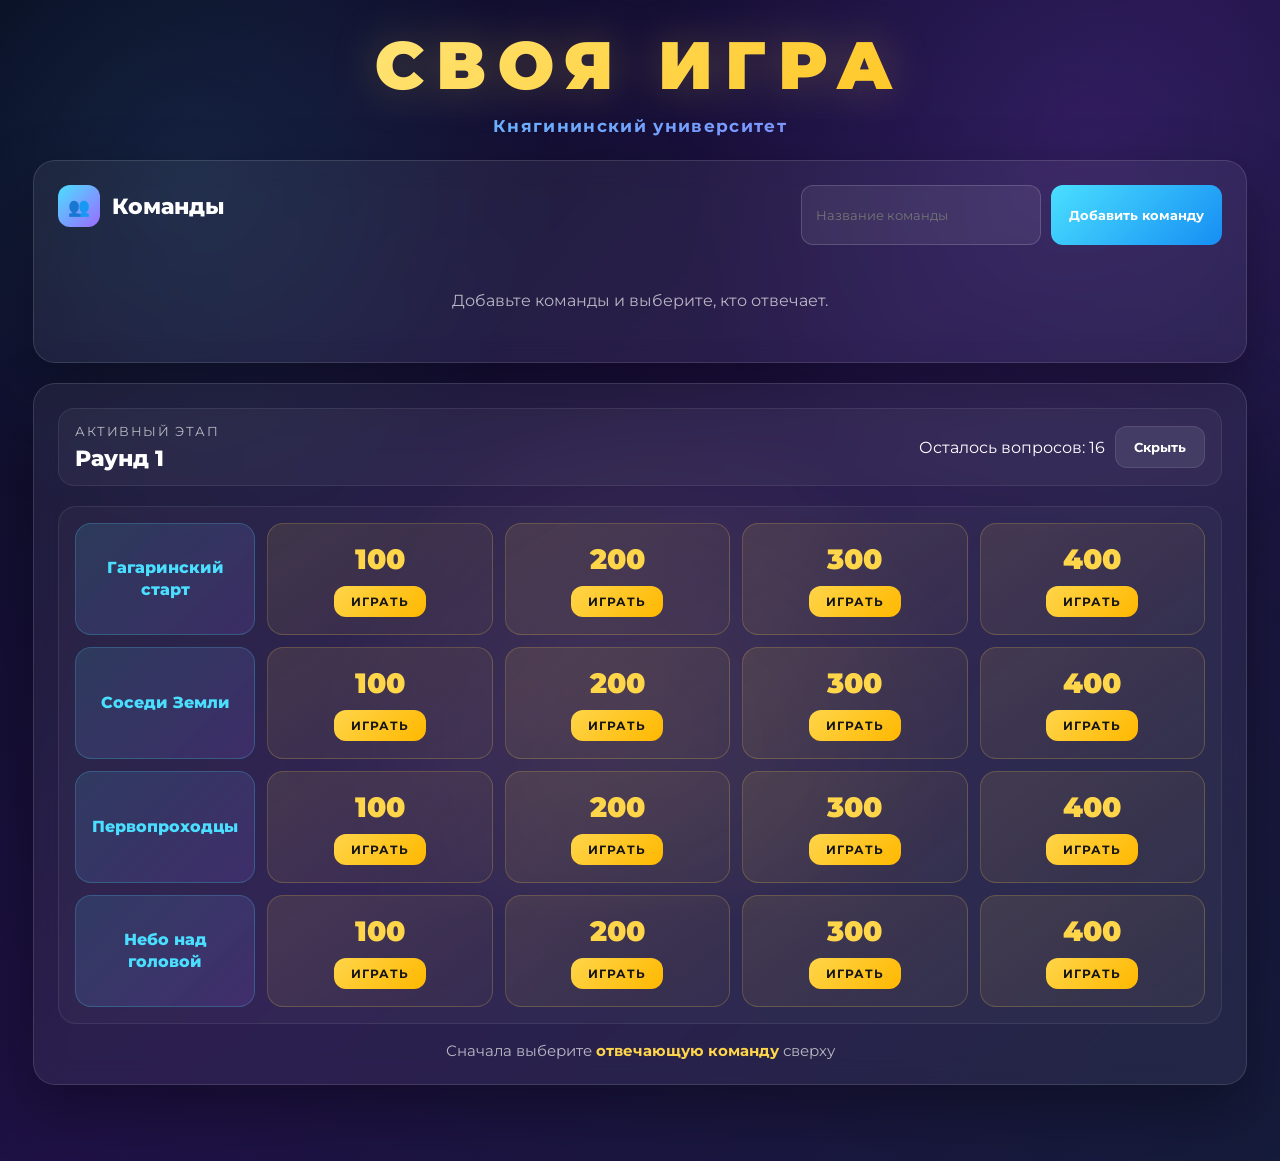
==== dev.html @ a986940e "dev-ofp v1" ====
<!DOCTYPE html>
<html lang="ru">
<head>
  <meta charset="UTF-8" />
  <meta name="viewport" content="width=device-width, initial-scale=1.0" />
  <title>Своя Игра</title>
  <link rel="preconnect" href="https://fonts.googleapis.com">
  <link rel="preconnect" href="https://fonts.gstatic.com" crossorigin>
  <link href="https://fonts.googleapis.com/css2?family=Montserrat:wght@400;600;700;800;900&display=swap" rel="stylesheet">
</head>
<body>
  <style>
    * {
      box-sizing: border-box;
      margin: 0;
      padding: 0;
    }

    :root {
      --bg-1: #090d22;
      --bg-2: #151b3a;
      --bg-3: #1f1145;
      --card: rgba(255, 255, 255, 0.06);
      --border: rgba(255, 255, 255, 0.12);
      --text: #ffffff;
      --muted: rgba(255, 255, 255, 0.68);
      --gold: #ffd54a;
      --gold-2: #ffb800;
      --cyan: #4adfff;
      --purple: #9c6bff;
      --pink: #ff5fc7;
      --green: #27d67a;
      --red: #ff5d73;
      --shadow: 0 24px 60px rgba(0, 0, 0, 0.35);
      --radius: 22px;
    }

    body {
      font-family: "Montserrat", sans-serif;
      background: linear-gradient(135deg, var(--bg-1), var(--bg-3), var(--bg-2));
      color: var(--text);
      min-height: 100vh;
      overflow-x: hidden;
    }

    .page-bg {
      position: fixed;
      inset: 0;
      pointer-events: none;
      background:
        radial-gradient(circle at 15% 20%, rgba(74, 223, 255, 0.1), transparent 28%),
        radial-gradient(circle at 85% 15%, rgba(156, 107, 255, 0.14), transparent 32%),
        radial-gradient(circle at 50% 80%, rgba(255, 213, 74, 0.08), transparent 34%);
    }

    .app {
      position: relative;
      z-index: 1;
      max-width: 1250px;
      margin: 0 auto;
      padding: 24px 18px 56px;
    }

    .hero {
      text-align: center;
      margin-bottom: 24px;
    }

    .hero__title {
      font-size: clamp(2.2rem, 7vw, 4.2rem);
      font-weight: 900;
      letter-spacing: 0.18em;
      text-transform: uppercase;
      background: linear-gradient(135deg, #fff3a5, var(--gold), var(--gold-2));
      -webkit-background-clip: text;
      -webkit-text-fill-color: transparent;
      filter: drop-shadow(0 0 22px rgba(255, 213, 74, 0.25));
    }

    .hero__uni {
      margin-top: 10px;
      font-size: 1.05rem;
      font-weight: 700;
      letter-spacing: 0.08em;
      background: linear-gradient(135deg, var(--cyan), var(--purple));
      -webkit-background-clip: text;
      -webkit-text-fill-color: transparent;
    }

    .panel {
      background: var(--card);
      border: 1px solid var(--border);
      border-radius: var(--radius);
      backdrop-filter: blur(14px);
      box-shadow: var(--shadow);
    }

    .teams-panel,
    .board-panel,
    .final-panel {
      padding: 24px;
      margin-bottom: 20px;
    }

    .section-title {
      display: flex;
      align-items: center;
      gap: 12px;
      font-size: 1.4rem;
      font-weight: 800;
      margin-bottom: 18px;
    }

    .section-title__icon {
      width: 42px;
      height: 42px;
      border-radius: 12px;
      display: inline-flex;
      align-items: center;
      justify-content: center;
      background: linear-gradient(135deg, var(--cyan), var(--purple));
      color: #fff;
      font-size: 1.1rem;
    }

    .team-topbar {
      display: flex;
      justify-content: space-between;
      gap: 14px;
      flex-wrap: wrap;
      margin-bottom: 18px;
    }

    .team-add {
      display: flex;
      gap: 10px;
      flex-wrap: wrap;
    }

    .team-add input {
      width: 240px;
      max-width: 100%;
      border: 1px solid rgba(255,255,255,0.16);
      background: rgba(255,255,255,0.07);
      color: #fff;
      border-radius: 12px;
      padding: 12px 14px;
      outline: none;
      font-family: inherit;
    }

    .team-add input:focus {
      border-color: var(--cyan);
      box-shadow: 0 0 0 4px rgba(74, 223, 255, 0.08);
    }

    .btn {
      border: none;
      cursor: pointer;
      border-radius: 12px;
      font-family: inherit;
      font-weight: 700;
      transition: 0.22s ease;
    }

    .btn:hover {
      opacity: 0.92;
    }

    .btn:disabled {
      opacity: 0.45;
      cursor: not-allowed;
    }

    .btn--main {
      background: linear-gradient(135deg, var(--cyan), #168ef3);
      color: #fff;
      padding: 12px 18px;
    }

    .btn--soft {
      background: rgba(255,255,255,0.08);
      color: #fff;
      padding: 12px 18px;
      border: 1px solid rgba(255,255,255,0.1);
    }

    .btn--gold {
      background: linear-gradient(135deg, var(--gold), var(--gold-2));
      color: #151515;
      padding: 12px 18px;
    }

    .btn--green {
      background: linear-gradient(135deg, #35e48d, #17b866);
      color: #fff;
      padding: 13px 18px;
    }

    .btn--red {
      background: linear-gradient(135deg, #ff7085, #eb435c);
      color: #fff;
      padding: 13px 18px;
    }

    .btn--purple {
      background: linear-gradient(135deg, var(--purple), var(--pink));
      color: #fff;
      padding: 13px 18px;
    }

    .teams-grid {
      display: grid;
      grid-template-columns: repeat(auto-fill, minmax(235px, 1fr));
      gap: 16px;
    }

    .team-card {
      background: linear-gradient(145deg, rgba(255,255,255,0.06), rgba(255,255,255,0.03));
      border: 1px solid rgba(255,255,255,0.1);
      border-radius: 18px;
      padding: 18px;
    }

    .team-card.active {
      border-color: rgba(255, 213, 74, 0.55);
      box-shadow: 0 0 0 2px rgba(255, 213, 74, 0.18), 0 16px 35px rgba(0,0,0,0.28);
    }

    .team-card__name {
      color: var(--cyan);
      font-size: 1.05rem;
      font-weight: 800;
      margin-bottom: 8px;
      word-break: break-word;
    }

    .team-card__score {
      font-size: 2.3rem;
      color: var(--gold);
      font-weight: 900;
      margin-bottom: 16px;
    }

    .team-card__actions {
      display: flex;
      gap: 10px;
      margin-bottom: 12px;
    }

    .team-card__actions .btn {
      flex: 1;
      min-height: 42px;
    }

    .team-card__bottom {
      display: flex;
      justify-content: space-between;
      gap: 10px;
      align-items: center;
    }

    .team-select-btn {
      flex: 1;
    }

    .team-remove-btn {
      background: transparent;
      border: none;
      color: rgba(255,255,255,0.34);
      cursor: pointer;
      font-family: inherit;
      font-size: 0.84rem;
    }

    .team-remove-btn:hover {
      color: var(--red);
    }

    .empty-state {
      color: var(--muted);
      text-align: center;
      padding: 28px 12px;
    }

    .round-status {
      display: flex;
      justify-content: space-between;
      align-items: center;
      gap: 14px;
      flex-wrap: wrap;
      margin-bottom: 20px;
      padding: 14px 16px;
      border-radius: 16px;
      background: rgba(255,255,255,0.04);
      border: 1px solid rgba(255,255,255,0.08);
    }

    .round-status__left {
      display: flex;
      flex-direction: column;
      gap: 6px;
    }

    .round-status__label {
      color: var(--muted);
      font-size: 0.82rem;
      letter-spacing: 0.12em;
      text-transform: uppercase;
    }

    .round-status__title {
      font-size: 1.35rem;
      font-weight: 800;
    }

    .round-status__right {
      display: flex;
      align-items: center;
      gap: 10px;
      flex-wrap: wrap;
    }

    .round-accordion {
      overflow: hidden;
      border-radius: 18px;
      border: 1px solid rgba(255,255,255,0.08);
      background: rgba(255,255,255,0.03);
    }

    .round-accordion__body {
      padding: 16px;
    }

    .game-board {
      display: flex;
      flex-direction: column;
      gap: 12px;
    }

    .theme-row {
      display: flex;
      gap: 12px;
      align-items: stretch;
    }

    .theme-title {
      width: 180px;
      min-width: 180px;
      min-height: 112px;
      background: linear-gradient(135deg, rgba(74,223,255,0.12), rgba(156,107,255,0.14));
      border: 1px solid rgba(74,223,255,0.22);
      border-radius: 16px;
      padding: 14px 12px;
      display: flex;
      align-items: center;
      justify-content: center;
      font-weight: 800;
      color: var(--cyan);
      text-align: center;
      line-height: 1.35;
    }

    .theme-cells {
      display: flex;
      flex: 1;
      gap: 12px;
    }

    .question-cell {
      flex: 1;
      min-height: 112px;
      background: linear-gradient(145deg, rgba(255,213,74,0.1), rgba(255,213,74,0.03));
      border: 1px solid rgba(255,213,74,0.2);
      border-radius: 16px;
      padding: 12px 10px;
      display: flex;
      flex-direction: column;
      justify-content: center;
      align-items: center;
      gap: 10px;
      text-align: center;
    }

    .question-cell--used {
      opacity: 0.32;
      pointer-events: none;
      background: rgba(255,255,255,0.03);
      border-color: rgba(255,255,255,0.05);
    }

    .question-cell__price {
      font-size: 1.75rem;
      color: var(--gold);
      font-weight: 900;
    }

    .question-cell__play {
      min-width: 92px;
      padding: 8px 12px;
      font-size: 0.78rem;
      letter-spacing: 0.08em;
      text-transform: uppercase;
    }

    .board-hint {
      margin-top: 18px;
      color: var(--muted);
      text-align: center;
      font-size: 0.92rem;
    }

    .board-hint strong {
      color: var(--gold);
    }

    .question-overlay {
      position: fixed;
      inset: 0;
      z-index: 20;
      background: rgba(5, 8, 22, 0.76);
      backdrop-filter: blur(10px);
      display: flex;
      align-items: center;
      justify-content: center;
      padding: 24px;
    }

    .question-modal {
      width: 100%;
      max-width: 860px;
      background: linear-gradient(145deg, rgba(19,25,55,0.96), rgba(10,14,34,0.98));
      border: 1px solid rgba(255,255,255,0.12);
      border-radius: 28px;
      box-shadow: 0 28px 70px rgba(0,0,0,0.45);
      padding: 34px 30px 28px;
    }

    .question-modal__top {
      text-align: center;
      margin-bottom: 24px;
    }

    .question-modal__theme {
      color: var(--cyan);
      text-transform: uppercase;
      letter-spacing: 0.18em;
      font-size: 0.85rem;
      margin-bottom: 8px;
    }

    .question-modal__price {
      color: var(--gold);
      font-size: 3rem;
      font-weight: 900;
      margin-bottom: 16px;
    }

    .question-modal__team {
      display: inline-flex;
      gap: 8px;
      align-items: center;
      padding: 8px 14px;
      background: rgba(255,255,255,0.06);
      border-radius: 999px;
      border: 1px solid rgba(255,255,255,0.09);
      font-size: 0.92rem;
      color: var(--muted);
    }

    .question-modal__team strong {
      color: #fff;
    }

    .question-modal__text {
      text-align: center;
      font-size: 1.45rem;
      line-height: 1.65;
      font-weight: 700;
      margin-bottom: 26px;
    }

    .answer-box {
      display: none;
      margin-bottom: 24px;
      text-align: center;
      background: rgba(39,214,122,0.08);
      border: 1px solid rgba(39,214,122,0.25);
      color: #baf6d3;
      border-radius: 16px;
      padding: 18px 16px;
      font-size: 1.15rem;
      font-weight: 700;
    }

    .answer-box.visible {
      display: block;
    }

    .question-actions {
      display: grid;
      grid-template-columns: repeat(2, 1fr);
      gap: 12px;
    }

    .question-actions .btn {
      min-height: 52px;
      font-size: 0.98rem;
    }

    .final-panel {
      text-align: center;
    }

    .final-title {
      font-size: 2rem;
      font-weight: 900;
      margin-bottom: 10px;
      color: var(--gold);
    }

    .final-subtitle {
      color: var(--muted);
      margin-bottom: 24px;
    }

    .leaderboard {
      max-width: 760px;
      margin: 0 auto;
      display: flex;
      flex-direction: column;
      gap: 14px;
    }

    .leaderboard-item {
      display: grid;
      grid-template-columns: 80px 1fr 140px;
      gap: 14px;
      align-items: center;
      padding: 18px;
      border-radius: 18px;
      background: linear-gradient(145deg, rgba(255,255,255,0.06), rgba(255,255,255,0.03));
      border: 1px solid rgba(255,255,255,0.08);
    }

    .leaderboard-item--1 {
      border-color: rgba(255,213,74,0.42);
      box-shadow: 0 0 0 1px rgba(255,213,74,0.18);
    }

    .leaderboard-place {
      font-size: 1.8rem;
      font-weight: 900;
      color: var(--gold);
    }

    .leaderboard-name {
      text-align: left;
      font-size: 1.08rem;
      font-weight: 800;
      color: var(--cyan);
      word-break: break-word;
    }

    .leaderboard-score {
      font-size: 1.6rem;
      font-weight: 900;
      color: #fff;
    }

    .hidden {
      display: none !important;
    }

    @media (max-width: 900px) {
      .theme-row {
        flex-direction: column;
      }

      .theme-title {
        width: 100%;
        min-width: 100%;
      }

      .theme-cells {
        flex-wrap: wrap;
      }

      .question-cell {
        min-width: calc(50% - 6px);
        flex: unset;
      }

      .question-actions {
        grid-template-columns: 1fr;
      }
    }

    @media (max-width: 640px) {
      .app {
        padding: 14px 12px 40px;
      }

      .teams-panel,
      .board-panel,
      .final-panel {
        padding: 18px;
      }

      .team-add {
        width: 100%;
      }

      .team-add input,
      .team-add .btn {
        width: 100%;
      }

      .question-modal {
        padding: 26px 18px 20px;
      }

      .question-modal__text {
        font-size: 1.15rem;
      }

      .question-modal__price {
        font-size: 2.35rem;
      }

      .leaderboard-item {
        grid-template-columns: 56px 1fr 90px;
        gap: 10px;
        padding: 14px;
      }

      .leaderboard-score {
        font-size: 1.2rem;
      }
    }
    
  </style>

  <div class="page-bg"></div>

  <main class="app">
    <header class="hero">
      <h1 class="hero__title">Своя Игра</h1>
      <p class="hero__uni">Княгининский университет</p>
    </header>

    <section id="teams-section" class="panel teams-panel"></section>
    <section id="board-section" class="panel board-panel"></section>
    <section id="question-overlay" class="question-overlay hidden"></section>
    <section id="final-section" class="panel final-panel hidden"></section>
  </main>

  <script>
    const GAME_CONFIG = {
    title: "Своя Игра",
    event: "День космонавтики",
    university: "Университет",
    rounds: [
      {
        name: "Раунд 1",
        themes: [
          {
            name: "Гагаринский старт",
            questions: [
              { price: 100, question: "Назовите точную дату (день, месяц, год) первого полета человека в космос.", answer: "12 апреля 1961 года" },
              { price: 200, question: "Как назывался космический корабль, на котором полетел Юрий Гагарин?", answer: "Восток-1" },
              { price: 300, question: "Сколько минут длился полет Юрия Гагарина?", answer: "108 минут" },
              { price: 400, question: "Как звучал позывной Юрия Гагарина во время его исторического полета?", answer: "Кедр" }
            ]
          },
          {
            name: "Соседи Земли",
            questions: [
              { price: 100, question: "Какая планета Солнечной системы самая большая?", answer: "Юпитер" },
              { price: 200, question: "Какая планета Солнечной системы самая горячая?", answer: "Венера" },
              { price: 300, question: "На какой планете находится гора Олимп — самый высокий вулкан в Солнечной системе?", answer: "Марс" },
              { price: 400, question: "Какую планету астрономы в 2006 году лишили статуса «полноценной» планеты, переведя в разряд карликовых?", answer: "Плутон" }
            ]
          },
          {
            name: "Первопроходцы",
            questions: [
              { price: 100, question: "Как назывался первый искусственный спутник Земли, запущенный в 1957 году?", answer: "Спутник-1" },
              { price: 200, question: "Кто первым из землян вышел в открытый космос?", answer: "Алексей Леонов" },
              { price: 300, question: "Как звали первую женщину-космонавта?", answer: "Валентина Терешкова" },
              { price: 400, question: "Кто был дублером Юрия Гагарина перед первым полетом?", answer: "Герман Титов" }
            ]
          },
          {
            name: "Небо над головой",
            questions: [
              { price: 100, question: "Как называется галактика, в которой мы живем?", answer: "Млечный Путь" },
              { price: 200, question: "Какое небесное тело вызывает приливы и отливы на Земле?", answer: "Луна" },
              { price: 300, question: "Как называется явление, при котором Луна полностью или частично закрывает Солнце от наблюдателя на Земле?", answer: "Солнечное затмение" },
              { price: 400, question: "Что измеряют в световых годах?", answer: "Расстояние" }
            ]
          }
        ]
      },
      {
        name: "Раунд 2",
        themes: [
          {
            name: "Биология и Люди",
            questions: [
              { price: 100, question: "Как звали собак, которые первыми совершили орбитальный полет и успешно вернулись на Землю?", answer: "Белка и Стрелка" },
              { price: 200, question: "Какое животное стало первым живым существом, выведенным на орбиту Земли (к сожалению, не вернувшимся)?", answer: "Собака Лайка" },
              { price: 300, question: "Кто произнес знаменитую фразу: «Это один маленький шаг для человека, но гигантский скачок для всего человечества»?", answer: "Нил Армстронг" },
              { price: 400, question: "Кто стал первой женщиной, вышедшей в открытый космос (СССР, 1984 год)?", answer: "Светлана Савицкая" }
            ]
          },
          {
            name: "Тайны планет",
            questions: [
              { price: 100, question: "Из чего в основном состоят кольца Сатурна?", answer: "Из льда и пыли" },
              { price: 200, question: "У какой планеты Солнечной системы на данный момент открыто больше всего спутников?", answer: "Сатурн" },
              { price: 300, question: "Какая планета вращается, «лежа на боку»?", answer: "Уран" },
              { price: 400, question: "Какая планета Солнечной системы вращается вокруг своей оси по часовой стрелке (в отличие от большинства других)?", answer: "Венера" }
            ]
          },
          {
            name: "Физика и Орбиты",
            questions: [
              { price: 100, question: "Сколько градусов в полной круговой орбите?", answer: "360 градусов" },
              { price: 200, question: "Какую геометрическую фигуру описывает орбита большинства планет?", answer: "Эллипс" },
              { price: 300, question: "Чему примерно равна первая космическая скорость для Земли?", answer: "7,9 км/с" },
              { price: 400, question: "Почему ракеты выгоднее запускать как можно ближе к экватору и в восточном направлении?", answer: "Чтобы использовать скорость вращения Земли для придания ракете дополнительного ускорения" }
            ]
          },
          {
            name: "Звезды и Дальний космос",
            questions: [
              { price: 100, question: "Какого цвета самые горячие звезды во Вселенной?", answer: "Синие / Голубые" },
              { price: 200, question: "Какая ближайшая к Земле звезда (после Солнца)?", answer: "Проксима Центавра" },
              { price: 300, question: "Как называется ближайшая к нам гигантская спиральная галактика, которая движется навстречу Млечному Пути?", answer: "Галактика Андромеды" },
              { price: 400, question: "Что является границей черной дыры, за пределы которой не может вырваться даже свет?", answer: "Горизонт событий" }
            ]
          }
        ]
      },
      {
        name: "Раунд 3",
        themes: [
          {
            name: "Творцы и Законы",
            questions: [
              { price: 100, question: "Кто был Главным конструктором советской ракетно-космической программы в годы первых космических триумфов?", answer: "Сергей Павлович Королёв" },
              { price: 200, question: "Кто является основоположником теоретической космонавтики и автором формулы, определяющей скорость ракеты?", answer: "Константин Эдуардович Циолковский" },
              { price: 300, question: "Кто открыл три закона движения планет вокруг Солнца?", answer: "Иоганн Кеплер" },
              { price: 400, question: "Согласно общей теории относительности Эйнштейна, что происходит со временем вблизи сверхмассивных объектов?", answer: "Время замедляется" }
            ]
          },
          {
            name: "Аппараты и Станции",
            questions: [
              { price: 100, question: "Как называлась первая в мире орбитальная космическая станция, запущенная СССР в 1971 году?", answer: "Салют-1" },
              { price: 200, question: "Назовите советскую станцию, которая стала первой в мире многомодульной орбитальной станцией (работала с 1986 по 2001 год).", answer: "Станция «Мир»" },
              { price: 300, question: "Какая советская автоматическая станция первой в мире сфотографировала обратную сторону Луны?", answer: "Луна-3" },
              { price: 400, question: "Какой космический аппарат стал первым искусственным объектом, покинувшим пределы Солнечной системы?", answer: "Вояджер-1" }
            ]
          },
          {
            name: "Технологии и Термины",
            questions: [
              { price: 100, question: "Как называется точка орбиты спутника Земли, наиболее близкая к центру нашей планеты?", answer: "Перигей" },
              { price: 200, question: "Как называется точка орбиты спутника Земли, наиболее удаленная от центра нашей планеты?", answer: "Апогей" },
              { price: 300, question: "Какой газ чаще всего используется в качестве окислителя в современных ракетах-носителях (жидкостных ракетных двигателях)?", answer: "Жидкий кислород" },
              { price: 400, question: "Как называется знаменитый космический телескоп, запущенный в 1990 году, который сделал тысячи снимков глубокого космоса?", answer: "Телескоп «Хаббл»" }
            ]
          },
          {
            name: "Разное и История",
            questions: [
              { price: 100, question: "Какой шоколадный батончик носит то же имя, что и планета, названная в честь древнеримского бога войны?", answer: "Mars (Марс)" },
              { price: 200, question: "Как назывался советский орбитальный корабль-ракетоплан многоразового использования, совершивший свой единственный полет в 1988 году?", answer: "Буран" },
              { price: 300, question: "Какой американский шаттл потерпел катастрофу при старте 28 января 1986 года?", answer: "Челленджер" },
              { price: 400, question: "Кто до сих пор носит статус самого молодого человека, побывавшего в космосе (на момент полета)?", answer: "Герман Титов" }
            ]
          }
        ]
      }
    ]
  };

  </script>
  <script>
    const state = {
    teams: [],
    selectedTeamId: null,
    currentRoundIndex: 0,
    roundOpen: true,
    activeQuestion: null,
    usedQuestions: new Set(),
    gameFinished: false,
    answerShown: false
  };

  const teamsSection = document.getElementById("teams-section");
  const boardSection = document.getElementById("board-section");
  const questionOverlay = document.getElementById("question-overlay");
  const finalSection = document.getElementById("final-section");

  function escapeHtml(value) {
    return String(value)
      .replaceAll("&", "&amp;")
      .replaceAll("<", "&lt;")
      .replaceAll(">", "&gt;")
      .replaceAll('"', "&quot;");
  }

  function getQuestionKey(roundIndex, themeIndex, questionIndex) {
    return `${roundIndex}-${themeIndex}-${questionIndex}`;
  }

  function isQuestionUsed(roundIndex, themeIndex, questionIndex) {
    return state.usedQuestions.has(getQuestionKey(roundIndex, themeIndex, questionIndex));
  }

  function isRoundCompleted(roundIndex) {
    const round = GAME_CONFIG.rounds[roundIndex];
    for (let themeIndex = 0; themeIndex < round.themes.length; themeIndex += 1) {
      for (let questionIndex = 0; questionIndex < round.themes[themeIndex].questions.length; questionIndex += 1) {
        if (!isQuestionUsed(roundIndex, themeIndex, questionIndex)) {
          return false;
        }
      }
    }
    return true;
  }

  function getCurrentRound() {
    return GAME_CONFIG.rounds[state.currentRoundIndex];
  }

  function getRemainingQuestionsInRound(roundIndex) {
    const round = GAME_CONFIG.rounds[roundIndex];
    let total = 0;
    round.themes.forEach((theme, themeIndex) => {
      theme.questions.forEach((_, questionIndex) => {
        if (!isQuestionUsed(roundIndex, themeIndex, questionIndex)) {
          total += 1;
        }
      });
    });
    return total;
  }

  function sortTeamsByScore() {
    return [...state.teams].sort((a, b) => b.score - a.score);
  }

  function addTeam() {
    const input = document.getElementById("team-name-input");
    if (!input) return;

    const name = input.value.trim();
    if (!name) return;

    state.teams.push({
      id: Date.now() + Math.random(),
      name,
      score: 0
    });

    if (state.selectedTeamId === null) {
      state.selectedTeamId = state.teams[0].id;
    }

    input.value = "";
    render();
  }

  function removeTeam(teamId) {
    const team = state.teams.find((item) => item.id === teamId);
    if (!team) return;

    const confirmed = window.confirm(`Удалить команду «${team.name}»?`);
    if (!confirmed) return;

    state.teams = state.teams.filter((item) => item.id !== teamId);

    if (state.selectedTeamId === teamId) {
      state.selectedTeamId = state.teams.length ? state.teams[0].id : null;
    }

    render();
  }

  function changeTeamScore(teamId, amount) {
    const team = state.teams.find((item) => item.id === teamId);
    if (!team) return;
    team.score += amount;
    renderTeams();
  }

  function selectTeam(teamId) {
    state.selectedTeamId = teamId;
    renderTeams();
    renderBoard();
  }

  function openQuestion(roundIndex, themeIndex, questionIndex) {
    if (state.gameFinished) return;
    if (state.selectedTeamId === null) {
      alert("Сначала выберите команду, которая отвечает.");
      return;
    }

    const key = getQuestionKey(roundIndex, themeIndex, questionIndex);
    if (state.usedQuestions.has(key)) return;

    const round = GAME_CONFIG.rounds[roundIndex];
    const theme = round.themes[themeIndex];
    const question = theme.questions[questionIndex];
    const team = state.teams.find((item) => item.id === state.selectedTeamId);

    state.activeQuestion = {
      roundIndex,
      themeIndex,
      questionIndex,
      question,
      themeName: theme.name,
      teamId: team ? team.id : null
    };

    state.answerShown = false;
    questionOverlay.classList.remove("hidden");
    renderQuestionModal();
  }

  function closeQuestion() {
    state.activeQuestion = null;
    state.answerShown = false;
    questionOverlay.classList.add("hidden");
    questionOverlay.innerHTML = "";
  }

  function showAnswer() {
    state.answerShown = true;
    renderQuestionModal();
  }

  function renderQuestionModal() {
    if (!state.activeQuestion) return;

    const activeTeam = state.teams.find((item) => item.id === state.activeQuestion.teamId);
    const { question, themeName } = state.activeQuestion;

    questionOverlay.innerHTML = `
      <div class="question-modal">
        <div class="question-modal__top">
          <div class="question-modal__theme">${escapeHtml(themeName)}</div>
          <div class="question-modal__price">${question.price}</div>
          <div class="question-modal__team">
            <span>Отвечает:</span>
            <strong>${activeTeam ? escapeHtml(activeTeam.name) : "Команда не выбрана"}</strong>
          </div>
        </div>

        <div class="question-modal__text">${escapeHtml(question.question)}</div>

        <div class="answer-box ${state.answerShown ? "visible" : ""}">
          ${escapeHtml(question.answer)}
        </div>

        <div class="question-actions">
          ${
            state.answerShown
              ? `
                <button class="btn btn--green" onclick="handleCorrectAnswer()">Верно</button>
                <button class="btn btn--red" onclick="handleWrongAnswer()">Неверно</button>
              `
              : `
                <button class="btn btn--purple" onclick="showAnswer()">Показать ответ</button>
                <button class="btn btn--soft" onclick="closeQuestion()">Вернуться назад</button>
              `
          }
        </div>
      </div>
    `;
  }

  function markQuestionAsUsed() {
    const { roundIndex, themeIndex, questionIndex } = state.activeQuestion;
    state.usedQuestions.add(getQuestionKey(roundIndex, themeIndex, questionIndex));
  }

  function handleCorrectAnswer() {
    if (!state.activeQuestion) return;

    const team = state.teams.find((item) => item.id === state.activeQuestion.teamId);
    if (team) {
      team.score += state.activeQuestion.question.price;
    }

    markQuestionAsUsed();
    proceedAfterAnswer();
  }

  function handleWrongAnswer() {
    if (!state.activeQuestion) return;

    const team = state.teams.find((item) => item.id === state.activeQuestion.teamId);
    if (team) {
      team.score -= state.activeQuestion.question.price;
    }

    markQuestionAsUsed();
    proceedAfterAnswer();
  }

  function proceedAfterAnswer() {
    const answeredRoundIndex = state.activeQuestion.roundIndex;
    closeQuestion();

    if (isRoundCompleted(answeredRoundIndex)) {
      if (answeredRoundIndex < GAME_CONFIG.rounds.length - 1) {
        state.currentRoundIndex = answeredRoundIndex + 1;
        state.roundOpen = true;
      } else {
        finishGame();
        return;
      }
    }

    render();
  }

  function finishGame() {
    state.gameFinished = true;
    state.roundOpen = false;
    teamsSection.classList.add("hidden");
    boardSection.classList.add("hidden");
    renderFinalLeaderboard();
    finalSection.classList.remove("hidden");
  }

  function renderTeams() {
    if (state.gameFinished) return;

    teamsSection.innerHTML = `
      <div class="team-topbar">
        <div>
          <h2 class="section-title">
            <span class="section-title__icon">👥</span>
            Команды
          </h2>
        </div>

        <div class="team-add">
          <input
            id="team-name-input"
            type="text"
            placeholder="Название команды"
            onkeydown="if(event.key === 'Enter') addTeam()"
          />
          <button class="btn btn--main" onclick="addTeam()">Добавить команду</button>
        </div>
      </div>

      ${
        state.teams.length === 0
          ? `<div class="empty-state">Добавьте команды и выберите, кто отвечает.</div>`
          : `
            <div class="teams-grid">
              ${state.teams.map((team) => `
                <div class="team-card ${state.selectedTeamId === team.id ? "active" : ""}">
                  <div class="team-card__name">${escapeHtml(team.name)}</div>
                  <div class="team-card__score">${team.score}</div>

                  <div class="team-card__actions">
                    <button class="btn btn--red" onclick="changeTeamScore(${team.id}, -100)">−100</button>
                    <button class="btn btn--green" onclick="changeTeamScore(${team.id}, 100)">+100</button>
                  </div>

                  <div class="team-card__bottom">
                    <button class="btn btn--gold team-select-btn" onclick="selectTeam(${team.id})">
                      ${state.selectedTeamId === team.id ? "Отвечает сейчас" : "Выбрать отвечающей"}
                    </button>
                    <button class="team-remove-btn" onclick="removeTeam(${team.id})">удалить</button>
                  </div>
                </div>
              `).join("")}
            </div>
          `
      }
    `;
  }

  function renderBoard() {
    if (state.gameFinished) return;

    const round = getCurrentRound();
    const remaining = getRemainingQuestionsInRound(state.currentRoundIndex);
    const selectedTeam = state.teams.find((item) => item.id === state.selectedTeamId);

    boardSection.innerHTML = `
      <div class="round-status">
        <div class="round-status__left">
          <div class="round-status__label">Активный этап</div>
          <div class="round-status__title">${escapeHtml(round.name)}</div>
        </div>
        <div class="round-status__right">
          <div class="round-status__questions">Осталось вопросов: ${remaining}</div>
          <button class="btn btn--soft" onclick="toggleCurrentRound()">
            ${state.roundOpen ? "Скрыть" : "Раскрыть"}
          </button>
        </div>
      </div>

      ${
        state.roundOpen
          ? `
            <div class="round-accordion">
              <div class="round-accordion__body">
                <div class="game-board">
                  ${round.themes.map((theme, themeIndex) => `
                    <div class="theme-row">
                      <div class="theme-title">${escapeHtml(theme.name)}</div>
                      <div class="theme-cells">
                        ${theme.questions.map((question, questionIndex) => {
                          const used = isQuestionUsed(state.currentRoundIndex, themeIndex, questionIndex);
                          return `
                            <div class="question-cell ${used ? "question-cell--used" : ""}">
                              <div class="question-cell__price">${question.price}</div>
                              <button
                                class="btn btn--gold question-cell__play"
                                ${used ? "disabled" : ""}
                                onclick="openQuestion(${state.currentRoundIndex}, ${themeIndex}, ${questionIndex})"
                              >
                                Играть
                              </button>
                            </div>
                          `;
                        }).join("")}
                      </div>
                    </div>
                  `).join("")}
                </div>
              </div>
            </div>
          `
          : ""
      }

      <div class="board-hint">
        ${
          selectedTeam
            ? `Сейчас отвечает: <strong>${escapeHtml(selectedTeam.name)}</strong>`
            : `Сначала выберите <strong>отвечающую команду</strong> сверху`
        }
      </div>
    `;
  }

  function toggleCurrentRound() {
    state.roundOpen = !state.roundOpen;
    renderBoard();
  }

  function renderFinalLeaderboard() {
    const sortedTeams = sortTeamsByScore();

    finalSection.innerHTML = `
      <div class="final-title">Игра завершена</div>
      <div class="final-subtitle">Итоговая таблица результатов</div>

      ${
        sortedTeams.length === 0
          ? `<div class="empty-state">Команды не были добавлены.</div>`
          : `
            <div class="leaderboard">
              ${sortedTeams.map((team, index) => `
                <div class="leaderboard-item ${index === 0 ? "leaderboard-item--1" : ""}">
                  <div class="leaderboard-place">${index + 1}</div>
                  <div class="leaderboard-name">${escapeHtml(team.name)}</div>
                  <div class="leaderboard-score">${team.score}</div>
                </div>
              `).join("")}
            </div>
          `
      }
    `;
  }

  function render() {
    renderTeams();
    renderBoard();
  }

  document.addEventListener("keydown", (event) => {
    if (event.key === "Escape" && !questionOverlay.classList.contains("hidden")) {
      closeQuestion();
    }
  });

  render();
  </script>
</body>
</html>
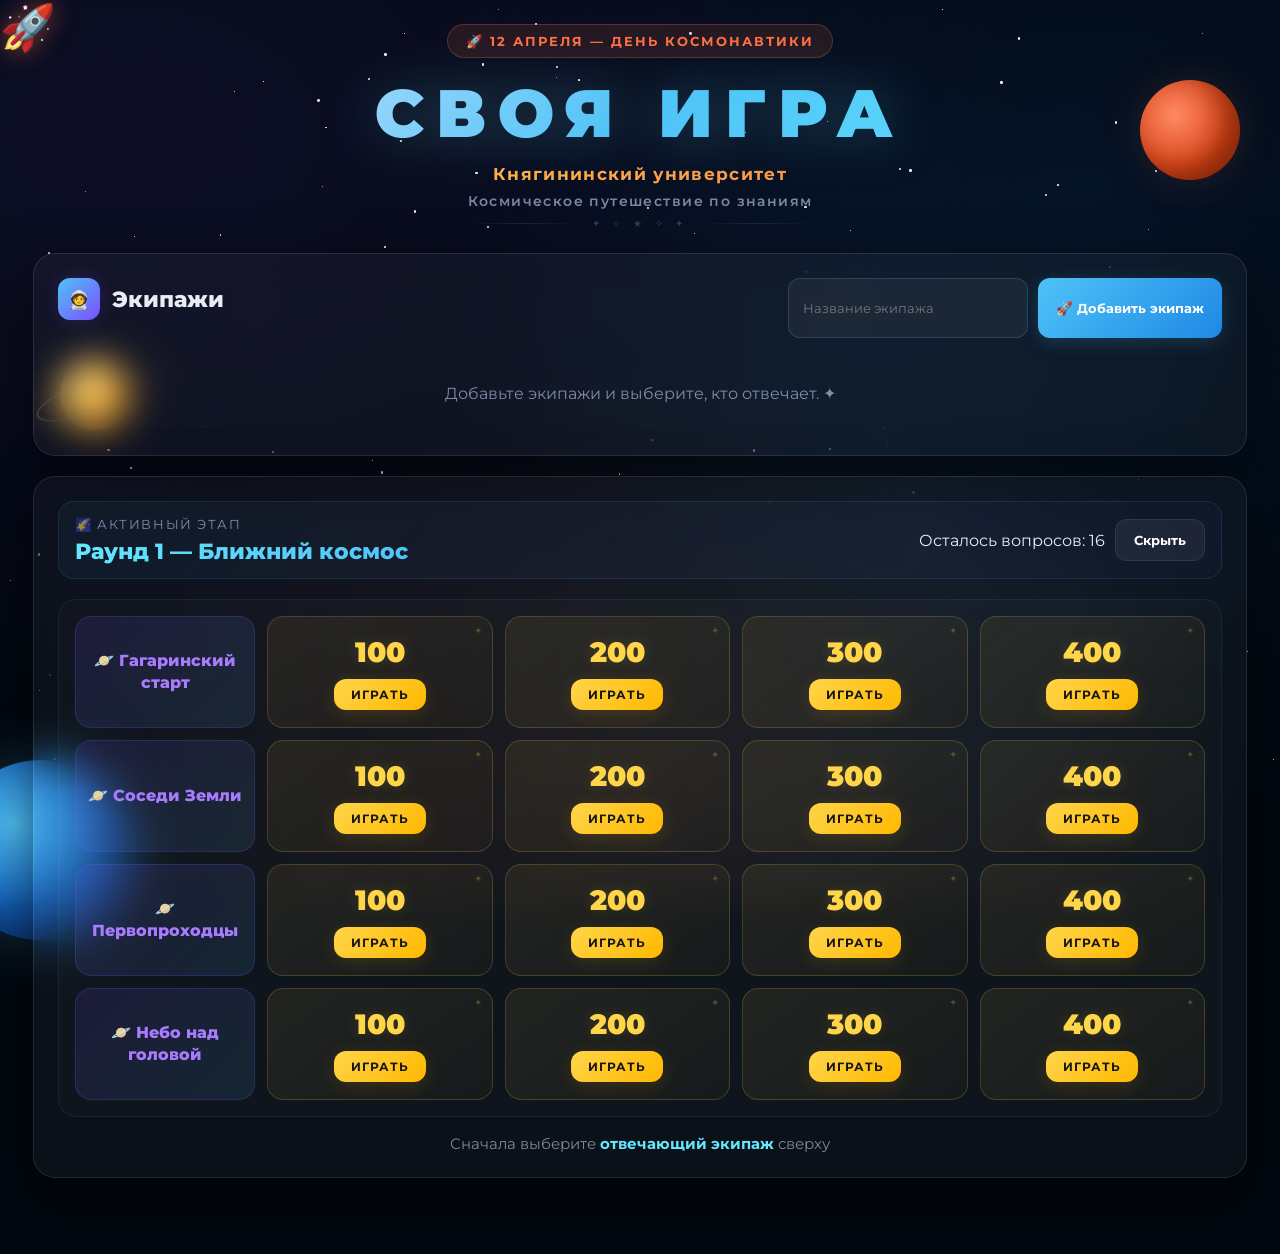
==== commit c3ae629e: "dev-ofp v2" ====
--- a/dev.html
+++ b/dev.html
@@ -3,7 +3,7 @@
 <head>
   <meta charset="UTF-8" />
   <meta name="viewport" content="width=device-width, initial-scale=1.0" />
-  <title>Своя Игра</title>
+  <title>Своя Игра — День Космонавтики 🚀</title>
   <link rel="preconnect" href="https://fonts.googleapis.com">
   <link rel="preconnect" href="https://fonts.gstatic.com" crossorigin>
   <link href="https://fonts.googleapis.com/css2?family=Montserrat:wght@400;600;700;800;900&display=swap" rel="stylesheet">
@@ -17,42 +17,206 @@
     }
 
     :root {
-      --bg-1: #090d22;
-      --bg-2: #151b3a;
-      --bg-3: #1f1145;
-      --card: rgba(255, 255, 255, 0.06);
-      --border: rgba(255, 255, 255, 0.12);
-      --text: #ffffff;
-      --muted: rgba(255, 255, 255, 0.68);
+      --bg-1: #020810;
+      --bg-2: #0a1628;
+      --bg-3: #06102a;
+      --card: rgba(255, 255, 255, 0.04);
+      --border: rgba(255, 255, 255, 0.10);
+      --text: #e8edf5;
+      --muted: rgba(200, 215, 255, 0.60);
       --gold: #ffd54a;
       --gold-2: #ffb800;
-      --cyan: #4adfff;
-      --purple: #9c6bff;
+      --cyan: #64e8ff;
+      --purple: #a97cff;
       --pink: #ff5fc7;
       --green: #27d67a;
       --red: #ff5d73;
-      --shadow: 0 24px 60px rgba(0, 0, 0, 0.35);
+      --star-blue: #4fc3f7;
+      --nebula: #7c4dff;
+      --rocket-orange: #ff7043;
+      --shadow: 0 24px 60px rgba(0, 0, 0, 0.50);
       --radius: 22px;
     }
 
     body {
       font-family: "Montserrat", sans-serif;
-      background: linear-gradient(135deg, var(--bg-1), var(--bg-3), var(--bg-2));
+      background: var(--bg-1);
       color: var(--text);
       min-height: 100vh;
       overflow-x: hidden;
     }
 
+    /* ========== STAR FIELD ========== */
+    .starfield {
+      position: fixed;
+      inset: 0;
+      pointer-events: none;
+      z-index: 0;
+      overflow: hidden;
+    }
+
+    .star {
+      position: absolute;
+      border-radius: 50%;
+      background: #fff;
+      animation: twinkle var(--dur) ease-in-out infinite alternate;
+    }
+
+    @keyframes twinkle {
+      0% { opacity: var(--min-op); transform: scale(1); }
+      100% { opacity: 1; transform: scale(1.3); }
+    }
+
+    /* ========== SHOOTING STARS ========== */
+    .shooting-star {
+      position: fixed;
+      width: 3px;
+      height: 3px;
+      background: #fff;
+      border-radius: 50%;
+      pointer-events: none;
+      z-index: 0;
+      opacity: 0;
+      animation: shoot 3s ease-in-out infinite;
+    }
+
+    .shooting-star::after {
+      content: '';
+      position: absolute;
+      top: 0;
+      right: 0;
+      width: 80px;
+      height: 1.5px;
+      background: linear-gradient(to right, rgba(255,255,255,0.8), transparent);
+      transform-origin: right center;
+      transform: translateX(100%);
+    }
+
+    .shooting-star:nth-child(1) {
+      top: 12%;
+      left: 70%;
+      animation-delay: 1s;
+    }
+
+    .shooting-star:nth-child(2) {
+      top: 35%;
+      left: 85%;
+      animation-delay: 5s;
+      animation-duration: 4s;
+    }
+
+    .shooting-star:nth-child(3) {
+      top: 60%;
+      left: 55%;
+      animation-delay: 9s;
+      animation-duration: 3.5s;
+    }
+
+    @keyframes shoot {
+      0% { opacity: 0; transform: translate(0, 0) rotate(-35deg); }
+      5% { opacity: 1; }
+      15% { opacity: 1; transform: translate(-200px, 120px) rotate(-35deg); }
+      20% { opacity: 0; transform: translate(-280px, 160px) rotate(-35deg); }
+      100% { opacity: 0; }
+    }
+
+    /* ========== NEBULA BG ========== */
     .page-bg {
       position: fixed;
       inset: 0;
       pointer-events: none;
+      z-index: 0;
       background:
-        radial-gradient(circle at 15% 20%, rgba(74, 223, 255, 0.1), transparent 28%),
-        radial-gradient(circle at 85% 15%, rgba(156, 107, 255, 0.14), transparent 32%),
-        radial-gradient(circle at 50% 80%, rgba(255, 213, 74, 0.08), transparent 34%);
-    }
-
+        radial-gradient(ellipse 900px 600px at 10% 15%, rgba(100, 60, 200, 0.12), transparent),
+        radial-gradient(ellipse 700px 500px at 85% 20%, rgba(30, 100, 220, 0.10), transparent),
+        radial-gradient(ellipse 600px 400px at 50% 85%, rgba(255, 112, 67, 0.06), transparent),
+        radial-gradient(ellipse 500px 500px at 70% 60%, rgba(76, 175, 255, 0.06), transparent);
+    }
+
+    /* ========== FLOATING PLANET ========== */
+    .planet {
+      position: fixed;
+      border-radius: 50%;
+      pointer-events: none;
+      z-index: 0;
+    }
+
+    .planet--earth {
+      width: 180px;
+      height: 180px;
+      bottom: -40px;
+      left: -50px;
+      background: radial-gradient(circle at 35% 35%, #4fc3f7, #1565c0 50%, #0d47a1 80%);
+      box-shadow: 0 0 60px rgba(79, 195, 247, 0.25), inset -30px -20px 40px rgba(0,0,0,0.35);
+      animation: float-planet 18s ease-in-out infinite;
+    }
+
+    .planet--mars {
+      width: 100px;
+      height: 100px;
+      top: 80px;
+      right: 40px;
+      background: radial-gradient(circle at 35% 35%, #ff8a65, #d84315 60%, #bf360c 85%);
+      box-shadow: 0 0 40px rgba(255, 112, 67, 0.15), inset -15px -10px 25px rgba(0,0,0,0.3);
+      animation: float-planet 22s ease-in-out infinite reverse;
+    }
+
+    .planet--saturn {
+      width: 70px;
+      height: 70px;
+      top: 40%;
+      left: 60px;
+      background: radial-gradient(circle at 35% 35%, #ffe082, #f9a825 60%, #f57f17 85%);
+      box-shadow: 0 0 30px rgba(255, 213, 74, 0.12), inset -12px -8px 18px rgba(0,0,0,0.25);
+      animation: float-planet 25s ease-in-out infinite;
+    }
+
+    /* Saturn ring */
+    .planet--saturn::after {
+      content: '';
+      position: absolute;
+      top: 50%;
+      left: 50%;
+      width: 120px;
+      height: 30px;
+      border: 2px solid rgba(255, 224, 130, 0.35);
+      border-radius: 50%;
+      transform: translate(-50%, -50%) rotate(-20deg);
+    }
+
+    @keyframes float-planet {
+      0%, 100% { transform: translateY(0); }
+      50% { transform: translateY(-18px); }
+    }
+
+    /* ========== FLOATING ROCKET EMOJI ========== */
+    .rocket-float {
+      position: fixed;
+      font-size: 2.8rem;
+      z-index: 0;
+      pointer-events: none;
+      animation: rocket-fly 30s linear infinite;
+      filter: drop-shadow(0 0 12px rgba(255, 112, 67, 0.5));
+    }
+
+    @keyframes rocket-fly {
+      0% {
+        bottom: -60px;
+        left: 10%;
+        opacity: 0;
+        transform: rotate(-45deg) scale(0.8);
+      }
+      5% { opacity: 1; }
+      90% { opacity: 1; }
+      100% {
+        bottom: 110%;
+        left: 80%;
+        opacity: 0;
+        transform: rotate(-45deg) scale(1.1);
+      }
+    }
+
+    /* ========== APP ========== */
     .app {
       position: relative;
       z-index: 1;
@@ -61,9 +225,32 @@
       padding: 24px 18px 56px;
     }
 
+    /* ========== HERO ========== */
     .hero {
       text-align: center;
       margin-bottom: 24px;
+    }
+
+    .hero__badge {
+      display: inline-flex;
+      align-items: center;
+      gap: 8px;
+      padding: 8px 18px;
+      background: rgba(255, 112, 67, 0.12);
+      border: 1px solid rgba(255, 112, 67, 0.25);
+      border-radius: 999px;
+      font-size: 0.82rem;
+      font-weight: 700;
+      letter-spacing: 0.15em;
+      text-transform: uppercase;
+      color: var(--rocket-orange);
+      margin-bottom: 14px;
+      animation: pulse-badge 3s ease-in-out infinite;
+    }
+
+    @keyframes pulse-badge {
+      0%, 100% { box-shadow: 0 0 0 0 rgba(255, 112, 67, 0.15); }
+      50% { box-shadow: 0 0 0 10px rgba(255, 112, 67, 0); }
     }
 
     .hero__title {
@@ -71,10 +258,10 @@
       font-weight: 900;
       letter-spacing: 0.18em;
       text-transform: uppercase;
-      background: linear-gradient(135deg, #fff3a5, var(--gold), var(--gold-2));
+      background: linear-gradient(135deg, #e8eaff, var(--star-blue), var(--cyan));
       -webkit-background-clip: text;
       -webkit-text-fill-color: transparent;
-      filter: drop-shadow(0 0 22px rgba(255, 213, 74, 0.25));
+      filter: drop-shadow(0 0 28px rgba(100, 232, 255, 0.30));
     }
 
     .hero__uni {
@@ -82,16 +269,25 @@
       font-size: 1.05rem;
       font-weight: 700;
       letter-spacing: 0.08em;
-      background: linear-gradient(135deg, var(--cyan), var(--purple));
+      background: linear-gradient(135deg, var(--gold), var(--rocket-orange));
       -webkit-background-clip: text;
       -webkit-text-fill-color: transparent;
     }
 
+    .hero__date {
+      margin-top: 8px;
+      font-size: 0.88rem;
+      color: var(--muted);
+      font-weight: 600;
+      letter-spacing: 0.1em;
+    }
+
+    /* ========== PANELS ========== */
     .panel {
       background: var(--card);
       border: 1px solid var(--border);
       border-radius: var(--radius);
-      backdrop-filter: blur(14px);
+      backdrop-filter: blur(18px);
       box-shadow: var(--shadow);
     }
 
@@ -118,9 +314,10 @@
       display: inline-flex;
       align-items: center;
       justify-content: center;
-      background: linear-gradient(135deg, var(--cyan), var(--purple));
+      background: linear-gradient(135deg, var(--star-blue), var(--nebula));
       color: #fff;
       font-size: 1.1rem;
+      box-shadow: 0 0 18px rgba(124, 77, 255, 0.20);
     }
 
     .team-topbar {
@@ -140,18 +337,19 @@
     .team-add input {
       width: 240px;
       max-width: 100%;
-      border: 1px solid rgba(255,255,255,0.16);
-      background: rgba(255,255,255,0.07);
+      border: 1px solid rgba(100, 232, 255, 0.16);
+      background: rgba(255,255,255,0.05);
       color: #fff;
       border-radius: 12px;
       padding: 12px 14px;
       outline: none;
       font-family: inherit;
+      transition: 0.25s;
     }
 
     .team-add input:focus {
-      border-color: var(--cyan);
-      box-shadow: 0 0 0 4px rgba(74, 223, 255, 0.08);
+      border-color: var(--star-blue);
+      box-shadow: 0 0 0 4px rgba(79, 195, 247, 0.12);
     }
 
     .btn {
@@ -165,30 +363,34 @@
 
     .btn:hover {
       opacity: 0.92;
+      transform: translateY(-1px);
     }
 
     .btn:disabled {
       opacity: 0.45;
       cursor: not-allowed;
+      transform: none;
     }
 
     .btn--main {
-      background: linear-gradient(135deg, var(--cyan), #168ef3);
+      background: linear-gradient(135deg, var(--star-blue), #1e88e5);
       color: #fff;
       padding: 12px 18px;
+      box-shadow: 0 4px 18px rgba(79, 195, 247, 0.18);
     }
 
     .btn--soft {
-      background: rgba(255,255,255,0.08);
+      background: rgba(255,255,255,0.06);
       color: #fff;
       padding: 12px 18px;
-      border: 1px solid rgba(255,255,255,0.1);
+      border: 1px solid rgba(255,255,255,0.08);
     }
 
     .btn--gold {
       background: linear-gradient(135deg, var(--gold), var(--gold-2));
       color: #151515;
       padding: 12px 18px;
+      box-shadow: 0 4px 18px rgba(255, 184, 0, 0.15);
     }
 
     .btn--green {
@@ -204,9 +406,10 @@
     }
 
     .btn--purple {
-      background: linear-gradient(135deg, var(--purple), var(--pink));
+      background: linear-gradient(135deg, var(--nebula), var(--pink));
       color: #fff;
       padding: 13px 18px;
+      box-shadow: 0 4px 18px rgba(124, 77, 255, 0.15);
     }
 
     .teams-grid {
@@ -216,15 +419,21 @@
     }
 
     .team-card {
-      background: linear-gradient(145deg, rgba(255,255,255,0.06), rgba(255,255,255,0.03));
-      border: 1px solid rgba(255,255,255,0.1);
+      background: linear-gradient(145deg, rgba(100, 232, 255, 0.04), rgba(124, 77, 255, 0.03));
+      border: 1px solid rgba(100, 232, 255, 0.10);
       border-radius: 18px;
       padding: 18px;
+      transition: 0.3s;
+    }
+
+    .team-card:hover {
+      border-color: rgba(100, 232, 255, 0.20);
     }
 
     .team-card.active {
-      border-color: rgba(255, 213, 74, 0.55);
-      box-shadow: 0 0 0 2px rgba(255, 213, 74, 0.18), 0 16px 35px rgba(0,0,0,0.28);
+      border-color: rgba(100, 232, 255, 0.50);
+      box-shadow: 0 0 0 2px rgba(100, 232, 255, 0.12), 0 16px 35px rgba(0,0,0,0.28),
+                  0 0 40px rgba(100, 232, 255, 0.06);
     }
 
     .team-card__name {
@@ -240,6 +449,7 @@
       color: var(--gold);
       font-weight: 900;
       margin-bottom: 16px;
+      text-shadow: 0 0 18px rgba(255, 213, 74, 0.20);
     }
 
     .team-card__actions {
@@ -267,10 +477,11 @@
     .team-remove-btn {
       background: transparent;
       border: none;
-      color: rgba(255,255,255,0.34);
+      color: rgba(255,255,255,0.30);
       cursor: pointer;
       font-family: inherit;
       font-size: 0.84rem;
+      transition: 0.2s;
     }
 
     .team-remove-btn:hover {
@@ -283,6 +494,7 @@
       padding: 28px 12px;
     }
 
+    /* ========== ROUND STATUS ========== */
     .round-status {
       display: flex;
       justify-content: space-between;
@@ -292,8 +504,8 @@
       margin-bottom: 20px;
       padding: 14px 16px;
       border-radius: 16px;
-      background: rgba(255,255,255,0.04);
-      border: 1px solid rgba(255,255,255,0.08);
+      background: linear-gradient(135deg, rgba(79, 195, 247, 0.05), rgba(124, 77, 255, 0.04));
+      border: 1px solid rgba(79, 195, 247, 0.12);
     }
 
     .round-status__left {
@@ -312,6 +524,9 @@
     .round-status__title {
       font-size: 1.35rem;
       font-weight: 800;
+      background: linear-gradient(135deg, var(--cyan), var(--star-blue));
+      -webkit-background-clip: text;
+      -webkit-text-fill-color: transparent;
     }
 
     .round-status__right {
@@ -324,8 +539,8 @@
     .round-accordion {
       overflow: hidden;
       border-radius: 18px;
-      border: 1px solid rgba(255,255,255,0.08);
-      background: rgba(255,255,255,0.03);
+      border: 1px solid rgba(79, 195, 247, 0.08);
+      background: rgba(255,255,255,0.02);
     }
 
     .round-accordion__body {
@@ -348,15 +563,15 @@
       width: 180px;
       min-width: 180px;
       min-height: 112px;
-      background: linear-gradient(135deg, rgba(74,223,255,0.12), rgba(156,107,255,0.14));
-      border: 1px solid rgba(74,223,255,0.22);
+      background: linear-gradient(135deg, rgba(124, 77, 255, 0.12), rgba(79, 195, 247, 0.10));
+      border: 1px solid rgba(124, 77, 255, 0.22);
       border-radius: 16px;
       padding: 14px 12px;
       display: flex;
       align-items: center;
       justify-content: center;
       font-weight: 800;
-      color: var(--cyan);
+      color: var(--purple);
       text-align: center;
       line-height: 1.35;
     }
@@ -370,8 +585,8 @@
     .question-cell {
       flex: 1;
       min-height: 112px;
-      background: linear-gradient(145deg, rgba(255,213,74,0.1), rgba(255,213,74,0.03));
-      border: 1px solid rgba(255,213,74,0.2);
+      background: linear-gradient(145deg, rgba(255,213,74,0.08), rgba(255,184,0,0.03));
+      border: 1px solid rgba(255,213,74,0.18);
       border-radius: 16px;
       padding: 12px 10px;
       display: flex;
@@ -380,19 +595,48 @@
       align-items: center;
       gap: 10px;
       text-align: center;
+      transition: 0.25s;
+      position: relative;
+      overflow: hidden;
+    }
+
+    .question-cell:hover:not(.question-cell--used) {
+      border-color: rgba(255,213,74,0.35);
+      box-shadow: 0 0 20px rgba(255, 213, 74, 0.08);
+    }
+
+    /* Subtle star sparkle on cells */
+    .question-cell::before {
+      content: '✦';
+      position: absolute;
+      top: 8px;
+      right: 10px;
+      font-size: 0.6rem;
+      color: rgba(255, 213, 74, 0.25);
+      animation: cell-sparkle 4s ease-in-out infinite;
+    }
+
+    @keyframes cell-sparkle {
+      0%, 100% { opacity: 0.2; transform: scale(1); }
+      50% { opacity: 0.6; transform: scale(1.4); }
     }
 
     .question-cell--used {
-      opacity: 0.32;
+      opacity: 0.28;
       pointer-events: none;
-      background: rgba(255,255,255,0.03);
-      border-color: rgba(255,255,255,0.05);
+      background: rgba(255,255,255,0.02);
+      border-color: rgba(255,255,255,0.04);
+    }
+
+    .question-cell--used::before {
+      display: none;
     }
 
     .question-cell__price {
       font-size: 1.75rem;
       color: var(--gold);
       font-weight: 900;
+      text-shadow: 0 0 14px rgba(255, 213, 74, 0.15);
     }
 
     .question-cell__play {
@@ -411,15 +655,16 @@
     }
 
     .board-hint strong {
-      color: var(--gold);
-    }
-
+      color: var(--cyan);
+    }
+
+    /* ========== QUESTION MODAL ========== */
     .question-overlay {
       position: fixed;
       inset: 0;
       z-index: 20;
-      background: rgba(5, 8, 22, 0.76);
-      backdrop-filter: blur(10px);
+      background: rgba(2, 8, 16, 0.82);
+      backdrop-filter: blur(14px);
       display: flex;
       align-items: center;
       justify-content: center;
@@ -429,11 +674,27 @@
     .question-modal {
       width: 100%;
       max-width: 860px;
-      background: linear-gradient(145deg, rgba(19,25,55,0.96), rgba(10,14,34,0.98));
-      border: 1px solid rgba(255,255,255,0.12);
+      background: linear-gradient(145deg, rgba(10, 22, 50, 0.97), rgba(5, 10, 30, 0.98));
+      border: 1px solid rgba(100, 232, 255, 0.12);
       border-radius: 28px;
-      box-shadow: 0 28px 70px rgba(0,0,0,0.45);
+      box-shadow: 0 28px 70px rgba(0,0,0,0.55), 0 0 60px rgba(100, 232, 255, 0.04);
       padding: 34px 30px 28px;
+      position: relative;
+      overflow: hidden;
+    }
+
+    /* Stars inside modal */
+    .question-modal::before {
+      content: '✦  ✧  ★  ✦  ✧';
+      position: absolute;
+      top: 12px;
+      left: 0;
+      right: 0;
+      text-align: center;
+      font-size: 0.6rem;
+      letter-spacing: 1.2em;
+      color: rgba(100, 232, 255, 0.15);
+      pointer-events: none;
     }
 
     .question-modal__top {
@@ -442,7 +703,7 @@
     }
 
     .question-modal__theme {
-      color: var(--cyan);
+      color: var(--purple);
       text-transform: uppercase;
       letter-spacing: 0.18em;
       font-size: 0.85rem;
@@ -454,6 +715,7 @@
       font-size: 3rem;
       font-weight: 900;
       margin-bottom: 16px;
+      text-shadow: 0 0 24px rgba(255, 213, 74, 0.20);
     }
 
     .question-modal__team {
@@ -461,15 +723,15 @@
       gap: 8px;
       align-items: center;
       padding: 8px 14px;
-      background: rgba(255,255,255,0.06);
+      background: rgba(100, 232, 255, 0.06);
       border-radius: 999px;
-      border: 1px solid rgba(255,255,255,0.09);
+      border: 1px solid rgba(100, 232, 255, 0.12);
       font-size: 0.92rem;
       color: var(--muted);
     }
 
     .question-modal__team strong {
-      color: #fff;
+      color: var(--cyan);
     }
 
     .question-modal__text {
@@ -485,7 +747,7 @@
       margin-bottom: 24px;
       text-align: center;
       background: rgba(39,214,122,0.08);
-      border: 1px solid rgba(39,214,122,0.25);
+      border: 1px solid rgba(39,214,122,0.22);
       color: #baf6d3;
       border-radius: 16px;
       padding: 18px 16px;
@@ -508,6 +770,7 @@
       font-size: 0.98rem;
     }
 
+    /* ========== FINAL ========== */
     .final-panel {
       text-align: center;
     }
@@ -516,7 +779,9 @@
       font-size: 2rem;
       font-weight: 900;
       margin-bottom: 10px;
-      color: var(--gold);
+      background: linear-gradient(135deg, var(--gold), var(--rocket-orange));
+      -webkit-background-clip: text;
+      -webkit-text-fill-color: transparent;
     }
 
     .final-subtitle {
@@ -539,13 +804,14 @@
       align-items: center;
       padding: 18px;
       border-radius: 18px;
-      background: linear-gradient(145deg, rgba(255,255,255,0.06), rgba(255,255,255,0.03));
-      border: 1px solid rgba(255,255,255,0.08);
+      background: linear-gradient(145deg, rgba(255,255,255,0.04), rgba(255,255,255,0.02));
+      border: 1px solid rgba(255,255,255,0.06);
     }
 
     .leaderboard-item--1 {
       border-color: rgba(255,213,74,0.42);
-      box-shadow: 0 0 0 1px rgba(255,213,74,0.18);
+      box-shadow: 0 0 0 1px rgba(255,213,74,0.18), 0 0 30px rgba(255, 213, 74, 0.08);
+      background: linear-gradient(145deg, rgba(255, 213, 74, 0.06), rgba(255, 184, 0, 0.03));
     }
 
     .leaderboard-place {
@@ -572,6 +838,28 @@
       display: none !important;
     }
 
+    /* ========== CONSTELLATION DIVIDER ========== */
+    .constellation-divider {
+      display: flex;
+      align-items: center;
+      justify-content: center;
+      gap: 8px;
+      margin: 8px 0;
+      color: rgba(100, 232, 255, 0.25);
+      font-size: 0.6rem;
+      letter-spacing: 0.5em;
+      user-select: none;
+    }
+
+    .constellation-divider::before,
+    .constellation-divider::after {
+      content: '';
+      flex: 1;
+      max-width: 120px;
+      height: 1px;
+      background: linear-gradient(to right, transparent, rgba(100, 232, 255, 0.12), transparent);
+    }
+
     @media (max-width: 900px) {
       .theme-row {
         flex-direction: column;
@@ -593,6 +881,10 @@
 
       .question-actions {
         grid-template-columns: 1fr;
+      }
+
+      .planet--mars {
+        display: none;
       }
     }
 
@@ -637,16 +929,44 @@
       .leaderboard-score {
         font-size: 1.2rem;
       }
-    }
-    
+
+      .planet--earth {
+        width: 120px;
+        height: 120px;
+      }
+
+      .planet--saturn {
+        display: none;
+      }
+    }
   </style>
 
+  <!-- STAR FIELD -->
+  <div class="starfield" id="starfield"></div>
+
+  <!-- SHOOTING STARS -->
+  <div class="shooting-star"></div>
+  <div class="shooting-star"></div>
+  <div class="shooting-star"></div>
+
+  <!-- NEBULA BG -->
   <div class="page-bg"></div>
+
+  <!-- FLOATING PLANETS -->
+  <div class="planet planet--earth"></div>
+  <div class="planet planet--mars"></div>
+  <div class="planet planet--saturn"></div>
+
+  <!-- FLOATING ROCKET -->
+  <div class="rocket-float" id="rocketFloat">🚀</div>
 
   <main class="app">
     <header class="hero">
+      <div class="hero__badge">🚀 12 апреля — День космонавтики</div>
       <h1 class="hero__title">Своя Игра</h1>
       <p class="hero__uni">Княгининский университет</p>
+      <p class="hero__date">Космическое путешествие по знаниям</p>
+      <div class="constellation-divider">✦ ✧ ★ ✧ ✦</div>
     </header>
 
     <section id="teams-section" class="panel teams-panel"></section>
@@ -656,550 +976,571 @@
   </main>
 
   <script>
+    // ===== GENERATE STAR FIELD =====
+    (function generateStars() {
+      const starfield = document.getElementById('starfield');
+      const count = 160;
+      for (let i = 0; i < count; i++) {
+        const star = document.createElement('div');
+        star.classList.add('star');
+        const size = Math.random() * 2.5 + 0.5;
+        star.style.width = size + 'px';
+        star.style.height = size + 'px';
+        star.style.left = Math.random() * 100 + '%';
+        star.style.top = Math.random() * 100 + '%';
+        star.style.setProperty('--dur', (Math.random() * 4 + 2) + 's');
+        star.style.setProperty('--min-op', (Math.random() * 0.3 + 0.1).toFixed(2));
+        star.style.animationDelay = (Math.random() * 5) + 's';
+        starfield.appendChild(star);
+      }
+    })();
+
     const GAME_CONFIG = {
-    title: "Своя Игра",
-    event: "День космонавтики",
-    university: "Университет",
-    rounds: [
-      {
-        name: "Раунд 1",
-        themes: [
-          {
-            name: "Гагаринский старт",
-            questions: [
-              { price: 100, question: "Назовите точную дату (день, месяц, год) первого полета человека в космос.", answer: "12 апреля 1961 года" },
-              { price: 200, question: "Как назывался космический корабль, на котором полетел Юрий Гагарин?", answer: "Восток-1" },
-              { price: 300, question: "Сколько минут длился полет Юрия Гагарина?", answer: "108 минут" },
-              { price: 400, question: "Как звучал позывной Юрия Гагарина во время его исторического полета?", answer: "Кедр" }
-            ]
-          },
-          {
-            name: "Соседи Земли",
-            questions: [
-              { price: 100, question: "Какая планета Солнечной системы самая большая?", answer: "Юпитер" },
-              { price: 200, question: "Какая планета Солнечной системы самая горячая?", answer: "Венера" },
-              { price: 300, question: "На какой планете находится гора Олимп — самый высокий вулкан в Солнечной системе?", answer: "Марс" },
-              { price: 400, question: "Какую планету астрономы в 2006 году лишили статуса «полноценной» планеты, переведя в разряд карликовых?", answer: "Плутон" }
-            ]
-          },
-          {
-            name: "Первопроходцы",
-            questions: [
-              { price: 100, question: "Как назывался первый искусственный спутник Земли, запущенный в 1957 году?", answer: "Спутник-1" },
-              { price: 200, question: "Кто первым из землян вышел в открытый космос?", answer: "Алексей Леонов" },
-              { price: 300, question: "Как звали первую женщину-космонавта?", answer: "Валентина Терешкова" },
-              { price: 400, question: "Кто был дублером Юрия Гагарина перед первым полетом?", answer: "Герман Титов" }
-            ]
-          },
-          {
-            name: "Небо над головой",
-            questions: [
-              { price: 100, question: "Как называется галактика, в которой мы живем?", answer: "Млечный Путь" },
-              { price: 200, question: "Какое небесное тело вызывает приливы и отливы на Земле?", answer: "Луна" },
-              { price: 300, question: "Как называется явление, при котором Луна полностью или частично закрывает Солнце от наблюдателя на Земле?", answer: "Солнечное затмение" },
-              { price: 400, question: "Что измеряют в световых годах?", answer: "Расстояние" }
-            ]
-          }
-        ]
-      },
-      {
-        name: "Раунд 2",
-        themes: [
-          {
-            name: "Биология и Люди",
-            questions: [
-              { price: 100, question: "Как звали собак, которые первыми совершили орбитальный полет и успешно вернулись на Землю?", answer: "Белка и Стрелка" },
-              { price: 200, question: "Какое животное стало первым живым существом, выведенным на орбиту Земли (к сожалению, не вернувшимся)?", answer: "Собака Лайка" },
-              { price: 300, question: "Кто произнес знаменитую фразу: «Это один маленький шаг для человека, но гигантский скачок для всего человечества»?", answer: "Нил Армстронг" },
-              { price: 400, question: "Кто стал первой женщиной, вышедшей в открытый космос (СССР, 1984 год)?", answer: "Светлана Савицкая" }
-            ]
-          },
-          {
-            name: "Тайны планет",
-            questions: [
-              { price: 100, question: "Из чего в основном состоят кольца Сатурна?", answer: "Из льда и пыли" },
-              { price: 200, question: "У какой планеты Солнечной системы на данный момент открыто больше всего спутников?", answer: "Сатурн" },
-              { price: 300, question: "Какая планета вращается, «лежа на боку»?", answer: "Уран" },
-              { price: 400, question: "Какая планета Солнечной системы вращается вокруг своей оси по часовой стрелке (в отличие от большинства других)?", answer: "Венера" }
-            ]
-          },
-          {
-            name: "Физика и Орбиты",
-            questions: [
-              { price: 100, question: "Сколько градусов в полной круговой орбите?", answer: "360 градусов" },
-              { price: 200, question: "Какую геометрическую фигуру описывает орбита большинства планет?", answer: "Эллипс" },
-              { price: 300, question: "Чему примерно равна первая космическая скорость для Земли?", answer: "7,9 км/с" },
-              { price: 400, question: "Почему ракеты выгоднее запускать как можно ближе к экватору и в восточном направлении?", answer: "Чтобы использовать скорость вращения Земли для придания ракете дополнительного ускорения" }
-            ]
-          },
-          {
-            name: "Звезды и Дальний космос",
-            questions: [
-              { price: 100, question: "Какого цвета самые горячие звезды во Вселенной?", answer: "Синие / Голубые" },
-              { price: 200, question: "Какая ближайшая к Земле звезда (после Солнца)?", answer: "Проксима Центавра" },
-              { price: 300, question: "Как называется ближайшая к нам гигантская спиральная галактика, которая движется навстречу Млечному Пути?", answer: "Галактика Андромеды" },
-              { price: 400, question: "Что является границей черной дыры, за пределы которой не может вырваться даже свет?", answer: "Горизонт событий" }
-            ]
-          }
-        ]
-      },
-      {
-        name: "Раунд 3",
-        themes: [
-          {
-            name: "Творцы и Законы",
-            questions: [
-              { price: 100, question: "Кто был Главным конструктором советской ракетно-космической программы в годы первых космических триумфов?", answer: "Сергей Павлович Королёв" },
-              { price: 200, question: "Кто является основоположником теоретической космонавтики и автором формулы, определяющей скорость ракеты?", answer: "Константин Эдуардович Циолковский" },
-              { price: 300, question: "Кто открыл три закона движения планет вокруг Солнца?", answer: "Иоганн Кеплер" },
-              { price: 400, question: "Согласно общей теории относительности Эйнштейна, что происходит со временем вблизи сверхмассивных объектов?", answer: "Время замедляется" }
-            ]
-          },
-          {
-            name: "Аппараты и Станции",
-            questions: [
-              { price: 100, question: "Как называлась первая в мире орбитальная космическая станция, запущенная СССР в 1971 году?", answer: "Салют-1" },
-              { price: 200, question: "Назовите советскую станцию, которая стала первой в мире многомодульной орбитальной станцией (работала с 1986 по 2001 год).", answer: "Станция «Мир»" },
-              { price: 300, question: "Какая советская автоматическая станция первой в мире сфотографировала обратную сторону Луны?", answer: "Луна-3" },
-              { price: 400, question: "Какой космический аппарат стал первым искусственным объектом, покинувшим пределы Солнечной системы?", answer: "Вояджер-1" }
-            ]
-          },
-          {
-            name: "Технологии и Термины",
-            questions: [
-              { price: 100, question: "Как называется точка орбиты спутника Земли, наиболее близкая к центру нашей планеты?", answer: "Перигей" },
-              { price: 200, question: "Как называется точка орбиты спутника Земли, наиболее удаленная от центра нашей планеты?", answer: "Апогей" },
-              { price: 300, question: "Какой газ чаще всего используется в качестве окислителя в современных ракетах-носителях (жидкостных ракетных двигателях)?", answer: "Жидкий кислород" },
-              { price: 400, question: "Как называется знаменитый космический телескоп, запущенный в 1990 году, который сделал тысячи снимков глубокого космоса?", answer: "Телескоп «Хаббл»" }
-            ]
-          },
-          {
-            name: "Разное и История",
-            questions: [
-              { price: 100, question: "Какой шоколадный батончик носит то же имя, что и планета, названная в честь древнеримского бога войны?", answer: "Mars (Марс)" },
-              { price: 200, question: "Как назывался советский орбитальный корабль-ракетоплан многоразового использования, совершивший свой единственный полет в 1988 году?", answer: "Буран" },
-              { price: 300, question: "Какой американский шаттл потерпел катастрофу при старте 28 января 1986 года?", answer: "Челленджер" },
-              { price: 400, question: "Кто до сих пор носит статус самого молодого человека, побывавшего в космосе (на момент полета)?", answer: "Герман Титов" }
-            ]
-          }
-        ]
-      }
-    ]
-  };
-
+      title: "Своя Игра",
+      event: "День космонавтики",
+      university: "Университет",
+      rounds: [
+        {
+          name: "Раунд 1 — Ближний космос",
+          themes: [
+            {
+              name: "Гагаринский старт",
+              questions: [
+                { price: 100, question: "Назовите точную дату (день, месяц, год) первого полета человека в космос.", answer: "12 апреля 1961 года" },
+                { price: 200, question: "Как назывался космический корабль, на котором полетел Юрий Гагарин?", answer: "Восток-1" },
+                { price: 300, question: "Сколько минут длился полет Юрия Гагарина?", answer: "108 минут" },
+                { price: 400, question: "Как звучал позывной Юрия Гагарина во время его исторического полета?", answer: "Кедр" }
+              ]
+            },
+            {
+              name: "Соседи Земли",
+              questions: [
+                { price: 100, question: "Какая планета Солнечной системы самая большая?", answer: "Юпитер" },
+                { price: 200, question: "Какая планета Солнечной системы самая горячая?", answer: "Венера" },
+                { price: 300, question: "На какой планете находится гора Олимп — самый высокий вулкан в Солнечной системе?", answer: "Марс" },
+                { price: 400, question: "Какую планету астрономы в 2006 году лишили статуса «полноценной» планеты, переведя в разряд карликовых?", answer: "Плутон" }
+              ]
+            },
+            {
+              name: "Первопроходцы",
+              questions: [
+                { price: 100, question: "Как назывался первый искусственный спутник Земли, запущенный в 1957 году?", answer: "Спутник-1" },
+                { price: 200, question: "Кто первым из землян вышел в открытый космос?", answer: "Алексей Леонов" },
+                { price: 300, question: "Как звали первую женщину-космонавта?", answer: "Валентина Терешкова" },
+                { price: 400, question: "Кто был дублером Юрия Гагарина перед первым полетом?", answer: "Герман Титов" }
+              ]
+            },
+            {
+              name: "Небо над головой",
+              questions: [
+                { price: 100, question: "Как называется галактика, в которой мы живем?", answer: "Млечный Путь" },
+                { price: 200, question: "Какое небесное тело вызывает приливы и отливы на Земле?", answer: "Луна" },
+                { price: 300, question: "Как называется явление, при котором Луна полностью или частично закрывает Солнце от наблюдателя на Земле?", answer: "Солнечное затмение" },
+                { price: 400, question: "Что измеряют в световых годах?", answer: "Расстояние" }
+              ]
+            }
+          ]
+        },
+        {
+          name: "Раунд 2 — Открытый космос",
+          themes: [
+            {
+              name: "Биология и Люди",
+              questions: [
+                { price: 100, question: "Как звали собак, которые первыми совершили орбитальный полет и успешно вернулись на Землю?", answer: "Белка и Стрелка" },
+                { price: 200, question: "Какое животное стало первым живым существом, выведенным на орбиту Земли (к сожалению, не вернувшимся)?", answer: "Собака Лайка" },
+                { price: 300, question: "Кто произнес знаменитую фразу: «Это один маленький шаг для человека, но гигантский скачок для всего человечества»?", answer: "Нил Армстронг" },
+                { price: 400, question: "Кто стал первой женщиной, вышедшей в открытый космос (СССР, 1984 год)?", answer: "Светлана Савицкая" }
+              ]
+            },
+            {
+              name: "Тайны планет",
+              questions: [
+                { price: 100, question: "Из чего в основном состоят кольца Сатурна?", answer: "Из льда и пыли" },
+                { price: 200, question: "У какой планеты Солнечной системы на данный момент открыто больше всего спутников?", answer: "Сатурн" },
+                { price: 300, question: "Какая планета вращается, «лежа на боку»?", answer: "Уран" },
+                { price: 400, question: "Какая планета Солнечной системы вращается вокруг своей оси по часовой стрелке (в отличие от большинства других)?", answer: "Венера" }
+              ]
+            },
+            {
+              name: "Физика и Орбиты",
+              questions: [
+                { price: 100, question: "Сколько градусов в полной круговой орбите?", answer: "360 градусов" },
+                { price: 200, question: "Какую геометрическую фигуру описывает орбита большинства планет?", answer: "Эллипс" },
+                { price: 300, question: "Чему примерно равна первая космическая скорость для Земли?", answer: "7,9 км/с" },
+                { price: 400, question: "Почему ракеты выгоднее запускать как можно ближе к экватору и в восточном направлении?", answer: "Чтобы использовать скорость вращения Земли для придания ракете дополнительного ускорения" }
+              ]
+            },
+            {
+              name: "Звезды и Дальний космос",
+              questions: [
+                { price: 100, question: "Какого цвета самые горячие звезды во Вселенной?", answer: "Синие / Голубые" },
+                { price: 200, question: "Какая ближайшая к Земле звезда (после Солнца)?", answer: "Проксима Центавра" },
+                { price: 300, question: "Как называется ближайшая к нам гигантская спиральная галактика, которая движется навстречу Млечному Пути?", answer: "Галактика Андромеды" },
+                { price: 400, question: "Что является границей черной дыры, за пределы которой не может вырваться даже свет?", answer: "Горизонт событий" }
+              ]
+            }
+          ]
+        },
+        {
+          name: "Раунд 3 — Дальний космос",
+          themes: [
+            {
+              name: "Творцы и Законы",
+              questions: [
+                { price: 100, question: "Кто был Главным конструктором советской ракетно-космической программы в годы первых космических триумфов?", answer: "Сергей Павлович Королёв" },
+                { price: 200, question: "Кто является основоположником теоретической космонавтики и автором формулы, определяющей скорость ракеты?", answer: "Константин Эдуардович Циолковский" },
+                { price: 300, question: "Кто открыл три закона движения планет вокруг Солнца?", answer: "Иоганн Кеплер" },
+                { price: 400, question: "Согласно общей теории относительности Эйнштейна, что происходит со временем вблизи сверхмассивных объектов?", answer: "Время замедляется" }
+              ]
+            },
+            {
+              name: "Аппараты и Станции",
+              questions: [
+                { price: 100, question: "Как называлась первая в мире орбитальная космическая станция, запущенная СССР в 1971 году?", answer: "Салют-1" },
+                { price: 200, question: "Назовите советскую станцию, которая стала первой в мире многомодульной орбитальной станцией (работала с 1986 по 2001 год).", answer: "Станция «Мир»" },
+                { price: 300, question: "Какая советская автоматическая станция первой в мире сфотографировала обратную сторону Луны?", answer: "Луна-3" },
+                { price: 400, question: "Какой космический аппарат стал первым искусственным объектом, покинувшим пределы Солнечной системы?", answer: "Вояджер-1" }
+              ]
+            },
+            {
+              name: "Технологии и Термины",
+              questions: [
+                { price: 100, question: "Как называется точка орбиты спутника Земли, наиболее близкая к центру нашей планеты?", answer: "Перигей" },
+                { price: 200, question: "Как называется точка орбиты спутника Земли, наиболее удаленная от центра нашей планеты?", answer: "Апогей" },
+                { price: 300, question: "Какой газ чаще всего используется в качестве окислителя в современных ракетах-носителях (жидкостных ракетных двигателях)?", answer: "Жидкий кислород" },
+                { price: 400, question: "Как называется знаменитый космический телескоп, запущенный в 1990 году, который сделал тысячи снимков глубокого космоса?", answer: "Телескоп «Хаббл»" }
+              ]
+            },
+            {
+              name: "Разное и История",
+              questions: [
+                { price: 100, question: "Какой шоколадный батончик носит то же имя, что и планета, названная в честь древнеримского бога войны?", answer: "Mars (Марс)" },
+                { price: 200, question: "Как назывался советский орбитальный корабль-ракетоплан многоразового использования, совершивший свой единственный полет в 1988 году?", answer: "Буран" },
+                { price: 300, question: "Какой американский шаттл потерпел катастрофу при старте 28 января 1986 года?", answer: "Челленджер" },
+                { price: 400, question: "Кто до сих пор носит статус самого молодого человека, побывавшего в космосе (на момент полета)?", answer: "Герман Титов" }
+              ]
+            }
+          ]
+        }
+      ]
+    };
   </script>
+
   <script>
     const state = {
-    teams: [],
-    selectedTeamId: null,
-    currentRoundIndex: 0,
-    roundOpen: true,
-    activeQuestion: null,
-    usedQuestions: new Set(),
-    gameFinished: false,
-    answerShown: false
-  };
-
-  const teamsSection = document.getElementById("teams-section");
-  const boardSection = document.getElementById("board-section");
-  const questionOverlay = document.getElementById("question-overlay");
-  const finalSection = document.getElementById("final-section");
-
-  function escapeHtml(value) {
-    return String(value)
-      .replaceAll("&", "&amp;")
-      .replaceAll("<", "&lt;")
-      .replaceAll(">", "&gt;")
-      .replaceAll('"', "&quot;");
-  }
-
-  function getQuestionKey(roundIndex, themeIndex, questionIndex) {
-    return `${roundIndex}-${themeIndex}-${questionIndex}`;
-  }
-
-  function isQuestionUsed(roundIndex, themeIndex, questionIndex) {
-    return state.usedQuestions.has(getQuestionKey(roundIndex, themeIndex, questionIndex));
-  }
-
-  function isRoundCompleted(roundIndex) {
-    const round = GAME_CONFIG.rounds[roundIndex];
-    for (let themeIndex = 0; themeIndex < round.themes.length; themeIndex += 1) {
-      for (let questionIndex = 0; questionIndex < round.themes[themeIndex].questions.length; questionIndex += 1) {
-        if (!isQuestionUsed(roundIndex, themeIndex, questionIndex)) {
-          return false;
+      teams: [],
+      selectedTeamId: null,
+      currentRoundIndex: 0,
+      roundOpen: true,
+      activeQuestion: null,
+      usedQuestions: new Set(),
+      gameFinished: false,
+      answerShown: false
+    };
+
+    const teamsSection = document.getElementById("teams-section");
+    const boardSection = document.getElementById("board-section");
+    const questionOverlay = document.getElementById("question-overlay");
+    const finalSection = document.getElementById("final-section");
+
+    function escapeHtml(value) {
+      return String(value)
+        .replaceAll("&", "&amp;")
+        .replaceAll("<", "&lt;")
+        .replaceAll(">", "&gt;")
+        .replaceAll('"', "&quot;");
+    }
+
+    function getQuestionKey(roundIndex, themeIndex, questionIndex) {
+      return `${roundIndex}-${themeIndex}-${questionIndex}`;
+    }
+
+    function isQuestionUsed(roundIndex, themeIndex, questionIndex) {
+      return state.usedQuestions.has(getQuestionKey(roundIndex, themeIndex, questionIndex));
+    }
+
+    function isRoundCompleted(roundIndex) {
+      const round = GAME_CONFIG.rounds[roundIndex];
+      for (let themeIndex = 0; themeIndex < round.themes.length; themeIndex += 1) {
+        for (let questionIndex = 0; questionIndex < round.themes[themeIndex].questions.length; questionIndex += 1) {
+          if (!isQuestionUsed(roundIndex, themeIndex, questionIndex)) {
+            return false;
+          }
         }
       }
-    }
-    return true;
-  }
-
-  function getCurrentRound() {
-    return GAME_CONFIG.rounds[state.currentRoundIndex];
-  }
-
-  function getRemainingQuestionsInRound(roundIndex) {
-    const round = GAME_CONFIG.rounds[roundIndex];
-    let total = 0;
-    round.themes.forEach((theme, themeIndex) => {
-      theme.questions.forEach((_, questionIndex) => {
-        if (!isQuestionUsed(roundIndex, themeIndex, questionIndex)) {
-          total += 1;
-        }
+      return true;
+    }
+
+    function getCurrentRound() {
+      return GAME_CONFIG.rounds[state.currentRoundIndex];
+    }
+
+    function getRemainingQuestionsInRound(roundIndex) {
+      const round = GAME_CONFIG.rounds[roundIndex];
+      let total = 0;
+      round.themes.forEach((theme, themeIndex) => {
+        theme.questions.forEach((_, questionIndex) => {
+          if (!isQuestionUsed(roundIndex, themeIndex, questionIndex)) {
+            total += 1;
+          }
+        });
       });
-    });
-    return total;
-  }
-
-  function sortTeamsByScore() {
-    return [...state.teams].sort((a, b) => b.score - a.score);
-  }
-
-  function addTeam() {
-    const input = document.getElementById("team-name-input");
-    if (!input) return;
-
-    const name = input.value.trim();
-    if (!name) return;
-
-    state.teams.push({
-      id: Date.now() + Math.random(),
-      name,
-      score: 0
-    });
-
-    if (state.selectedTeamId === null) {
-      state.selectedTeamId = state.teams[0].id;
-    }
-
-    input.value = "";
-    render();
-  }
-
-  function removeTeam(teamId) {
-    const team = state.teams.find((item) => item.id === teamId);
-    if (!team) return;
-
-    const confirmed = window.confirm(`Удалить команду «${team.name}»?`);
-    if (!confirmed) return;
-
-    state.teams = state.teams.filter((item) => item.id !== teamId);
-
-    if (state.selectedTeamId === teamId) {
-      state.selectedTeamId = state.teams.length ? state.teams[0].id : null;
-    }
-
-    render();
-  }
-
-  function changeTeamScore(teamId, amount) {
-    const team = state.teams.find((item) => item.id === teamId);
-    if (!team) return;
-    team.score += amount;
-    renderTeams();
-  }
-
-  function selectTeam(teamId) {
-    state.selectedTeamId = teamId;
-    renderTeams();
-    renderBoard();
-  }
-
-  function openQuestion(roundIndex, themeIndex, questionIndex) {
-    if (state.gameFinished) return;
-    if (state.selectedTeamId === null) {
-      alert("Сначала выберите команду, которая отвечает.");
-      return;
-    }
-
-    const key = getQuestionKey(roundIndex, themeIndex, questionIndex);
-    if (state.usedQuestions.has(key)) return;
-
-    const round = GAME_CONFIG.rounds[roundIndex];
-    const theme = round.themes[themeIndex];
-    const question = theme.questions[questionIndex];
-    const team = state.teams.find((item) => item.id === state.selectedTeamId);
-
-    state.activeQuestion = {
-      roundIndex,
-      themeIndex,
-      questionIndex,
-      question,
-      themeName: theme.name,
-      teamId: team ? team.id : null
-    };
-
-    state.answerShown = false;
-    questionOverlay.classList.remove("hidden");
-    renderQuestionModal();
-  }
-
-  function closeQuestion() {
-    state.activeQuestion = null;
-    state.answerShown = false;
-    questionOverlay.classList.add("hidden");
-    questionOverlay.innerHTML = "";
-  }
-
-  function showAnswer() {
-    state.answerShown = true;
-    renderQuestionModal();
-  }
-
-  function renderQuestionModal() {
-    if (!state.activeQuestion) return;
-
-    const activeTeam = state.teams.find((item) => item.id === state.activeQuestion.teamId);
-    const { question, themeName } = state.activeQuestion;
-
-    questionOverlay.innerHTML = `
-      <div class="question-modal">
-        <div class="question-modal__top">
-          <div class="question-modal__theme">${escapeHtml(themeName)}</div>
-          <div class="question-modal__price">${question.price}</div>
-          <div class="question-modal__team">
-            <span>Отвечает:</span>
-            <strong>${activeTeam ? escapeHtml(activeTeam.name) : "Команда не выбрана"}</strong>
+      return total;
+    }
+
+    function sortTeamsByScore() {
+      return [...state.teams].sort((a, b) => b.score - a.score);
+    }
+
+    function addTeam() {
+      const input = document.getElementById("team-name-input");
+      if (!input) return;
+
+      const name = input.value.trim();
+      if (!name) return;
+
+      state.teams.push({
+        id: Date.now() + Math.random(),
+        name,
+        score: 0
+      });
+
+      if (state.selectedTeamId === null) {
+        state.selectedTeamId = state.teams[0].id;
+      }
+
+      input.value = "";
+      render();
+    }
+
+    function removeTeam(teamId) {
+      const team = state.teams.find((item) => item.id === teamId);
+      if (!team) return;
+
+      const confirmed = window.confirm(`Удалить команду «${team.name}»?`);
+      if (!confirmed) return;
+
+      state.teams = state.teams.filter((item) => item.id !== teamId);
+
+      if (state.selectedTeamId === teamId) {
+        state.selectedTeamId = state.teams.length ? state.teams[0].id : null;
+      }
+
+      render();
+    }
+
+    function changeTeamScore(teamId, amount) {
+      const team = state.teams.find((item) => item.id === teamId);
+      if (!team) return;
+      team.score += amount;
+      renderTeams();
+    }
+
+    function selectTeam(teamId) {
+      state.selectedTeamId = teamId;
+      renderTeams();
+      renderBoard();
+    }
+
+    function openQuestion(roundIndex, themeIndex, questionIndex) {
+      if (state.gameFinished) return;
+      if (state.selectedTeamId === null) {
+        alert("Сначала выберите команду, которая отвечает.");
+        return;
+      }
+
+      const key = getQuestionKey(roundIndex, themeIndex, questionIndex);
+      if (state.usedQuestions.has(key)) return;
+
+      const round = GAME_CONFIG.rounds[roundIndex];
+      const theme = round.themes[themeIndex];
+      const question = theme.questions[questionIndex];
+      const team = state.teams.find((item) => item.id === state.selectedTeamId);
+
+      state.activeQuestion = {
+        roundIndex,
+        themeIndex,
+        questionIndex,
+        question,
+        themeName: theme.name,
+        teamId: team ? team.id : null
+      };
+
+      state.answerShown = false;
+      questionOverlay.classList.remove("hidden");
+      renderQuestionModal();
+    }
+
+    function closeQuestion() {
+      state.activeQuestion = null;
+      state.answerShown = false;
+      questionOverlay.classList.add("hidden");
+      questionOverlay.innerHTML = "";
+    }
+
+    function showAnswer() {
+      state.answerShown = true;
+      renderQuestionModal();
+    }
+
+    function renderQuestionModal() {
+      if (!state.activeQuestion) return;
+
+      const activeTeam = state.teams.find((item) => item.id === state.activeQuestion.teamId);
+      const { question, themeName } = state.activeQuestion;
+
+      questionOverlay.innerHTML = `
+        <div class="question-modal">
+          <div class="question-modal__top">
+            <div class="question-modal__theme">🌌 ${escapeHtml(themeName)}</div>
+            <div class="question-modal__price">${question.price}</div>
+            <div class="question-modal__team">
+              <span>🧑‍🚀 Отвечает:</span>
+              <strong>${activeTeam ? escapeHtml(activeTeam.name) : "Команда не выбрана"}</strong>
+            </div>
+          </div>
+
+          <div class="question-modal__text">${escapeHtml(question.question)}</div>
+
+          <div class="answer-box ${state.answerShown ? "visible" : ""}">
+            ✅ ${escapeHtml(question.answer)}
+          </div>
+
+          <div class="question-actions">
+            ${
+              state.answerShown
+                ? `
+                  <button class="btn btn--green" onclick="handleCorrectAnswer()">✓ Верно</button>
+                  <button class="btn btn--red" onclick="handleWrongAnswer()">✗ Неверно</button>
+                `
+                : `
+                  <button class="btn btn--purple" onclick="showAnswer()">🔭 Показать ответ</button>
+                  <button class="btn btn--soft" onclick="closeQuestion()">← Вернуться назад</button>
+                `
+            }
           </div>
         </div>
-
-        <div class="question-modal__text">${escapeHtml(question.question)}</div>
-
-        <div class="answer-box ${state.answerShown ? "visible" : ""}">
-          ${escapeHtml(question.answer)}
+      `;
+    }
+
+    function markQuestionAsUsed() {
+      const { roundIndex, themeIndex, questionIndex } = state.activeQuestion;
+      state.usedQuestions.add(getQuestionKey(roundIndex, themeIndex, questionIndex));
+    }
+
+    function handleCorrectAnswer() {
+      if (!state.activeQuestion) return;
+
+      const team = state.teams.find((item) => item.id === state.activeQuestion.teamId);
+      if (team) {
+        team.score += state.activeQuestion.question.price;
+      }
+
+      markQuestionAsUsed();
+      proceedAfterAnswer();
+    }
+
+    function handleWrongAnswer() {
+      if (!state.activeQuestion) return;
+
+      const team = state.teams.find((item) => item.id === state.activeQuestion.teamId);
+      if (team) {
+        team.score -= state.activeQuestion.question.price;
+      }
+
+      markQuestionAsUsed();
+      proceedAfterAnswer();
+    }
+
+    function proceedAfterAnswer() {
+      const answeredRoundIndex = state.activeQuestion.roundIndex;
+      closeQuestion();
+
+      if (isRoundCompleted(answeredRoundIndex)) {
+        if (answeredRoundIndex < GAME_CONFIG.rounds.length - 1) {
+          state.currentRoundIndex = answeredRoundIndex + 1;
+          state.roundOpen = true;
+        } else {
+          finishGame();
+          return;
+        }
+      }
+
+      render();
+    }
+
+    function finishGame() {
+      state.gameFinished = true;
+      state.roundOpen = false;
+      teamsSection.classList.add("hidden");
+      boardSection.classList.add("hidden");
+      renderFinalLeaderboard();
+      finalSection.classList.remove("hidden");
+    }
+
+    function renderTeams() {
+      if (state.gameFinished) return;
+
+      teamsSection.innerHTML = `
+        <div class="team-topbar">
+          <div>
+            <h2 class="section-title">
+              <span class="section-title__icon">🧑‍🚀</span>
+              Экипажи
+            </h2>
+          </div>
+
+          <div class="team-add">
+            <input
+              id="team-name-input"
+              type="text"
+              placeholder="Название экипажа"
+              onkeydown="if(event.key === 'Enter') addTeam()"
+            />
+            <button class="btn btn--main" onclick="addTeam()">🚀 Добавить экипаж</button>
+          </div>
         </div>
 
-        <div class="question-actions">
+        ${
+          state.teams.length === 0
+            ? `<div class="empty-state">Добавьте экипажи и выберите, кто отвечает. ✦</div>`
+            : `
+              <div class="teams-grid">
+                ${state.teams.map((team) => `
+                  <div class="team-card ${state.selectedTeamId === team.id ? "active" : ""}">
+                    <div class="team-card__name">🛸 ${escapeHtml(team.name)}</div>
+                    <div class="team-card__score">${team.score}</div>
+
+                    <div class="team-card__actions">
+                      <button class="btn btn--red" onclick="changeTeamScore(${team.id}, -100)">−100</button>
+                      <button class="btn btn--green" onclick="changeTeamScore(${team.id}, 100)">+100</button>
+                    </div>
+
+                    <div class="team-card__bottom">
+                      <button class="btn btn--gold team-select-btn" onclick="selectTeam(${team.id})">
+                        ${state.selectedTeamId === team.id ? "⭐ Отвечает сейчас" : "Выбрать"}
+                      </button>
+                      <button class="team-remove-btn" onclick="removeTeam(${team.id})">удалить</button>
+                    </div>
+                  </div>
+                `).join("")}
+              </div>
+            `
+        }
+      `;
+    }
+
+    function renderBoard() {
+      if (state.gameFinished) return;
+
+      const round = getCurrentRound();
+      const remaining = getRemainingQuestionsInRound(state.currentRoundIndex);
+      const selectedTeam = state.teams.find((item) => item.id === state.selectedTeamId);
+
+      boardSection.innerHTML = `
+        <div class="round-status">
+          <div class="round-status__left">
+            <div class="round-status__label">🌠 Активный этап</div>
+            <div class="round-status__title">${escapeHtml(round.name)}</div>
+          </div>
+          <div class="round-status__right">
+            <div class="round-status__questions">Осталось вопросов: ${remaining}</div>
+            <button class="btn btn--soft" onclick="toggleCurrentRound()">
+              ${state.roundOpen ? "Скрыть" : "Раскрыть"}
+            </button>
+          </div>
+        </div>
+
+        ${
+          state.roundOpen
+            ? `
+              <div class="round-accordion">
+                <div class="round-accordion__body">
+                  <div class="game-board">
+                    ${round.themes.map((theme, themeIndex) => `
+                      <div class="theme-row">
+                        <div class="theme-title">🪐 ${escapeHtml(theme.name)}</div>
+                        <div class="theme-cells">
+                          ${theme.questions.map((question, questionIndex) => {
+                            const used = isQuestionUsed(state.currentRoundIndex, themeIndex, questionIndex);
+                            return `
+                              <div class="question-cell ${used ? "question-cell--used" : ""}">
+                                <div class="question-cell__price">${question.price}</div>
+                                <button
+                                  class="btn btn--gold question-cell__play"
+                                  ${used ? "disabled" : ""}
+                                  onclick="openQuestion(${state.currentRoundIndex}, ${themeIndex}, ${questionIndex})"
+                                >
+                                  Играть
+                                </button>
+                              </div>
+                            `;
+                          }).join("")}
+                        </div>
+                      </div>
+                    `).join("")}
+                  </div>
+                </div>
+              </div>
+            `
+            : ""
+        }
+
+        <div class="board-hint">
           ${
-            state.answerShown
-              ? `
-                <button class="btn btn--green" onclick="handleCorrectAnswer()">Верно</button>
-                <button class="btn btn--red" onclick="handleWrongAnswer()">Неверно</button>
-              `
-              : `
-                <button class="btn btn--purple" onclick="showAnswer()">Показать ответ</button>
-                <button class="btn btn--soft" onclick="closeQuestion()">Вернуться назад</button>
-              `
+            selectedTeam
+              ? `🧑‍🚀 Сейчас отвечает: <strong>${escapeHtml(selectedTeam.name)}</strong>`
+              : `Сначала выберите <strong>отвечающий экипаж</strong> сверху`
           }
         </div>
-      </div>
-    `;
-  }
-
-  function markQuestionAsUsed() {
-    const { roundIndex, themeIndex, questionIndex } = state.activeQuestion;
-    state.usedQuestions.add(getQuestionKey(roundIndex, themeIndex, questionIndex));
-  }
-
-  function handleCorrectAnswer() {
-    if (!state.activeQuestion) return;
-
-    const team = state.teams.find((item) => item.id === state.activeQuestion.teamId);
-    if (team) {
-      team.score += state.activeQuestion.question.price;
-    }
-
-    markQuestionAsUsed();
-    proceedAfterAnswer();
-  }
-
-  function handleWrongAnswer() {
-    if (!state.activeQuestion) return;
-
-    const team = state.teams.find((item) => item.id === state.activeQuestion.teamId);
-    if (team) {
-      team.score -= state.activeQuestion.question.price;
-    }
-
-    markQuestionAsUsed();
-    proceedAfterAnswer();
-  }
-
-  function proceedAfterAnswer() {
-    const answeredRoundIndex = state.activeQuestion.roundIndex;
-    closeQuestion();
-
-    if (isRoundCompleted(answeredRoundIndex)) {
-      if (answeredRoundIndex < GAME_CONFIG.rounds.length - 1) {
-        state.currentRoundIndex = answeredRoundIndex + 1;
-        state.roundOpen = true;
-      } else {
-        finishGame();
-        return;
-      }
-    }
+      `;
+    }
+
+    function toggleCurrentRound() {
+      state.roundOpen = !state.roundOpen;
+      renderBoard();
+    }
+
+    function renderFinalLeaderboard() {
+      const sortedTeams = sortTeamsByScore();
+      const medals = ['🥇', '🥈', '🥉'];
+
+      finalSection.innerHTML = `
+        <div style="font-size: 3rem; margin-bottom: 10px;">🏆</div>
+        <div class="final-title">Миссия завершена!</div>
+        <div class="final-subtitle">Итоговая таблица результатов космической экспедиции</div>
+
+        ${
+          sortedTeams.length === 0
+            ? `<div class="empty-state">Экипажи не были добавлены.</div>`
+            : `
+              <div class="leaderboard">
+                ${sortedTeams.map((team, index) => `
+                  <div class="leaderboard-item ${index === 0 ? "leaderboard-item--1" : ""}">
+                    <div class="leaderboard-place">${medals[index] || (index + 1)}</div>
+                    <div class="leaderboard-name">${escapeHtml(team.name)}</div>
+                    <div class="leaderboard-score">${team.score}</div>
+                  </div>
+                `).join("")}
+              </div>
+            `
+        }
+      `;
+    }
+
+    function render() {
+      renderTeams();
+      renderBoard();
+    }
+
+    document.addEventListener("keydown", (event) => {
+      if (event.key === "Escape" && !questionOverlay.classList.contains("hidden")) {
+        closeQuestion();
+      }
+    });
 
     render();
-  }
-
-  function finishGame() {
-    state.gameFinished = true;
-    state.roundOpen = false;
-    teamsSection.classList.add("hidden");
-    boardSection.classList.add("hidden");
-    renderFinalLeaderboard();
-    finalSection.classList.remove("hidden");
-  }
-
-  function renderTeams() {
-    if (state.gameFinished) return;
-
-    teamsSection.innerHTML = `
-      <div class="team-topbar">
-        <div>
-          <h2 class="section-title">
-            <span class="section-title__icon">👥</span>
-            Команды
-          </h2>
-        </div>
-
-        <div class="team-add">
-          <input
-            id="team-name-input"
-            type="text"
-            placeholder="Название команды"
-            onkeydown="if(event.key === 'Enter') addTeam()"
-          />
-          <button class="btn btn--main" onclick="addTeam()">Добавить команду</button>
-        </div>
-      </div>
-
-      ${
-        state.teams.length === 0
-          ? `<div class="empty-state">Добавьте команды и выберите, кто отвечает.</div>`
-          : `
-            <div class="teams-grid">
-              ${state.teams.map((team) => `
-                <div class="team-card ${state.selectedTeamId === team.id ? "active" : ""}">
-                  <div class="team-card__name">${escapeHtml(team.name)}</div>
-                  <div class="team-card__score">${team.score}</div>
-
-                  <div class="team-card__actions">
-                    <button class="btn btn--red" onclick="changeTeamScore(${team.id}, -100)">−100</button>
-                    <button class="btn btn--green" onclick="changeTeamScore(${team.id}, 100)">+100</button>
-                  </div>
-
-                  <div class="team-card__bottom">
-                    <button class="btn btn--gold team-select-btn" onclick="selectTeam(${team.id})">
-                      ${state.selectedTeamId === team.id ? "Отвечает сейчас" : "Выбрать отвечающей"}
-                    </button>
-                    <button class="team-remove-btn" onclick="removeTeam(${team.id})">удалить</button>
-                  </div>
-                </div>
-              `).join("")}
-            </div>
-          `
-      }
-    `;
-  }
-
-  function renderBoard() {
-    if (state.gameFinished) return;
-
-    const round = getCurrentRound();
-    const remaining = getRemainingQuestionsInRound(state.currentRoundIndex);
-    const selectedTeam = state.teams.find((item) => item.id === state.selectedTeamId);
-
-    boardSection.innerHTML = `
-      <div class="round-status">
-        <div class="round-status__left">
-          <div class="round-status__label">Активный этап</div>
-          <div class="round-status__title">${escapeHtml(round.name)}</div>
-        </div>
-        <div class="round-status__right">
-          <div class="round-status__questions">Осталось вопросов: ${remaining}</div>
-          <button class="btn btn--soft" onclick="toggleCurrentRound()">
-            ${state.roundOpen ? "Скрыть" : "Раскрыть"}
-          </button>
-        </div>
-      </div>
-
-      ${
-        state.roundOpen
-          ? `
-            <div class="round-accordion">
-              <div class="round-accordion__body">
-                <div class="game-board">
-                  ${round.themes.map((theme, themeIndex) => `
-                    <div class="theme-row">
-                      <div class="theme-title">${escapeHtml(theme.name)}</div>
-                      <div class="theme-cells">
-                        ${theme.questions.map((question, questionIndex) => {
-                          const used = isQuestionUsed(state.currentRoundIndex, themeIndex, questionIndex);
-                          return `
-                            <div class="question-cell ${used ? "question-cell--used" : ""}">
-                              <div class="question-cell__price">${question.price}</div>
-                              <button
-                                class="btn btn--gold question-cell__play"
-                                ${used ? "disabled" : ""}
-                                onclick="openQuestion(${state.currentRoundIndex}, ${themeIndex}, ${questionIndex})"
-                              >
-                                Играть
-                              </button>
-                            </div>
-                          `;
-                        }).join("")}
-                      </div>
-                    </div>
-                  `).join("")}
-                </div>
-              </div>
-            </div>
-          `
-          : ""
-      }
-
-      <div class="board-hint">
-        ${
-          selectedTeam
-            ? `Сейчас отвечает: <strong>${escapeHtml(selectedTeam.name)}</strong>`
-            : `Сначала выберите <strong>отвечающую команду</strong> сверху`
-        }
-      </div>
-    `;
-  }
-
-  function toggleCurrentRound() {
-    state.roundOpen = !state.roundOpen;
-    renderBoard();
-  }
-
-  function renderFinalLeaderboard() {
-    const sortedTeams = sortTeamsByScore();
-
-    finalSection.innerHTML = `
-      <div class="final-title">Игра завершена</div>
-      <div class="final-subtitle">Итоговая таблица результатов</div>
-
-      ${
-        sortedTeams.length === 0
-          ? `<div class="empty-state">Команды не были добавлены.</div>`
-          : `
-            <div class="leaderboard">
-              ${sortedTeams.map((team, index) => `
-                <div class="leaderboard-item ${index === 0 ? "leaderboard-item--1" : ""}">
-                  <div class="leaderboard-place">${index + 1}</div>
-                  <div class="leaderboard-name">${escapeHtml(team.name)}</div>
-                  <div class="leaderboard-score">${team.score}</div>
-                </div>
-              `).join("")}
-            </div>
-          `
-      }
-    `;
-  }
-
-  function render() {
-    renderTeams();
-    renderBoard();
-  }
-
-  document.addEventListener("keydown", (event) => {
-    if (event.key === "Escape" && !questionOverlay.classList.contains("hidden")) {
-      closeQuestion();
-    }
-  });
-
-  render();
   </script>
 </body>
 </html>
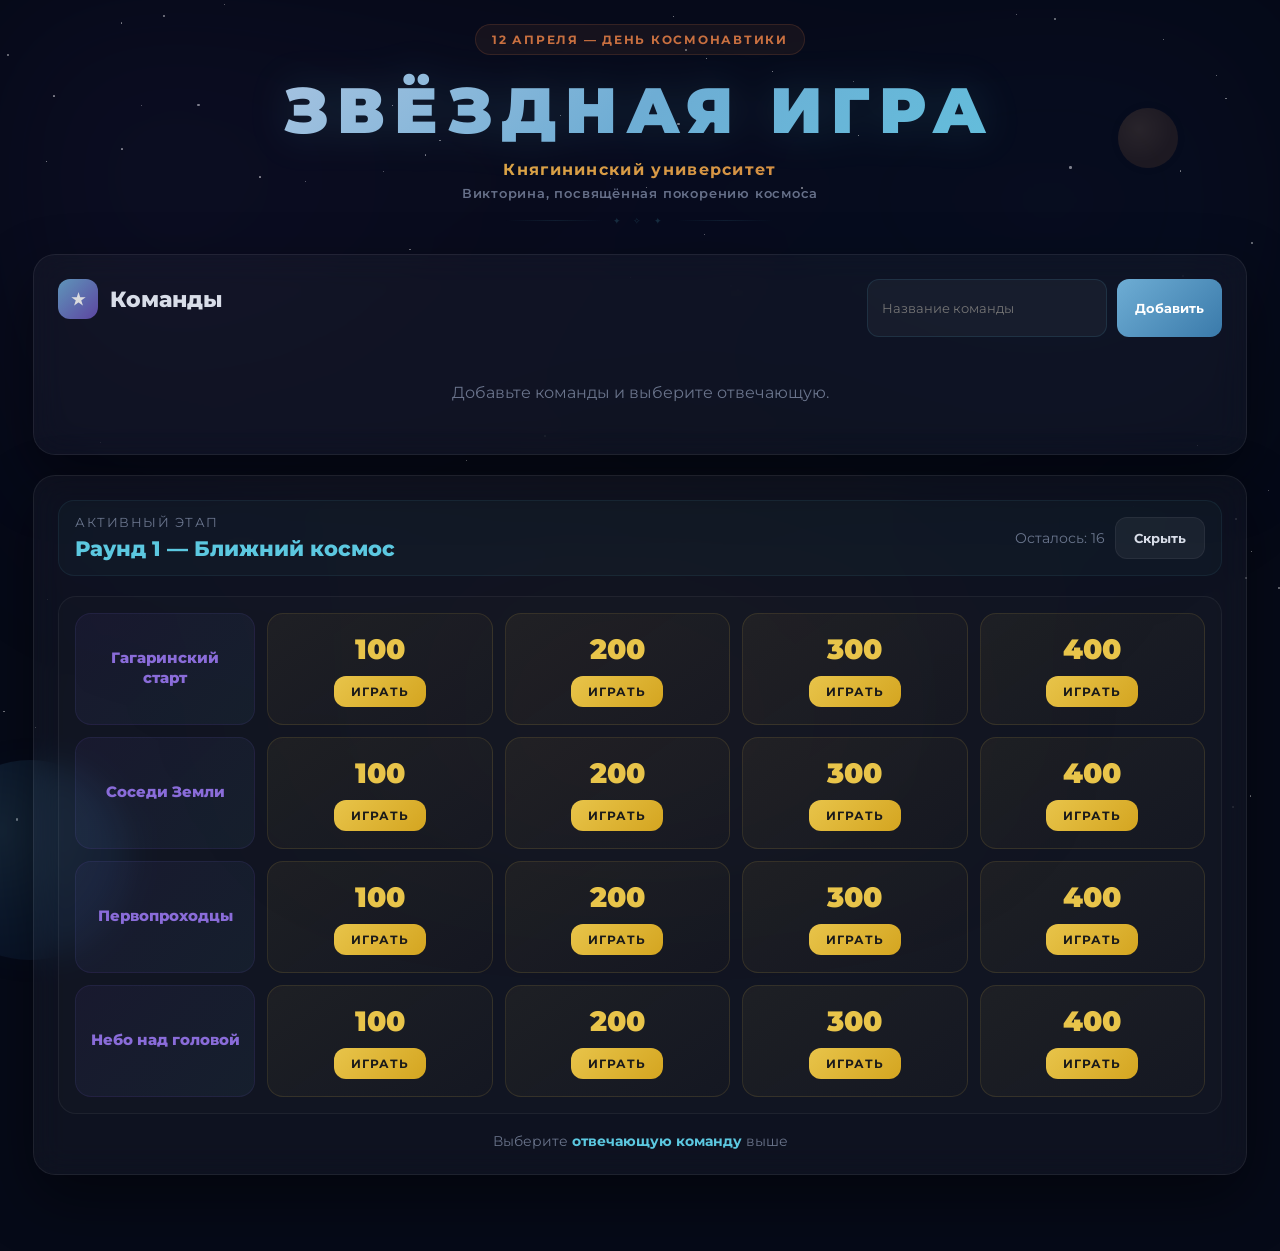
==== commit 71343b46: "dev-ofp v2.1" ====
--- a/dev.html
+++ b/dev.html
@@ -3,7 +3,7 @@
 <head>
   <meta charset="UTF-8" />
   <meta name="viewport" content="width=device-width, initial-scale=1.0" />
-  <title>Своя Игра — День Космонавтики 🚀</title>
+  <title>Звёздная Игра — День Космонавтики</title>
   <link rel="preconnect" href="https://fonts.googleapis.com">
   <link rel="preconnect" href="https://fonts.gstatic.com" crossorigin>
   <link href="https://fonts.googleapis.com/css2?family=Montserrat:wght@400;600;700;800;900&display=swap" rel="stylesheet">
@@ -17,24 +17,24 @@
     }
 
     :root {
-      --bg-1: #020810;
-      --bg-2: #0a1628;
-      --bg-3: #06102a;
-      --card: rgba(255, 255, 255, 0.04);
-      --border: rgba(255, 255, 255, 0.10);
-      --text: #e8edf5;
-      --muted: rgba(200, 215, 255, 0.60);
-      --gold: #ffd54a;
-      --gold-2: #ffb800;
-      --cyan: #64e8ff;
-      --purple: #a97cff;
-      --pink: #ff5fc7;
+      --bg-1: #060a18;
+      --bg-2: #0c1428;
+      --bg-3: #08102a;
+      --card: rgba(255, 255, 255, 0.035);
+      --border: rgba(255, 255, 255, 0.07);
+      --text: #d8dde8;
+      --muted: rgba(180, 195, 225, 0.55);
+      --gold: #e8c44a;
+      --gold-2: #d4a520;
+      --cyan: #5cc8e0;
+      --purple: #8a6cd9;
+      --pink: #d45aa8;
       --green: #27d67a;
-      --red: #ff5d73;
-      --star-blue: #4fc3f7;
-      --nebula: #7c4dff;
-      --rocket-orange: #ff7043;
-      --shadow: 0 24px 60px rgba(0, 0, 0, 0.50);
+      --red: #e85568;
+      --star-blue: #6eadd4;
+      --nebula: #6a50b8;
+      --rocket-orange: #c87040;
+      --shadow: 0 24px 60px rgba(0, 0, 0, 0.45);
       --radius: 22px;
     }
 
@@ -53,6 +53,7 @@
       pointer-events: none;
       z-index: 0;
       overflow: hidden;
+      opacity: 0.5;
     }
 
     .star {
@@ -64,20 +65,20 @@
 
     @keyframes twinkle {
       0% { opacity: var(--min-op); transform: scale(1); }
-      100% { opacity: 1; transform: scale(1.3); }
+      100% { opacity: 0.7; transform: scale(1.15); }
     }
 
     /* ========== SHOOTING STARS ========== */
     .shooting-star {
       position: fixed;
-      width: 3px;
-      height: 3px;
-      background: #fff;
+      width: 2px;
+      height: 2px;
+      background: rgba(255,255,255,0.6);
       border-radius: 50%;
       pointer-events: none;
       z-index: 0;
       opacity: 0;
-      animation: shoot 3s ease-in-out infinite;
+      animation: shoot 4s ease-in-out infinite;
     }
 
     .shooting-star::after {
@@ -85,135 +86,80 @@
       position: absolute;
       top: 0;
       right: 0;
-      width: 80px;
-      height: 1.5px;
-      background: linear-gradient(to right, rgba(255,255,255,0.8), transparent);
+      width: 60px;
+      height: 1px;
+      background: linear-gradient(to right, rgba(255,255,255,0.5), transparent);
       transform-origin: right center;
       transform: translateX(100%);
     }
 
     .shooting-star:nth-child(1) {
-      top: 12%;
-      left: 70%;
-      animation-delay: 1s;
+      top: 15%;
+      left: 65%;
+      animation-delay: 2s;
     }
 
     .shooting-star:nth-child(2) {
-      top: 35%;
-      left: 85%;
-      animation-delay: 5s;
-      animation-duration: 4s;
-    }
-
-    .shooting-star:nth-child(3) {
-      top: 60%;
-      left: 55%;
-      animation-delay: 9s;
-      animation-duration: 3.5s;
+      top: 40%;
+      left: 80%;
+      animation-delay: 8s;
+      animation-duration: 5s;
     }
 
     @keyframes shoot {
       0% { opacity: 0; transform: translate(0, 0) rotate(-35deg); }
-      5% { opacity: 1; }
-      15% { opacity: 1; transform: translate(-200px, 120px) rotate(-35deg); }
-      20% { opacity: 0; transform: translate(-280px, 160px) rotate(-35deg); }
+      5% { opacity: 0.8; }
+      12% { opacity: 0.8; transform: translate(-180px, 100px) rotate(-35deg); }
+      18% { opacity: 0; transform: translate(-240px, 140px) rotate(-35deg); }
       100% { opacity: 0; }
     }
 
-    /* ========== NEBULA BG ========== */
+    /* ========== NEBULA BG — very soft ========== */
     .page-bg {
       position: fixed;
       inset: 0;
       pointer-events: none;
       z-index: 0;
+      opacity: 0.35;
+      filter: blur(80px);
       background:
-        radial-gradient(ellipse 900px 600px at 10% 15%, rgba(100, 60, 200, 0.12), transparent),
-        radial-gradient(ellipse 700px 500px at 85% 20%, rgba(30, 100, 220, 0.10), transparent),
-        radial-gradient(ellipse 600px 400px at 50% 85%, rgba(255, 112, 67, 0.06), transparent),
-        radial-gradient(ellipse 500px 500px at 70% 60%, rgba(76, 175, 255, 0.06), transparent);
-    }
-
-    /* ========== FLOATING PLANET ========== */
+        radial-gradient(ellipse 700px 500px at 12% 18%, rgba(90, 60, 160, 0.25), transparent),
+        radial-gradient(ellipse 600px 400px at 82% 22%, rgba(40, 80, 180, 0.18), transparent),
+        radial-gradient(ellipse 500px 350px at 50% 80%, rgba(180, 120, 50, 0.12), transparent);
+    }
+
+    /* ========== FLOATING PLANET — subtle ========== */
     .planet {
       position: fixed;
       border-radius: 50%;
       pointer-events: none;
       z-index: 0;
+      opacity: 0.18;
     }
 
     .planet--earth {
-      width: 180px;
-      height: 180px;
-      bottom: -40px;
-      left: -50px;
-      background: radial-gradient(circle at 35% 35%, #4fc3f7, #1565c0 50%, #0d47a1 80%);
-      box-shadow: 0 0 60px rgba(79, 195, 247, 0.25), inset -30px -20px 40px rgba(0,0,0,0.35);
-      animation: float-planet 18s ease-in-out infinite;
-    }
-
-    .planet--mars {
-      width: 100px;
-      height: 100px;
-      top: 80px;
-      right: 40px;
-      background: radial-gradient(circle at 35% 35%, #ff8a65, #d84315 60%, #bf360c 85%);
-      box-shadow: 0 0 40px rgba(255, 112, 67, 0.15), inset -15px -10px 25px rgba(0,0,0,0.3);
-      animation: float-planet 22s ease-in-out infinite reverse;
-    }
-
-    .planet--saturn {
-      width: 70px;
-      height: 70px;
-      top: 40%;
-      left: 60px;
-      background: radial-gradient(circle at 35% 35%, #ffe082, #f9a825 60%, #f57f17 85%);
-      box-shadow: 0 0 30px rgba(255, 213, 74, 0.12), inset -12px -8px 18px rgba(0,0,0,0.25);
-      animation: float-planet 25s ease-in-out infinite;
-    }
-
-    /* Saturn ring */
-    .planet--saturn::after {
-      content: '';
-      position: absolute;
-      top: 50%;
-      left: 50%;
-      width: 120px;
-      height: 30px;
-      border: 2px solid rgba(255, 224, 130, 0.35);
-      border-radius: 50%;
-      transform: translate(-50%, -50%) rotate(-20deg);
+      width: 200px;
+      height: 200px;
+      bottom: -60px;
+      left: -70px;
+      background: radial-gradient(circle at 35% 35%, #5a9ec4, #2a5a8a 50%, #1a3a6a 80%);
+      box-shadow: 0 0 50px rgba(60, 140, 200, 0.15);
+      animation: float-planet 20s ease-in-out infinite;
+    }
+
+    .planet--small {
+      width: 60px;
+      height: 60px;
+      top: 12%;
+      right: 8%;
+      background: radial-gradient(circle at 35% 35%, #c8956a, #8a5a3a 60%);
+      box-shadow: 0 0 25px rgba(160, 100, 60, 0.10);
+      animation: float-planet 28s ease-in-out infinite reverse;
     }
 
     @keyframes float-planet {
       0%, 100% { transform: translateY(0); }
-      50% { transform: translateY(-18px); }
-    }
-
-    /* ========== FLOATING ROCKET EMOJI ========== */
-    .rocket-float {
-      position: fixed;
-      font-size: 2.8rem;
-      z-index: 0;
-      pointer-events: none;
-      animation: rocket-fly 30s linear infinite;
-      filter: drop-shadow(0 0 12px rgba(255, 112, 67, 0.5));
-    }
-
-    @keyframes rocket-fly {
-      0% {
-        bottom: -60px;
-        left: 10%;
-        opacity: 0;
-        transform: rotate(-45deg) scale(0.8);
-      }
-      5% { opacity: 1; }
-      90% { opacity: 1; }
-      100% {
-        bottom: 110%;
-        left: 80%;
-        opacity: 0;
-        transform: rotate(-45deg) scale(1.1);
-      }
+      50% { transform: translateY(-14px); }
     }
 
     /* ========== APP ========== */
@@ -228,45 +174,39 @@
     /* ========== HERO ========== */
     .hero {
       text-align: center;
-      margin-bottom: 24px;
+      margin-bottom: 28px;
     }
 
     .hero__badge {
       display: inline-flex;
       align-items: center;
       gap: 8px;
-      padding: 8px 18px;
-      background: rgba(255, 112, 67, 0.12);
-      border: 1px solid rgba(255, 112, 67, 0.25);
+      padding: 7px 16px;
+      background: rgba(200, 112, 64, 0.08);
+      border: 1px solid rgba(200, 112, 64, 0.18);
       border-radius: 999px;
-      font-size: 0.82rem;
+      font-size: 0.78rem;
       font-weight: 700;
-      letter-spacing: 0.15em;
+      letter-spacing: 0.14em;
       text-transform: uppercase;
       color: var(--rocket-orange);
-      margin-bottom: 14px;
-      animation: pulse-badge 3s ease-in-out infinite;
-    }
-
-    @keyframes pulse-badge {
-      0%, 100% { box-shadow: 0 0 0 0 rgba(255, 112, 67, 0.15); }
-      50% { box-shadow: 0 0 0 10px rgba(255, 112, 67, 0); }
+      margin-bottom: 16px;
     }
 
     .hero__title {
-      font-size: clamp(2.2rem, 7vw, 4.2rem);
+      font-size: clamp(2.2rem, 7vw, 4rem);
       font-weight: 900;
-      letter-spacing: 0.18em;
+      letter-spacing: 0.14em;
       text-transform: uppercase;
-      background: linear-gradient(135deg, #e8eaff, var(--star-blue), var(--cyan));
+      background: linear-gradient(135deg, #c8d0e8, var(--star-blue), var(--cyan));
       -webkit-background-clip: text;
       -webkit-text-fill-color: transparent;
-      filter: drop-shadow(0 0 28px rgba(100, 232, 255, 0.30));
+      filter: drop-shadow(0 0 20px rgba(92, 200, 224, 0.15));
     }
 
     .hero__uni {
       margin-top: 10px;
-      font-size: 1.05rem;
+      font-size: 1.02rem;
       font-weight: 700;
       letter-spacing: 0.08em;
       background: linear-gradient(135deg, var(--gold), var(--rocket-orange));
@@ -274,12 +214,33 @@
       -webkit-text-fill-color: transparent;
     }
 
-    .hero__date {
-      margin-top: 8px;
-      font-size: 0.88rem;
+    .hero__sub {
+      margin-top: 6px;
+      font-size: 0.82rem;
       color: var(--muted);
       font-weight: 600;
-      letter-spacing: 0.1em;
+      letter-spacing: 0.06em;
+    }
+
+    .hero__divider {
+      display: flex;
+      align-items: center;
+      justify-content: center;
+      gap: 8px;
+      margin-top: 14px;
+      color: rgba(92, 200, 224, 0.18);
+      font-size: 0.55rem;
+      letter-spacing: 0.6em;
+      user-select: none;
+    }
+
+    .hero__divider::before,
+    .hero__divider::after {
+      content: '';
+      flex: 1;
+      max-width: 100px;
+      height: 1px;
+      background: linear-gradient(to right, transparent, rgba(92, 200, 224, 0.10), transparent);
     }
 
     /* ========== PANELS ========== */
@@ -287,7 +248,7 @@
       background: var(--card);
       border: 1px solid var(--border);
       border-radius: var(--radius);
-      backdrop-filter: blur(18px);
+      backdrop-filter: blur(16px);
       box-shadow: var(--shadow);
     }
 
@@ -302,22 +263,22 @@
       display: flex;
       align-items: center;
       gap: 12px;
-      font-size: 1.4rem;
+      font-size: 1.35rem;
       font-weight: 800;
       margin-bottom: 18px;
     }
 
     .section-title__icon {
-      width: 42px;
-      height: 42px;
+      width: 40px;
+      height: 40px;
       border-radius: 12px;
       display: inline-flex;
       align-items: center;
       justify-content: center;
       background: linear-gradient(135deg, var(--star-blue), var(--nebula));
       color: #fff;
-      font-size: 1.1rem;
-      box-shadow: 0 0 18px rgba(124, 77, 255, 0.20);
+      font-size: 1rem;
+      opacity: 0.85;
     }
 
     .team-topbar {
@@ -337,8 +298,8 @@
     .team-add input {
       width: 240px;
       max-width: 100%;
-      border: 1px solid rgba(100, 232, 255, 0.16);
-      background: rgba(255,255,255,0.05);
+      border: 1px solid rgba(92, 200, 224, 0.12);
+      background: rgba(255,255,255,0.04);
       color: #fff;
       border-radius: 12px;
       padding: 12px 14px;
@@ -348,8 +309,8 @@
     }
 
     .team-add input:focus {
-      border-color: var(--star-blue);
-      box-shadow: 0 0 0 4px rgba(79, 195, 247, 0.12);
+      border-color: rgba(92, 200, 224, 0.30);
+      box-shadow: 0 0 0 3px rgba(92, 200, 224, 0.06);
     }
 
     .btn {
@@ -362,45 +323,43 @@
     }
 
     .btn:hover {
-      opacity: 0.92;
+      opacity: 0.90;
       transform: translateY(-1px);
     }
 
     .btn:disabled {
-      opacity: 0.45;
+      opacity: 0.40;
       cursor: not-allowed;
       transform: none;
     }
 
     .btn--main {
-      background: linear-gradient(135deg, var(--star-blue), #1e88e5);
+      background: linear-gradient(135deg, var(--star-blue), #3a7aaa);
       color: #fff;
       padding: 12px 18px;
-      box-shadow: 0 4px 18px rgba(79, 195, 247, 0.18);
     }
 
     .btn--soft {
-      background: rgba(255,255,255,0.06);
-      color: #fff;
+      background: rgba(255,255,255,0.05);
+      color: var(--text);
       padding: 12px 18px;
-      border: 1px solid rgba(255,255,255,0.08);
+      border: 1px solid rgba(255,255,255,0.06);
     }
 
     .btn--gold {
       background: linear-gradient(135deg, var(--gold), var(--gold-2));
-      color: #151515;
+      color: #1a1a1a;
       padding: 12px 18px;
-      box-shadow: 0 4px 18px rgba(255, 184, 0, 0.15);
     }
 
     .btn--green {
-      background: linear-gradient(135deg, #35e48d, #17b866);
+      background: linear-gradient(135deg, #30c878, #1a9a55);
       color: #fff;
       padding: 13px 18px;
     }
 
     .btn--red {
-      background: linear-gradient(135deg, #ff7085, #eb435c);
+      background: linear-gradient(135deg, #d86070, #b83a4a);
       color: #fff;
       padding: 13px 18px;
     }
@@ -409,7 +368,6 @@
       background: linear-gradient(135deg, var(--nebula), var(--pink));
       color: #fff;
       padding: 13px 18px;
-      box-shadow: 0 4px 18px rgba(124, 77, 255, 0.15);
     }
 
     .teams-grid {
@@ -419,37 +377,31 @@
     }
 
     .team-card {
-      background: linear-gradient(145deg, rgba(100, 232, 255, 0.04), rgba(124, 77, 255, 0.03));
-      border: 1px solid rgba(100, 232, 255, 0.10);
+      background: linear-gradient(145deg, rgba(92, 200, 224, 0.03), rgba(106, 80, 184, 0.02));
+      border: 1px solid rgba(92, 200, 224, 0.07);
       border-radius: 18px;
       padding: 18px;
       transition: 0.3s;
     }
 
-    .team-card:hover {
-      border-color: rgba(100, 232, 255, 0.20);
-    }
-
     .team-card.active {
-      border-color: rgba(100, 232, 255, 0.50);
-      box-shadow: 0 0 0 2px rgba(100, 232, 255, 0.12), 0 16px 35px rgba(0,0,0,0.28),
-                  0 0 40px rgba(100, 232, 255, 0.06);
+      border-color: rgba(92, 200, 224, 0.30);
+      box-shadow: 0 0 0 1px rgba(92, 200, 224, 0.08), 0 14px 30px rgba(0,0,0,0.22);
     }
 
     .team-card__name {
       color: var(--cyan);
-      font-size: 1.05rem;
+      font-size: 1.02rem;
       font-weight: 800;
       margin-bottom: 8px;
       word-break: break-word;
     }
 
     .team-card__score {
-      font-size: 2.3rem;
+      font-size: 2.2rem;
       color: var(--gold);
       font-weight: 900;
       margin-bottom: 16px;
-      text-shadow: 0 0 18px rgba(255, 213, 74, 0.20);
     }
 
     .team-card__actions {
@@ -477,7 +429,7 @@
     .team-remove-btn {
       background: transparent;
       border: none;
-      color: rgba(255,255,255,0.30);
+      color: rgba(255,255,255,0.25);
       cursor: pointer;
       font-family: inherit;
       font-size: 0.84rem;
@@ -504,8 +456,8 @@
       margin-bottom: 20px;
       padding: 14px 16px;
       border-radius: 16px;
-      background: linear-gradient(135deg, rgba(79, 195, 247, 0.05), rgba(124, 77, 255, 0.04));
-      border: 1px solid rgba(79, 195, 247, 0.12);
+      background: rgba(92, 200, 224, 0.03);
+      border: 1px solid rgba(92, 200, 224, 0.08);
     }
 
     .round-status__left {
@@ -516,17 +468,15 @@
 
     .round-status__label {
       color: var(--muted);
-      font-size: 0.82rem;
+      font-size: 0.80rem;
       letter-spacing: 0.12em;
       text-transform: uppercase;
     }
 
     .round-status__title {
-      font-size: 1.35rem;
+      font-size: 1.3rem;
       font-weight: 800;
-      background: linear-gradient(135deg, var(--cyan), var(--star-blue));
-      -webkit-background-clip: text;
-      -webkit-text-fill-color: transparent;
+      color: var(--cyan);
     }
 
     .round-status__right {
@@ -534,13 +484,15 @@
       align-items: center;
       gap: 10px;
       flex-wrap: wrap;
+      color: var(--muted);
+      font-size: 0.9rem;
     }
 
     .round-accordion {
       overflow: hidden;
       border-radius: 18px;
-      border: 1px solid rgba(79, 195, 247, 0.08);
-      background: rgba(255,255,255,0.02);
+      border: 1px solid rgba(255,255,255,0.05);
+      background: rgba(255,255,255,0.015);
     }
 
     .round-accordion__body {
@@ -563,8 +515,8 @@
       width: 180px;
       min-width: 180px;
       min-height: 112px;
-      background: linear-gradient(135deg, rgba(124, 77, 255, 0.12), rgba(79, 195, 247, 0.10));
-      border: 1px solid rgba(124, 77, 255, 0.22);
+      background: linear-gradient(135deg, rgba(106, 80, 184, 0.08), rgba(92, 200, 224, 0.06));
+      border: 1px solid rgba(106, 80, 184, 0.14);
       border-radius: 16px;
       padding: 14px 12px;
       display: flex;
@@ -574,6 +526,7 @@
       color: var(--purple);
       text-align: center;
       line-height: 1.35;
+      font-size: 0.92rem;
     }
 
     .theme-cells {
@@ -585,8 +538,8 @@
     .question-cell {
       flex: 1;
       min-height: 112px;
-      background: linear-gradient(145deg, rgba(255,213,74,0.08), rgba(255,184,0,0.03));
-      border: 1px solid rgba(255,213,74,0.18);
+      background: linear-gradient(145deg, rgba(232, 196, 74, 0.06), rgba(212, 165, 32, 0.02));
+      border: 1px solid rgba(232, 196, 74, 0.12);
       border-radius: 16px;
       padding: 12px 10px;
       display: flex;
@@ -596,47 +549,23 @@
       gap: 10px;
       text-align: center;
       transition: 0.25s;
-      position: relative;
-      overflow: hidden;
     }
 
     .question-cell:hover:not(.question-cell--used) {
-      border-color: rgba(255,213,74,0.35);
-      box-shadow: 0 0 20px rgba(255, 213, 74, 0.08);
-    }
-
-    /* Subtle star sparkle on cells */
-    .question-cell::before {
-      content: '✦';
-      position: absolute;
-      top: 8px;
-      right: 10px;
-      font-size: 0.6rem;
-      color: rgba(255, 213, 74, 0.25);
-      animation: cell-sparkle 4s ease-in-out infinite;
-    }
-
-    @keyframes cell-sparkle {
-      0%, 100% { opacity: 0.2; transform: scale(1); }
-      50% { opacity: 0.6; transform: scale(1.4); }
+      border-color: rgba(232, 196, 74, 0.25);
     }
 
     .question-cell--used {
-      opacity: 0.28;
+      opacity: 0.22;
       pointer-events: none;
-      background: rgba(255,255,255,0.02);
-      border-color: rgba(255,255,255,0.04);
-    }
-
-    .question-cell--used::before {
-      display: none;
+      background: rgba(255,255,255,0.015);
+      border-color: rgba(255,255,255,0.03);
     }
 
     .question-cell__price {
       font-size: 1.75rem;
       color: var(--gold);
       font-weight: 900;
-      text-shadow: 0 0 14px rgba(255, 213, 74, 0.15);
     }
 
     .question-cell__play {
@@ -651,7 +580,7 @@
       margin-top: 18px;
       color: var(--muted);
       text-align: center;
-      font-size: 0.92rem;
+      font-size: 0.90rem;
     }
 
     .board-hint strong {
@@ -663,8 +592,8 @@
       position: fixed;
       inset: 0;
       z-index: 20;
-      background: rgba(2, 8, 16, 0.82);
-      backdrop-filter: blur(14px);
+      background: rgba(4, 6, 16, 0.80);
+      backdrop-filter: blur(12px);
       display: flex;
       align-items: center;
       justify-content: center;
@@ -674,27 +603,11 @@
     .question-modal {
       width: 100%;
       max-width: 860px;
-      background: linear-gradient(145deg, rgba(10, 22, 50, 0.97), rgba(5, 10, 30, 0.98));
-      border: 1px solid rgba(100, 232, 255, 0.12);
+      background: linear-gradient(145deg, rgba(10, 18, 40, 0.97), rgba(6, 10, 26, 0.98));
+      border: 1px solid rgba(92, 200, 224, 0.10);
       border-radius: 28px;
-      box-shadow: 0 28px 70px rgba(0,0,0,0.55), 0 0 60px rgba(100, 232, 255, 0.04);
+      box-shadow: 0 28px 70px rgba(0,0,0,0.50);
       padding: 34px 30px 28px;
-      position: relative;
-      overflow: hidden;
-    }
-
-    /* Stars inside modal */
-    .question-modal::before {
-      content: '✦  ✧  ★  ✦  ✧';
-      position: absolute;
-      top: 12px;
-      left: 0;
-      right: 0;
-      text-align: center;
-      font-size: 0.6rem;
-      letter-spacing: 1.2em;
-      color: rgba(100, 232, 255, 0.15);
-      pointer-events: none;
     }
 
     .question-modal__top {
@@ -705,17 +618,17 @@
     .question-modal__theme {
       color: var(--purple);
       text-transform: uppercase;
-      letter-spacing: 0.18em;
-      font-size: 0.85rem;
+      letter-spacing: 0.16em;
+      font-size: 0.82rem;
       margin-bottom: 8px;
+      font-weight: 700;
     }
 
     .question-modal__price {
       color: var(--gold);
-      font-size: 3rem;
+      font-size: 2.8rem;
       font-weight: 900;
       margin-bottom: 16px;
-      text-shadow: 0 0 24px rgba(255, 213, 74, 0.20);
     }
 
     .question-modal__team {
@@ -723,10 +636,10 @@
       gap: 8px;
       align-items: center;
       padding: 8px 14px;
-      background: rgba(100, 232, 255, 0.06);
+      background: rgba(92, 200, 224, 0.05);
       border-radius: 999px;
-      border: 1px solid rgba(100, 232, 255, 0.12);
-      font-size: 0.92rem;
+      border: 1px solid rgba(92, 200, 224, 0.08);
+      font-size: 0.90rem;
       color: var(--muted);
     }
 
@@ -736,7 +649,7 @@
 
     .question-modal__text {
       text-align: center;
-      font-size: 1.45rem;
+      font-size: 1.4rem;
       line-height: 1.65;
       font-weight: 700;
       margin-bottom: 26px;
@@ -746,12 +659,12 @@
       display: none;
       margin-bottom: 24px;
       text-align: center;
-      background: rgba(39,214,122,0.08);
-      border: 1px solid rgba(39,214,122,0.22);
-      color: #baf6d3;
+      background: rgba(39, 180, 100, 0.06);
+      border: 1px solid rgba(39, 180, 100, 0.18);
+      color: #a0e0be;
       border-radius: 16px;
       padding: 18px 16px;
-      font-size: 1.15rem;
+      font-size: 1.12rem;
       font-weight: 700;
     }
 
@@ -767,7 +680,7 @@
 
     .question-actions .btn {
       min-height: 52px;
-      font-size: 0.98rem;
+      font-size: 0.96rem;
     }
 
     /* ========== FINAL ========== */
@@ -776,7 +689,7 @@
     }
 
     .final-title {
-      font-size: 2rem;
+      font-size: 1.9rem;
       font-weight: 900;
       margin-bottom: 10px;
       background: linear-gradient(135deg, var(--gold), var(--rocket-orange));
@@ -804,14 +717,14 @@
       align-items: center;
       padding: 18px;
       border-radius: 18px;
-      background: linear-gradient(145deg, rgba(255,255,255,0.04), rgba(255,255,255,0.02));
-      border: 1px solid rgba(255,255,255,0.06);
+      background: linear-gradient(145deg, rgba(255,255,255,0.03), rgba(255,255,255,0.015));
+      border: 1px solid rgba(255,255,255,0.05);
     }
 
     .leaderboard-item--1 {
-      border-color: rgba(255,213,74,0.42);
-      box-shadow: 0 0 0 1px rgba(255,213,74,0.18), 0 0 30px rgba(255, 213, 74, 0.08);
-      background: linear-gradient(145deg, rgba(255, 213, 74, 0.06), rgba(255, 184, 0, 0.03));
+      border-color: rgba(232, 196, 74, 0.30);
+      box-shadow: 0 0 0 1px rgba(232, 196, 74, 0.10);
+      background: linear-gradient(145deg, rgba(232, 196, 74, 0.04), rgba(212, 165, 32, 0.02));
     }
 
     .leaderboard-place {
@@ -822,7 +735,7 @@
 
     .leaderboard-name {
       text-align: left;
-      font-size: 1.08rem;
+      font-size: 1.05rem;
       font-weight: 800;
       color: var(--cyan);
       word-break: break-word;
@@ -838,28 +751,6 @@
       display: none !important;
     }
 
-    /* ========== CONSTELLATION DIVIDER ========== */
-    .constellation-divider {
-      display: flex;
-      align-items: center;
-      justify-content: center;
-      gap: 8px;
-      margin: 8px 0;
-      color: rgba(100, 232, 255, 0.25);
-      font-size: 0.6rem;
-      letter-spacing: 0.5em;
-      user-select: none;
-    }
-
-    .constellation-divider::before,
-    .constellation-divider::after {
-      content: '';
-      flex: 1;
-      max-width: 120px;
-      height: 1px;
-      background: linear-gradient(to right, transparent, rgba(100, 232, 255, 0.12), transparent);
-    }
-
     @media (max-width: 900px) {
       .theme-row {
         flex-direction: column;
@@ -883,7 +774,7 @@
         grid-template-columns: 1fr;
       }
 
-      .planet--mars {
+      .planet--small {
         display: none;
       }
     }
@@ -913,11 +804,11 @@
       }
 
       .question-modal__text {
-        font-size: 1.15rem;
+        font-size: 1.12rem;
       }
 
       .question-modal__price {
-        font-size: 2.35rem;
+        font-size: 2.2rem;
       }
 
       .leaderboard-item {
@@ -931,42 +822,26 @@
       }
 
       .planet--earth {
-        width: 120px;
-        height: 120px;
-      }
-
-      .planet--saturn {
-        display: none;
+        width: 130px;
+        height: 130px;
       }
     }
   </style>
 
-  <!-- STAR FIELD -->
   <div class="starfield" id="starfield"></div>
-
-  <!-- SHOOTING STARS -->
   <div class="shooting-star"></div>
   <div class="shooting-star"></div>
-  <div class="shooting-star"></div>
-
-  <!-- NEBULA BG -->
   <div class="page-bg"></div>
-
-  <!-- FLOATING PLANETS -->
   <div class="planet planet--earth"></div>
-  <div class="planet planet--mars"></div>
-  <div class="planet planet--saturn"></div>
-
-  <!-- FLOATING ROCKET -->
-  <div class="rocket-float" id="rocketFloat">🚀</div>
+  <div class="planet planet--small"></div>
 
   <main class="app">
     <header class="hero">
-      <div class="hero__badge">🚀 12 апреля — День космонавтики</div>
-      <h1 class="hero__title">Своя Игра</h1>
+      <div class="hero__badge">12 апреля — День космонавтики</div>
+      <h1 class="hero__title">Звёздная Игра</h1>
       <p class="hero__uni">Княгининский университет</p>
-      <p class="hero__date">Космическое путешествие по знаниям</p>
-      <div class="constellation-divider">✦ ✧ ★ ✧ ✦</div>
+      <p class="hero__sub">Викторина, посвящённая покорению космоса</p>
+      <div class="hero__divider">✦ ✧ ✦</div>
     </header>
 
     <section id="teams-section" class="panel teams-panel"></section>
@@ -976,29 +851,28 @@
   </main>
 
   <script>
-    // ===== GENERATE STAR FIELD =====
     (function generateStars() {
       const starfield = document.getElementById('starfield');
-      const count = 160;
+      const count = 120;
       for (let i = 0; i < count; i++) {
         const star = document.createElement('div');
         star.classList.add('star');
-        const size = Math.random() * 2.5 + 0.5;
+        const size = Math.random() * 2 + 0.4;
         star.style.width = size + 'px';
         star.style.height = size + 'px';
         star.style.left = Math.random() * 100 + '%';
         star.style.top = Math.random() * 100 + '%';
-        star.style.setProperty('--dur', (Math.random() * 4 + 2) + 's');
-        star.style.setProperty('--min-op', (Math.random() * 0.3 + 0.1).toFixed(2));
-        star.style.animationDelay = (Math.random() * 5) + 's';
+        star.style.setProperty('--dur', (Math.random() * 5 + 3) + 's');
+        star.style.setProperty('--min-op', (Math.random() * 0.2 + 0.05).toFixed(2));
+        star.style.animationDelay = (Math.random() * 6) + 's';
         starfield.appendChild(star);
       }
     })();
 
     const GAME_CONFIG = {
-      title: "Своя Игра",
+      title: "Звёздная Игра",
       event: "День космонавтики",
-      university: "Университет",
+      university: "Княгининский университет",
       rounds: [
         {
           name: "Раунд 1 — Ближний космос",
@@ -1152,21 +1026,19 @@
         .replaceAll('"', "&quot;");
     }
 
-    function getQuestionKey(roundIndex, themeIndex, questionIndex) {
-      return `${roundIndex}-${themeIndex}-${questionIndex}`;
-    }
-
-    function isQuestionUsed(roundIndex, themeIndex, questionIndex) {
-      return state.usedQuestions.has(getQuestionKey(roundIndex, themeIndex, questionIndex));
-    }
-
-    function isRoundCompleted(roundIndex) {
-      const round = GAME_CONFIG.rounds[roundIndex];
-      for (let themeIndex = 0; themeIndex < round.themes.length; themeIndex += 1) {
-        for (let questionIndex = 0; questionIndex < round.themes[themeIndex].questions.length; questionIndex += 1) {
-          if (!isQuestionUsed(roundIndex, themeIndex, questionIndex)) {
-            return false;
-          }
+    function getQuestionKey(ri, ti, qi) {
+      return `${ri}-${ti}-${qi}`;
+    }
+
+    function isQuestionUsed(ri, ti, qi) {
+      return state.usedQuestions.has(getQuestionKey(ri, ti, qi));
+    }
+
+    function isRoundCompleted(ri) {
+      const round = GAME_CONFIG.rounds[ri];
+      for (let t = 0; t < round.themes.length; t++) {
+        for (let q = 0; q < round.themes[t].questions.length; q++) {
+          if (!isQuestionUsed(ri, t, q)) return false;
         }
       }
       return true;
@@ -1176,14 +1048,12 @@
       return GAME_CONFIG.rounds[state.currentRoundIndex];
     }
 
-    function getRemainingQuestionsInRound(roundIndex) {
-      const round = GAME_CONFIG.rounds[roundIndex];
+    function getRemainingQuestionsInRound(ri) {
+      const round = GAME_CONFIG.rounds[ri];
       let total = 0;
-      round.themes.forEach((theme, themeIndex) => {
-        theme.questions.forEach((_, questionIndex) => {
-          if (!isQuestionUsed(roundIndex, themeIndex, questionIndex)) {
-            total += 1;
-          }
+      round.themes.forEach((theme, ti) => {
+        theme.questions.forEach((_, qi) => {
+          if (!isQuestionUsed(ri, ti, qi)) total++;
         });
       });
       return total;
@@ -1196,45 +1066,26 @@
     function addTeam() {
       const input = document.getElementById("team-name-input");
       if (!input) return;
-
       const name = input.value.trim();
       if (!name) return;
-
-      state.teams.push({
-        id: Date.now() + Math.random(),
-        name,
-        score: 0
-      });
-
-      if (state.selectedTeamId === null) {
-        state.selectedTeamId = state.teams[0].id;
-      }
-
+      state.teams.push({ id: Date.now() + Math.random(), name, score: 0 });
+      if (state.selectedTeamId === null) state.selectedTeamId = state.teams[0].id;
       input.value = "";
       render();
     }
 
     function removeTeam(teamId) {
-      const team = state.teams.find((item) => item.id === teamId);
-      if (!team) return;
-
-      const confirmed = window.confirm(`Удалить команду «${team.name}»?`);
-      if (!confirmed) return;
-
-      state.teams = state.teams.filter((item) => item.id !== teamId);
-
-      if (state.selectedTeamId === teamId) {
+      const team = state.teams.find(t => t.id === teamId);
+      if (!team || !confirm(`Удалить команду «${team.name}»?`)) return;
+      state.teams = state.teams.filter(t => t.id !== teamId);
+      if (state.selectedTeamId === teamId)
         state.selectedTeamId = state.teams.length ? state.teams[0].id : null;
-      }
-
       render();
     }
 
     function changeTeamScore(teamId, amount) {
-      const team = state.teams.find((item) => item.id === teamId);
-      if (!team) return;
-      team.score += amount;
-      renderTeams();
+      const team = state.teams.find(t => t.id === teamId);
+      if (team) { team.score += amount; renderTeams(); }
     }
 
     function selectTeam(teamId) {
@@ -1243,30 +1094,15 @@
       renderBoard();
     }
 
-    function openQuestion(roundIndex, themeIndex, questionIndex) {
+    function openQuestion(ri, ti, qi) {
       if (state.gameFinished) return;
-      if (state.selectedTeamId === null) {
-        alert("Сначала выберите команду, которая отвечает.");
-        return;
-      }
-
-      const key = getQuestionKey(roundIndex, themeIndex, questionIndex);
-      if (state.usedQuestions.has(key)) return;
-
-      const round = GAME_CONFIG.rounds[roundIndex];
-      const theme = round.themes[themeIndex];
-      const question = theme.questions[questionIndex];
-      const team = state.teams.find((item) => item.id === state.selectedTeamId);
-
-      state.activeQuestion = {
-        roundIndex,
-        themeIndex,
-        questionIndex,
-        question,
-        themeName: theme.name,
-        teamId: team ? team.id : null
-      };
-
+      if (state.selectedTeamId === null) { alert("Сначала выберите команду."); return; }
+      if (state.usedQuestions.has(getQuestionKey(ri, ti, qi))) return;
+      const round = GAME_CONFIG.rounds[ri];
+      const theme = round.themes[ti];
+      const question = theme.questions[qi];
+      const team = state.teams.find(t => t.id === state.selectedTeamId);
+      state.activeQuestion = { roundIndex: ri, themeIndex: ti, questionIndex: qi, question, themeName: theme.name, teamId: team ? team.id : null };
       state.answerShown = false;
       questionOverlay.classList.remove("hidden");
       renderQuestionModal();
@@ -1286,42 +1122,28 @@
 
     function renderQuestionModal() {
       if (!state.activeQuestion) return;
-
-      const activeTeam = state.teams.find((item) => item.id === state.activeQuestion.teamId);
+      const activeTeam = state.teams.find(t => t.id === state.activeQuestion.teamId);
       const { question, themeName } = state.activeQuestion;
-
       questionOverlay.innerHTML = `
         <div class="question-modal">
           <div class="question-modal__top">
-            <div class="question-modal__theme">🌌 ${escapeHtml(themeName)}</div>
+            <div class="question-modal__theme">${escapeHtml(themeName)}</div>
             <div class="question-modal__price">${question.price}</div>
             <div class="question-modal__team">
-              <span>🧑‍🚀 Отвечает:</span>
-              <strong>${activeTeam ? escapeHtml(activeTeam.name) : "Команда не выбрана"}</strong>
+              <span>Отвечает:</span>
+              <strong>${activeTeam ? escapeHtml(activeTeam.name) : "—"}</strong>
             </div>
           </div>
-
           <div class="question-modal__text">${escapeHtml(question.question)}</div>
-
-          <div class="answer-box ${state.answerShown ? "visible" : ""}">
-            ✅ ${escapeHtml(question.answer)}
+          <div class="answer-box ${state.answerShown ? "visible" : ""}">${escapeHtml(question.answer)}</div>
+          <div class="question-actions">
+            ${state.answerShown
+              ? `<button class="btn btn--green" onclick="handleCorrectAnswer()">Верно</button>
+                 <button class="btn btn--red" onclick="handleWrongAnswer()">Неверно</button>`
+              : `<button class="btn btn--purple" onclick="showAnswer()">Показать ответ</button>
+                 <button class="btn btn--soft" onclick="closeQuestion()">Назад</button>`}
           </div>
-
-          <div class="question-actions">
-            ${
-              state.answerShown
-                ? `
-                  <button class="btn btn--green" onclick="handleCorrectAnswer()">✓ Верно</button>
-                  <button class="btn btn--red" onclick="handleWrongAnswer()">✗ Неверно</button>
-                `
-                : `
-                  <button class="btn btn--purple" onclick="showAnswer()">🔭 Показать ответ</button>
-                  <button class="btn btn--soft" onclick="closeQuestion()">← Вернуться назад</button>
-                `
-            }
-          </div>
-        </div>
-      `;
+        </div>`;
     }
 
     function markQuestionAsUsed() {
@@ -1331,42 +1153,29 @@
 
     function handleCorrectAnswer() {
       if (!state.activeQuestion) return;
-
-      const team = state.teams.find((item) => item.id === state.activeQuestion.teamId);
-      if (team) {
-        team.score += state.activeQuestion.question.price;
-      }
-
+      const team = state.teams.find(t => t.id === state.activeQuestion.teamId);
+      if (team) team.score += state.activeQuestion.question.price;
       markQuestionAsUsed();
       proceedAfterAnswer();
     }
 
     function handleWrongAnswer() {
       if (!state.activeQuestion) return;
-
-      const team = state.teams.find((item) => item.id === state.activeQuestion.teamId);
-      if (team) {
-        team.score -= state.activeQuestion.question.price;
-      }
-
+      const team = state.teams.find(t => t.id === state.activeQuestion.teamId);
+      if (team) team.score -= state.activeQuestion.question.price;
       markQuestionAsUsed();
       proceedAfterAnswer();
     }
 
     function proceedAfterAnswer() {
-      const answeredRoundIndex = state.activeQuestion.roundIndex;
+      const ri = state.activeQuestion.roundIndex;
       closeQuestion();
-
-      if (isRoundCompleted(answeredRoundIndex)) {
-        if (answeredRoundIndex < GAME_CONFIG.rounds.length - 1) {
-          state.currentRoundIndex = answeredRoundIndex + 1;
+      if (isRoundCompleted(ri)) {
+        if (ri < GAME_CONFIG.rounds.length - 1) {
+          state.currentRoundIndex = ri + 1;
           state.roundOpen = true;
-        } else {
-          finishGame();
-          return;
-        }
-      }
-
+        } else { finishGame(); return; }
+      }
       render();
     }
 
@@ -1381,120 +1190,71 @@
 
     function renderTeams() {
       if (state.gameFinished) return;
-
       teamsSection.innerHTML = `
         <div class="team-topbar">
           <div>
             <h2 class="section-title">
-              <span class="section-title__icon">🧑‍🚀</span>
-              Экипажи
+              <span class="section-title__icon">★</span>
+              Команды
             </h2>
           </div>
-
           <div class="team-add">
-            <input
-              id="team-name-input"
-              type="text"
-              placeholder="Название экипажа"
-              onkeydown="if(event.key === 'Enter') addTeam()"
-            />
-            <button class="btn btn--main" onclick="addTeam()">🚀 Добавить экипаж</button>
+            <input id="team-name-input" type="text" placeholder="Название команды" onkeydown="if(event.key==='Enter')addTeam()" />
+            <button class="btn btn--main" onclick="addTeam()">Добавить</button>
           </div>
         </div>
-
-        ${
-          state.teams.length === 0
-            ? `<div class="empty-state">Добавьте экипажи и выберите, кто отвечает. ✦</div>`
-            : `
-              <div class="teams-grid">
-                ${state.teams.map((team) => `
-                  <div class="team-card ${state.selectedTeamId === team.id ? "active" : ""}">
-                    <div class="team-card__name">🛸 ${escapeHtml(team.name)}</div>
-                    <div class="team-card__score">${team.score}</div>
-
-                    <div class="team-card__actions">
-                      <button class="btn btn--red" onclick="changeTeamScore(${team.id}, -100)">−100</button>
-                      <button class="btn btn--green" onclick="changeTeamScore(${team.id}, 100)">+100</button>
-                    </div>
-
-                    <div class="team-card__bottom">
-                      <button class="btn btn--gold team-select-btn" onclick="selectTeam(${team.id})">
-                        ${state.selectedTeamId === team.id ? "⭐ Отвечает сейчас" : "Выбрать"}
-                      </button>
-                      <button class="team-remove-btn" onclick="removeTeam(${team.id})">удалить</button>
-                    </div>
-                  </div>
-                `).join("")}
-              </div>
-            `
-        }
-      `;
+        ${state.teams.length === 0
+          ? `<div class="empty-state">Добавьте команды и выберите отвечающую.</div>`
+          : `<div class="teams-grid">${state.teams.map(team => `
+              <div class="team-card ${state.selectedTeamId === team.id ? "active" : ""}">
+                <div class="team-card__name">${escapeHtml(team.name)}</div>
+                <div class="team-card__score">${team.score}</div>
+                <div class="team-card__actions">
+                  <button class="btn btn--red" onclick="changeTeamScore(${team.id},-100)">−100</button>
+                  <button class="btn btn--green" onclick="changeTeamScore(${team.id},100)">+100</button>
+                </div>
+                <div class="team-card__bottom">
+                  <button class="btn btn--gold team-select-btn" onclick="selectTeam(${team.id})">
+                    ${state.selectedTeamId === team.id ? "Отвечает" : "Выбрать"}
+                  </button>
+                  <button class="team-remove-btn" onclick="removeTeam(${team.id})">удалить</button>
+                </div>
+              </div>`).join("")}</div>`}`;
     }
 
     function renderBoard() {
       if (state.gameFinished) return;
-
       const round = getCurrentRound();
       const remaining = getRemainingQuestionsInRound(state.currentRoundIndex);
-      const selectedTeam = state.teams.find((item) => item.id === state.selectedTeamId);
-
+      const sel = state.teams.find(t => t.id === state.selectedTeamId);
       boardSection.innerHTML = `
         <div class="round-status">
           <div class="round-status__left">
-            <div class="round-status__label">🌠 Активный этап</div>
+            <div class="round-status__label">Активный этап</div>
             <div class="round-status__title">${escapeHtml(round.name)}</div>
           </div>
           <div class="round-status__right">
-            <div class="round-status__questions">Осталось вопросов: ${remaining}</div>
-            <button class="btn btn--soft" onclick="toggleCurrentRound()">
-              ${state.roundOpen ? "Скрыть" : "Раскрыть"}
-            </button>
+            <span>Осталось: ${remaining}</span>
+            <button class="btn btn--soft" onclick="toggleCurrentRound()">${state.roundOpen ? "Скрыть" : "Раскрыть"}</button>
           </div>
         </div>
-
-        ${
-          state.roundOpen
-            ? `
-              <div class="round-accordion">
-                <div class="round-accordion__body">
-                  <div class="game-board">
-                    ${round.themes.map((theme, themeIndex) => `
-                      <div class="theme-row">
-                        <div class="theme-title">🪐 ${escapeHtml(theme.name)}</div>
-                        <div class="theme-cells">
-                          ${theme.questions.map((question, questionIndex) => {
-                            const used = isQuestionUsed(state.currentRoundIndex, themeIndex, questionIndex);
-                            return `
-                              <div class="question-cell ${used ? "question-cell--used" : ""}">
-                                <div class="question-cell__price">${question.price}</div>
-                                <button
-                                  class="btn btn--gold question-cell__play"
-                                  ${used ? "disabled" : ""}
-                                  onclick="openQuestion(${state.currentRoundIndex}, ${themeIndex}, ${questionIndex})"
-                                >
-                                  Играть
-                                </button>
-                              </div>
-                            `;
-                          }).join("")}
-                        </div>
-                      </div>
-                    `).join("")}
-                  </div>
+        ${state.roundOpen ? `
+          <div class="round-accordion"><div class="round-accordion__body"><div class="game-board">
+            ${round.themes.map((theme, ti) => `
+              <div class="theme-row">
+                <div class="theme-title">${escapeHtml(theme.name)}</div>
+                <div class="theme-cells">
+                  ${theme.questions.map((q, qi) => {
+                    const used = isQuestionUsed(state.currentRoundIndex, ti, qi);
+                    return `<div class="question-cell ${used ? "question-cell--used" : ""}">
+                      <div class="question-cell__price">${q.price}</div>
+                      <button class="btn btn--gold question-cell__play" ${used ? "disabled" : ""} onclick="openQuestion(${state.currentRoundIndex},${ti},${qi})">Играть</button>
+                    </div>`;
+                  }).join("")}
                 </div>
-              </div>
-            `
-            : ""
-        }
-
-        <div class="board-hint">
-          ${
-            selectedTeam
-              ? `🧑‍🚀 Сейчас отвечает: <strong>${escapeHtml(selectedTeam.name)}</strong>`
-              : `Сначала выберите <strong>отвечающий экипаж</strong> сверху`
-          }
-        </div>
-      `;
+              </div>`).join("")}
+          </div></div></div>` : ""}
+        <div class="board-hint">${sel ? `Отвечает: <strong>${escapeHtml(sel.name)}</strong>` : `Выберите <strong>отвечающую команду</strong> выше`}</div>`;
     }
 
     function toggleCurrentRound() {
@@ -1503,41 +1263,23 @@
     }
 
     function renderFinalLeaderboard() {
-      const sortedTeams = sortTeamsByScore();
-      const medals = ['🥇', '🥈', '🥉'];
-
+      const sorted = sortTeamsByScore();
       finalSection.innerHTML = `
-        <div style="font-size: 3rem; margin-bottom: 10px;">🏆</div>
-        <div class="final-title">Миссия завершена!</div>
-        <div class="final-subtitle">Итоговая таблица результатов космической экспедиции</div>
-
-        ${
-          sortedTeams.length === 0
-            ? `<div class="empty-state">Экипажи не были добавлены.</div>`
-            : `
-              <div class="leaderboard">
-                ${sortedTeams.map((team, index) => `
-                  <div class="leaderboard-item ${index === 0 ? "leaderboard-item--1" : ""}">
-                    <div class="leaderboard-place">${medals[index] || (index + 1)}</div>
-                    <div class="leaderboard-name">${escapeHtml(team.name)}</div>
-                    <div class="leaderboard-score">${team.score}</div>
-                  </div>
-                `).join("")}
-              </div>
-            `
-        }
-      `;
-    }
-
-    function render() {
-      renderTeams();
-      renderBoard();
-    }
-
-    document.addEventListener("keydown", (event) => {
-      if (event.key === "Escape" && !questionOverlay.classList.contains("hidden")) {
-        closeQuestion();
-      }
+        <div class="final-title">Миссия завершена</div>
+        <div class="final-subtitle">Итоговая таблица результатов</div>
+        ${sorted.length === 0 ? `<div class="empty-state">Команды не добавлены.</div>` : `
+          <div class="leaderboard">${sorted.map((team, i) => `
+            <div class="leaderboard-item ${i === 0 ? "leaderboard-item--1" : ""}">
+              <div class="leaderboard-place">${i + 1}</div>
+              <div class="leaderboard-name">${escapeHtml(team.name)}</div>
+              <div class="leaderboard-score">${team.score}</div>
+            </div>`).join("")}</div>`}`;
+    }
+
+    function render() { renderTeams(); renderBoard(); }
+
+    document.addEventListener("keydown", e => {
+      if (e.key === "Escape" && !questionOverlay.classList.contains("hidden")) closeQuestion();
     });
 
     render();
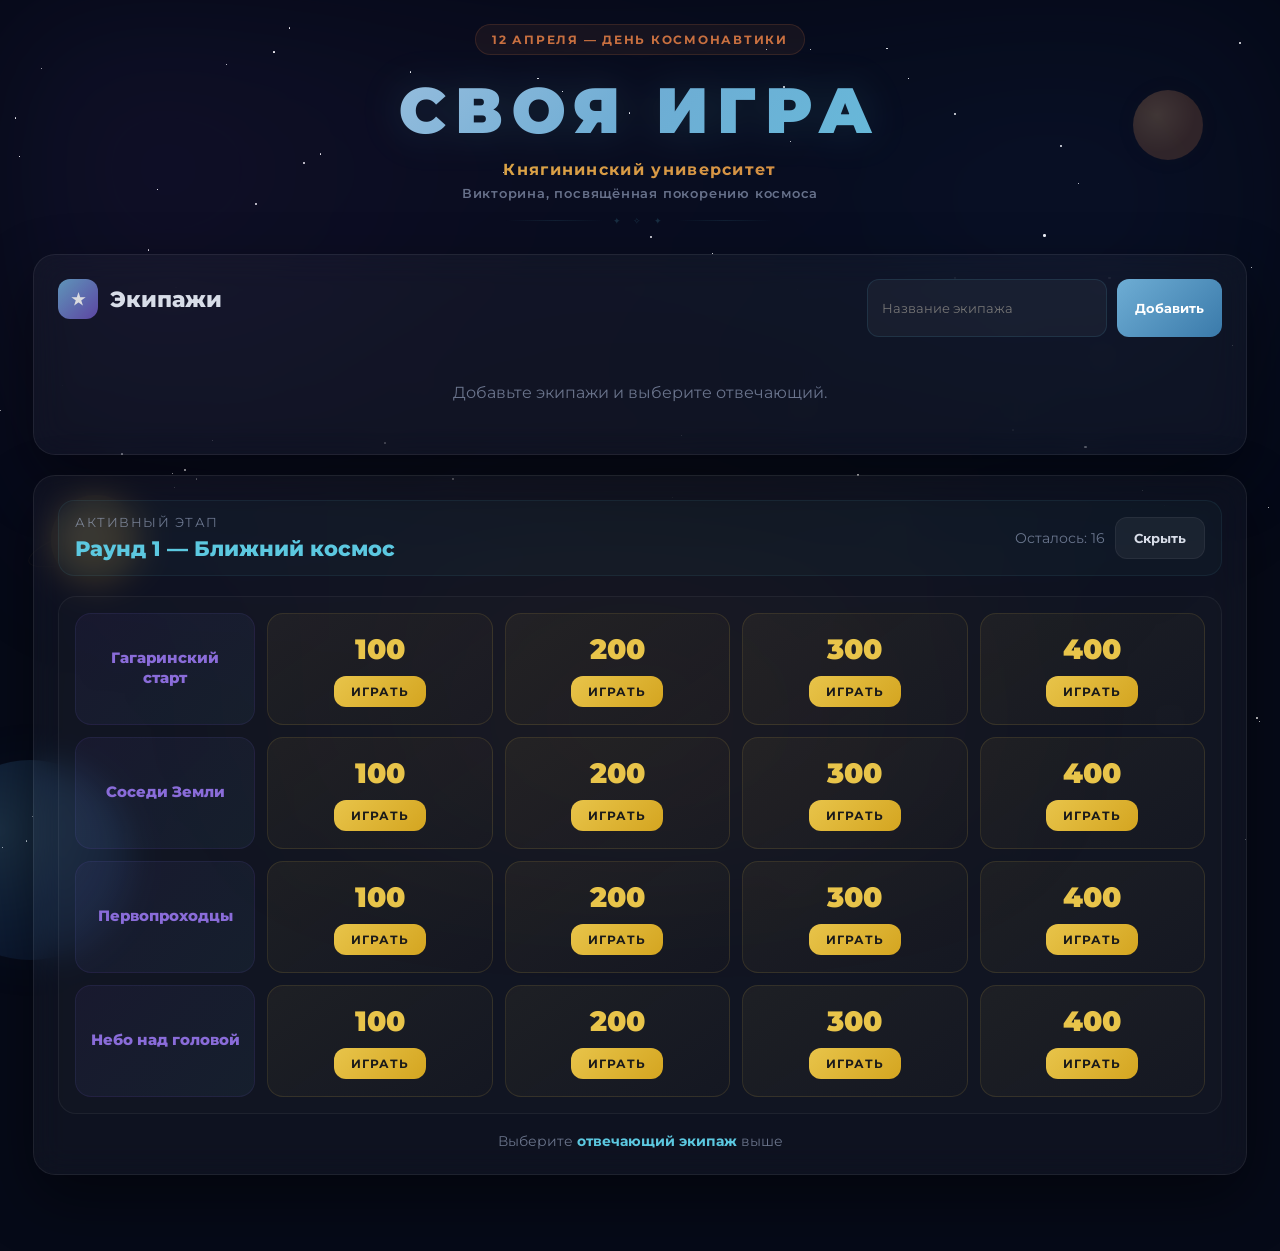
==== commit 6dd0ddfd: "dev-ofp v2.1.1" ====
--- a/dev.html
+++ b/dev.html
@@ -3,7 +3,7 @@
 <head>
   <meta charset="UTF-8" />
   <meta name="viewport" content="width=device-width, initial-scale=1.0" />
-  <title>Звёздная Игра — День Космонавтики</title>
+  <title>Своя Игра — День Космонавтики</title>
   <link rel="preconnect" href="https://fonts.googleapis.com">
   <link rel="preconnect" href="https://fonts.gstatic.com" crossorigin>
   <link href="https://fonts.googleapis.com/css2?family=Montserrat:wght@400;600;700;800;900&display=swap" rel="stylesheet">
@@ -53,7 +53,7 @@
       pointer-events: none;
       z-index: 0;
       overflow: hidden;
-      opacity: 0.5;
+      opacity: 1;
     }
 
     .star {
@@ -114,27 +114,26 @@
       100% { opacity: 0; }
     }
 
-    /* ========== NEBULA BG — very soft ========== */
+    /* ========== NEBULA BG ========== */
     .page-bg {
       position: fixed;
       inset: 0;
       pointer-events: none;
       z-index: 0;
-      opacity: 0.35;
-      filter: blur(80px);
+      opacity: 0.45;
+      filter: blur(70px);
       background:
-        radial-gradient(ellipse 700px 500px at 12% 18%, rgba(90, 60, 160, 0.25), transparent),
-        radial-gradient(ellipse 600px 400px at 82% 22%, rgba(40, 80, 180, 0.18), transparent),
-        radial-gradient(ellipse 500px 350px at 50% 80%, rgba(180, 120, 50, 0.12), transparent);
-    }
-
-    /* ========== FLOATING PLANET — subtle ========== */
+        radial-gradient(ellipse 700px 500px at 12% 18%, rgba(90, 60, 160, 0.28), transparent),
+        radial-gradient(ellipse 600px 400px at 82% 22%, rgba(40, 80, 180, 0.22), transparent),
+        radial-gradient(ellipse 500px 350px at 50% 80%, rgba(180, 120, 50, 0.15), transparent);
+    }
+
+    /* ========== PLANETS ========== */
     .planet {
       position: fixed;
       border-radius: 50%;
       pointer-events: none;
       z-index: 0;
-      opacity: 0.18;
     }
 
     .planet--earth {
@@ -143,23 +142,107 @@
       bottom: -60px;
       left: -70px;
       background: radial-gradient(circle at 35% 35%, #5a9ec4, #2a5a8a 50%, #1a3a6a 80%);
-      box-shadow: 0 0 50px rgba(60, 140, 200, 0.15);
+      box-shadow: 0 0 60px rgba(60, 140, 200, 0.18);
+      opacity: 0.25;
       animation: float-planet 20s ease-in-out infinite;
     }
 
     .planet--small {
-      width: 60px;
-      height: 60px;
-      top: 12%;
-      right: 8%;
-      background: radial-gradient(circle at 35% 35%, #c8956a, #8a5a3a 60%);
-      box-shadow: 0 0 25px rgba(160, 100, 60, 0.10);
-      animation: float-planet 28s ease-in-out infinite reverse;
+      width: 70px;
+      height: 70px;
+      top: 10%;
+      right: 6%;
+      background: radial-gradient(circle at 35% 35%, #d4a070, #9a6040 60%);
+      box-shadow: 0 0 30px rgba(180, 110, 60, 0.12);
+      opacity: 0.28;
+      animation: float-planet 26s ease-in-out infinite reverse;
+    }
+
+    .planet--mid {
+      width: 90px;
+      height: 90px;
+      top: 55%;
+      left: 4%;
+      background: radial-gradient(circle at 35% 35%, #e0c070, #b89030 60%, #907020 85%);
+      box-shadow: 0 0 35px rgba(200, 160, 50, 0.10);
+      opacity: 0.22;
+      animation: float-planet 32s ease-in-out infinite;
+    }
+
+    /* Saturn ring */
+    .planet--mid::after {
+      content: '';
+      position: absolute;
+      top: 50%;
+      left: 50%;
+      width: 140px;
+      height: 32px;
+      border: 1.5px solid rgba(224, 192, 112, 0.25);
+      border-radius: 50%;
+      transform: translate(-50%, -50%) rotate(-18deg);
     }
 
     @keyframes float-planet {
       0%, 100% { transform: translateY(0); }
       50% { transform: translateY(-14px); }
+    }
+
+    /* ========== ROCKETS ========== */
+    .rocket {
+      position: fixed;
+      pointer-events: none;
+      z-index: 0;
+      font-size: 1.6rem;
+      opacity: 0;
+      filter: drop-shadow(0 0 8px rgba(255, 140, 60, 0.3));
+    }
+
+    .rocket--1 {
+      animation: rocket-fly-1 28s linear infinite;
+      animation-delay: 0s;
+    }
+
+    .rocket--2 {
+      animation: rocket-fly-2 34s linear infinite;
+      animation-delay: 10s;
+    }
+
+    @keyframes rocket-fly-1 {
+      0% {
+        bottom: -40px;
+        left: 8%;
+        opacity: 0;
+        transform: rotate(-48deg) scale(0.9);
+      }
+      4% { opacity: 0.45; }
+      85% { opacity: 0.45; }
+      92% { opacity: 0; }
+      100% {
+        bottom: 105%;
+        left: 65%;
+        opacity: 0;
+        transform: rotate(-48deg) scale(1);
+      }
+    }
+
+    @keyframes rocket-fly-2 {
+      0% {
+        bottom: -40px;
+        right: 12%;
+        left: auto;
+        opacity: 0;
+        transform: rotate(-38deg) scale(0.85);
+      }
+      3% { opacity: 0.4; }
+      80% { opacity: 0.4; }
+      90% { opacity: 0; }
+      100% {
+        bottom: 108%;
+        right: 60%;
+        left: auto;
+        opacity: 0;
+        transform: rotate(-38deg) scale(1.05);
+      }
     }
 
     /* ========== APP ========== */
@@ -825,6 +908,10 @@
         width: 130px;
         height: 130px;
       }
+
+      .planet--mid {
+        display: none;
+      }
     }
   </style>
 
@@ -832,13 +919,18 @@
   <div class="shooting-star"></div>
   <div class="shooting-star"></div>
   <div class="page-bg"></div>
+
   <div class="planet planet--earth"></div>
   <div class="planet planet--small"></div>
+  <div class="planet planet--mid"></div>
+
+  <div class="rocket rocket--1">🚀</div>
+  <div class="rocket rocket--2">🚀</div>
 
   <main class="app">
     <header class="hero">
       <div class="hero__badge">12 апреля — День космонавтики</div>
-      <h1 class="hero__title">Звёздная Игра</h1>
+      <h1 class="hero__title">Своя Игра</h1>
       <p class="hero__uni">Княгининский университет</p>
       <p class="hero__sub">Викторина, посвящённая покорению космоса</p>
       <div class="hero__divider">✦ ✧ ✦</div>
@@ -870,7 +962,7 @@
     })();
 
     const GAME_CONFIG = {
-      title: "Звёздная Игра",
+      title: "Своя Игра",
       event: "День космонавтики",
       university: "Княгининский университет",
       rounds: [
@@ -1076,7 +1168,7 @@
 
     function removeTeam(teamId) {
       const team = state.teams.find(t => t.id === teamId);
-      if (!team || !confirm(`Удалить команду «${team.name}»?`)) return;
+      if (!team || !confirm(`Удалить экипаж «${team.name}»?`)) return;
       state.teams = state.teams.filter(t => t.id !== teamId);
       if (state.selectedTeamId === teamId)
         state.selectedTeamId = state.teams.length ? state.teams[0].id : null;
@@ -1096,7 +1188,7 @@
 
     function openQuestion(ri, ti, qi) {
       if (state.gameFinished) return;
-      if (state.selectedTeamId === null) { alert("Сначала выберите команду."); return; }
+      if (state.selectedTeamId === null) { alert("Сначала выберите экипаж."); return; }
       if (state.usedQuestions.has(getQuestionKey(ri, ti, qi))) return;
       const round = GAME_CONFIG.rounds[ri];
       const theme = round.themes[ti];
@@ -1195,16 +1287,16 @@
           <div>
             <h2 class="section-title">
               <span class="section-title__icon">★</span>
-              Команды
+              Экипажи
             </h2>
           </div>
           <div class="team-add">
-            <input id="team-name-input" type="text" placeholder="Название команды" onkeydown="if(event.key==='Enter')addTeam()" />
+            <input id="team-name-input" type="text" placeholder="Название экипажа" onkeydown="if(event.key==='Enter')addTeam()" />
             <button class="btn btn--main" onclick="addTeam()">Добавить</button>
           </div>
         </div>
         ${state.teams.length === 0
-          ? `<div class="empty-state">Добавьте команды и выберите отвечающую.</div>`
+          ? `<div class="empty-state">Добавьте экипажи и выберите отвечающий.</div>`
           : `<div class="teams-grid">${state.teams.map(team => `
               <div class="team-card ${state.selectedTeamId === team.id ? "active" : ""}">
                 <div class="team-card__name">${escapeHtml(team.name)}</div>
@@ -1254,7 +1346,7 @@
                 </div>
               </div>`).join("")}
           </div></div></div>` : ""}
-        <div class="board-hint">${sel ? `Отвечает: <strong>${escapeHtml(sel.name)}</strong>` : `Выберите <strong>отвечающую команду</strong> выше`}</div>`;
+        <div class="board-hint">${sel ? `Отвечает: <strong>${escapeHtml(sel.name)}</strong>` : `Выберите <strong>отвечающий экипаж</strong> выше`}</div>`;
     }
 
     function toggleCurrentRound() {
@@ -1267,7 +1359,7 @@
       finalSection.innerHTML = `
         <div class="final-title">Миссия завершена</div>
         <div class="final-subtitle">Итоговая таблица результатов</div>
-        ${sorted.length === 0 ? `<div class="empty-state">Команды не добавлены.</div>` : `
+        ${sorted.length === 0 ? `<div class="empty-state">Экипажи не добавлены.</div>` : `
           <div class="leaderboard">${sorted.map((team, i) => `
             <div class="leaderboard-item ${i === 0 ? "leaderboard-item--1" : ""}">
               <div class="leaderboard-place">${i + 1}</div>
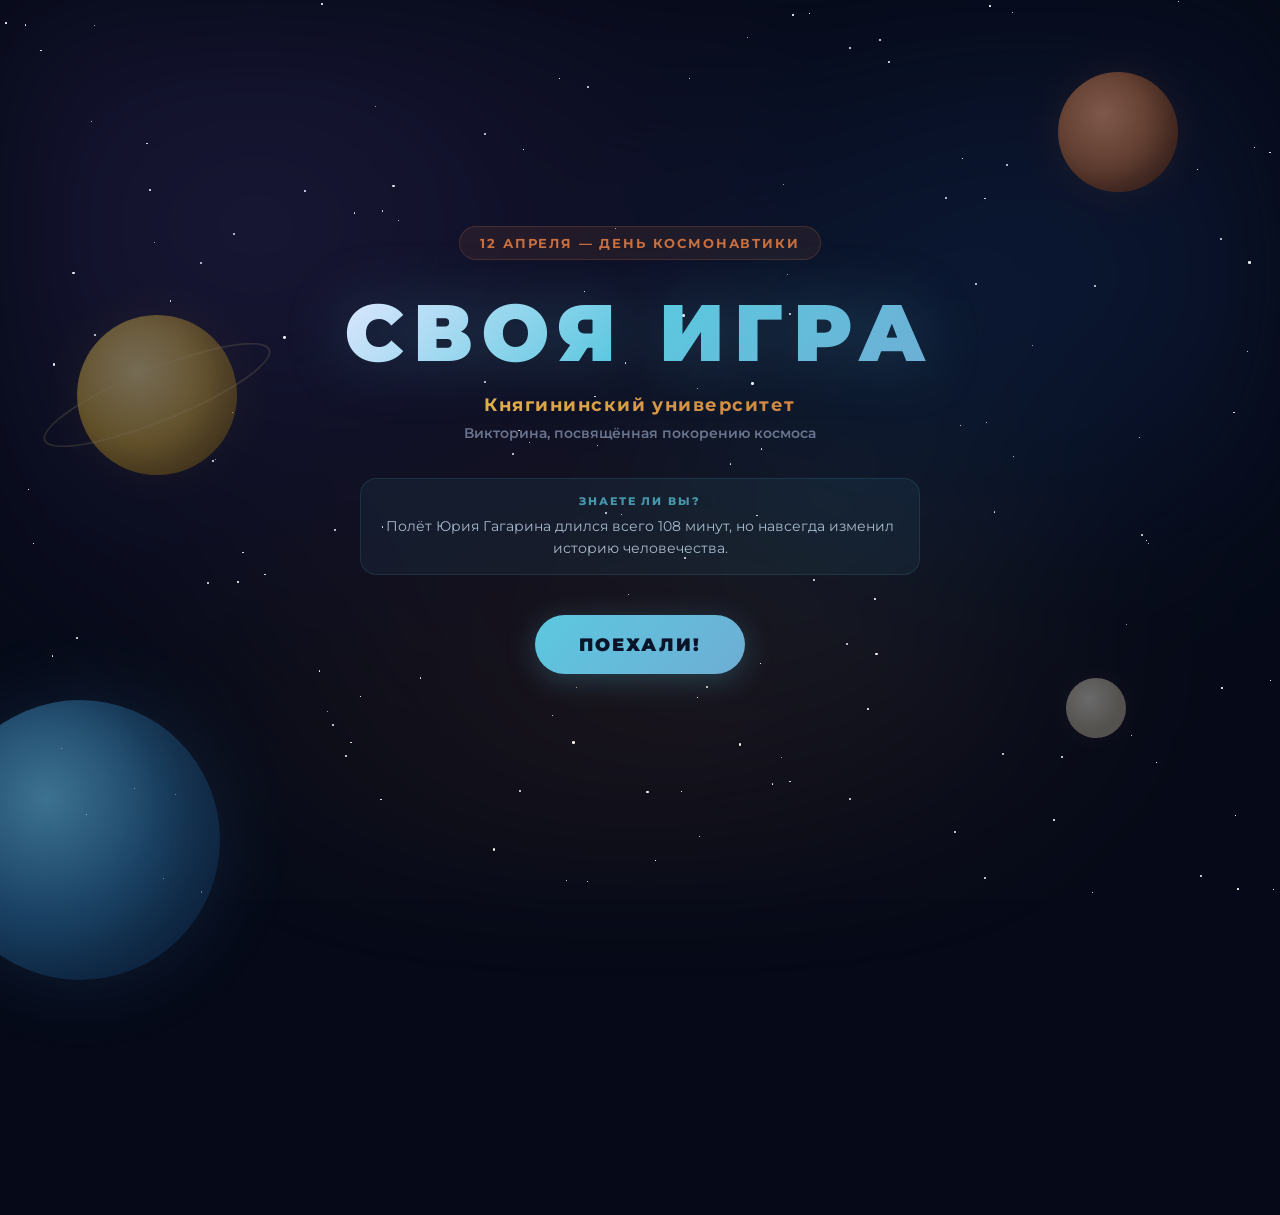
==== commit 5be9349e: "dev-ofp v2.2" ====
--- a/dev.html
+++ b/dev.html
@@ -10,19 +10,13 @@
 </head>
 <body>
   <style>
-    * {
-      box-sizing: border-box;
-      margin: 0;
-      padding: 0;
-    }
+    * { box-sizing: border-box; margin: 0; padding: 0; }
 
     :root {
       --bg-1: #060a18;
-      --bg-2: #0c1428;
-      --bg-3: #08102a;
-      --card: rgba(255, 255, 255, 0.035);
-      --border: rgba(255, 255, 255, 0.07);
-      --text: #d8dde8;
+      --card: rgba(255, 255, 255, 0.04);
+      --border: rgba(255, 255, 255, 0.08);
+      --text: #e0e4ee;
       --muted: rgba(180, 195, 225, 0.55);
       --gold: #e8c44a;
       --gold-2: #d4a520;
@@ -34,7 +28,7 @@
       --star-blue: #6eadd4;
       --nebula: #6a50b8;
       --rocket-orange: #c87040;
-      --shadow: 0 24px 60px rgba(0, 0, 0, 0.45);
+      --shadow: 0 20px 50px rgba(0, 0, 0, 0.45);
       --radius: 22px;
     }
 
@@ -46,206 +40,477 @@
       overflow-x: hidden;
     }
 
-    /* ========== STAR FIELD ========== */
-    .starfield {
+    /* ══════════════════════════════════════
+       SPLASH SCREEN
+       ══════════════════════════════════════ */
+    #splash {
+      position: fixed;
+      inset: 0;
+      z-index: 100;
+      display: flex;
+      flex-direction: column;
+      align-items: center;
+      justify-content: center;
+      background: var(--bg-1);
+      transition: opacity 0.9s ease, visibility 0.9s ease;
+    }
+
+    #splash.fade-out {
+      opacity: 0;
+      visibility: hidden;
+      pointer-events: none;
+    }
+
+    /* Splash starfield */
+    .splash-stars {
+      position: absolute;
+      inset: 0;
+      overflow: hidden;
+      pointer-events: none;
+    }
+
+    .splash-stars .s-star {
+      position: absolute;
+      border-radius: 50%;
+      background: #fff;
+      animation: s-twinkle var(--dur) ease-in-out infinite alternate;
+    }
+
+    @keyframes s-twinkle {
+      0% { opacity: var(--mop); }
+      100% { opacity: 1; }
+    }
+
+    /* Splash nebula */
+    .splash-nebula {
+      position: absolute;
+      inset: 0;
+      pointer-events: none;
+      filter: blur(60px);
+      opacity: 0.55;
+      background:
+        radial-gradient(ellipse 600px 450px at 20% 25%, rgba(106, 80, 184, 0.35), transparent),
+        radial-gradient(ellipse 500px 350px at 80% 30%, rgba(40, 100, 200, 0.30), transparent),
+        radial-gradient(ellipse 550px 300px at 50% 75%, rgba(200, 112, 64, 0.20), transparent),
+        radial-gradient(ellipse 300px 300px at 65% 55%, rgba(92, 200, 224, 0.12), transparent);
+    }
+
+    /* Splash planets */
+    .splash-planet {
+      position: absolute;
+      border-radius: 50%;
+      pointer-events: none;
+    }
+
+    .sp-earth {
+      width: 280px;
+      height: 280px;
+      bottom: -80px;
+      left: -60px;
+      background: radial-gradient(circle at 38% 35%, #62b8e0, #2a6a9a 45%, #1a4a7a 75%);
+      box-shadow: 0 0 80px rgba(60, 150, 220, 0.25), inset -40px -20px 50px rgba(0,0,0,0.25);
+      opacity: 0.6;
+      animation: sp-float 16s ease-in-out infinite;
+    }
+
+    .sp-mars {
+      width: 120px;
+      height: 120px;
+      top: 8%;
+      right: 8%;
+      background: radial-gradient(circle at 38% 35%, #e0956a, #a05a30 55%, #7a3a18 80%);
+      box-shadow: 0 0 45px rgba(200, 100, 50, 0.20), inset -15px -10px 20px rgba(0,0,0,0.20);
+      opacity: 0.55;
+      animation: sp-float 22s ease-in-out infinite reverse;
+    }
+
+    .sp-saturn {
+      width: 160px;
+      height: 160px;
+      top: 35%;
+      left: 6%;
+      background: radial-gradient(circle at 38% 35%, #f0d888, #c8a030 50%, #a07818 80%);
+      box-shadow: 0 0 50px rgba(200, 160, 50, 0.15), inset -20px -12px 28px rgba(0,0,0,0.20);
+      opacity: 0.45;
+      animation: sp-float 28s ease-in-out infinite;
+    }
+
+    .sp-saturn::after {
+      content: '';
+      position: absolute;
+      top: 50%; left: 50%;
+      width: 240px; height: 50px;
+      border: 2px solid rgba(240, 216, 136, 0.30);
+      border-radius: 50%;
+      transform: translate(-50%, -50%) rotate(-22deg);
+    }
+
+    .sp-moon {
+      width: 60px;
+      height: 60px;
+      bottom: 18%;
+      right: 12%;
+      background: radial-gradient(circle at 38% 35%, #e0dcd0, #b0a890 60%);
+      box-shadow: 0 0 25px rgba(200, 190, 160, 0.12);
+      opacity: 0.45;
+      animation: sp-float 20s ease-in-out infinite;
+    }
+
+    @keyframes sp-float {
+      0%, 100% { transform: translateY(0); }
+      50% { transform: translateY(-20px); }
+    }
+
+    /* Splash rockets */
+    .sp-rocket {
+      position: absolute;
+      font-size: 2rem;
+      pointer-events: none;
+      opacity: 0;
+      filter: drop-shadow(0 0 10px rgba(255, 140, 60, 0.4));
+    }
+
+    .sp-rocket--1 { animation: sp-fly-1 20s linear infinite; }
+    .sp-rocket--2 { animation: sp-fly-2 26s linear infinite 6s; }
+
+    @keyframes sp-fly-1 {
+      0% { bottom: -40px; left: 15%; opacity: 0; transform: rotate(-50deg) scale(1); }
+      5% { opacity: 0.6; }
+      85% { opacity: 0.6; }
+      95% { opacity: 0; }
+      100% { bottom: 110%; left: 70%; opacity: 0; transform: rotate(-50deg) scale(1.1); }
+    }
+
+    @keyframes sp-fly-2 {
+      0% { bottom: -40px; right: 10%; left: auto; opacity: 0; transform: rotate(-40deg) scale(0.9); }
+      4% { opacity: 0.5; }
+      80% { opacity: 0.5; }
+      92% { opacity: 0; }
+      100% { bottom: 112%; right: 55%; left: auto; opacity: 0; transform: rotate(-40deg) scale(1.05); }
+    }
+
+    /* Shooting stars on splash */
+    .sp-shoot {
+      position: absolute;
+      width: 2.5px; height: 2.5px;
+      background: rgba(255,255,255,0.7);
+      border-radius: 50%;
+      pointer-events: none;
+      opacity: 0;
+    }
+
+    .sp-shoot::after {
+      content: '';
+      position: absolute;
+      top: 0; right: 0;
+      width: 70px; height: 1.5px;
+      background: linear-gradient(to right, rgba(255,255,255,0.6), transparent);
+      transform-origin: right center;
+      transform: translateX(100%);
+    }
+
+    .sp-shoot--1 { top: 20%; left: 60%; animation: sp-shoot-anim 5s ease-in-out infinite 1s; }
+    .sp-shoot--2 { top: 50%; left: 75%; animation: sp-shoot-anim 6s ease-in-out infinite 4s; }
+    .sp-shoot--3 { top: 30%; left: 40%; animation: sp-shoot-anim 7s ease-in-out infinite 8s; }
+
+    @keyframes sp-shoot-anim {
+      0% { opacity: 0; transform: translate(0, 0) rotate(-35deg); }
+      4% { opacity: 1; }
+      12% { opacity: 1; transform: translate(-200px, 120px) rotate(-35deg); }
+      16% { opacity: 0; transform: translate(-260px, 150px) rotate(-35deg); }
+      100% { opacity: 0; }
+    }
+
+    /* Splash content */
+    .splash-content {
+      position: relative;
+      z-index: 2;
+      text-align: center;
+      padding: 20px;
+      max-width: 700px;
+    }
+
+    .splash-badge {
+      display: inline-flex;
+      align-items: center;
+      gap: 8px;
+      padding: 8px 20px;
+      background: rgba(200, 112, 64, 0.10);
+      border: 1px solid rgba(200, 112, 64, 0.22);
+      border-radius: 999px;
+      font-size: 0.82rem;
+      font-weight: 700;
+      letter-spacing: 0.14em;
+      text-transform: uppercase;
+      color: var(--rocket-orange);
+      margin-bottom: 24px;
+      animation: splash-fade-in 1s ease 0.2s both;
+    }
+
+    .splash-title {
+      font-size: clamp(2.8rem, 9vw, 5rem);
+      font-weight: 900;
+      letter-spacing: 0.12em;
+      text-transform: uppercase;
+      background: linear-gradient(135deg, #e0e8ff, var(--cyan), var(--star-blue));
+      -webkit-background-clip: text;
+      -webkit-text-fill-color: transparent;
+      filter: drop-shadow(0 0 30px rgba(92, 200, 224, 0.25));
+      margin-bottom: 12px;
+      animation: splash-fade-in 1s ease 0.4s both;
+    }
+
+    .splash-uni {
+      font-size: 1.15rem;
+      font-weight: 700;
+      letter-spacing: 0.08em;
+      background: linear-gradient(135deg, var(--gold), var(--rocket-orange));
+      -webkit-background-clip: text;
+      -webkit-text-fill-color: transparent;
+      margin-bottom: 8px;
+      animation: splash-fade-in 1s ease 0.6s both;
+    }
+
+    .splash-sub {
+      font-size: 0.9rem;
+      color: var(--muted);
+      font-weight: 600;
+      margin-bottom: 36px;
+      animation: splash-fade-in 1s ease 0.7s both;
+    }
+
+    /* Facts carousel */
+    .splash-fact-wrap {
+      min-height: 80px;
+      display: flex;
+      align-items: center;
+      justify-content: center;
+      margin-bottom: 40px;
+      animation: splash-fade-in 1s ease 0.9s both;
+    }
+
+    .splash-fact {
+      padding: 14px 22px;
+      background: rgba(92, 200, 224, 0.06);
+      border: 1px solid rgba(92, 200, 224, 0.12);
+      border-radius: 16px;
+      font-size: 0.88rem;
+      color: rgba(200, 220, 240, 0.82);
+      line-height: 1.55;
+      max-width: 560px;
+      transition: opacity 0.6s ease, transform 0.6s ease;
+    }
+
+    .splash-fact.fading {
+      opacity: 0;
+      transform: translateY(8px);
+    }
+
+    .splash-fact-label {
+      display: block;
+      font-size: 0.68rem;
+      font-weight: 800;
+      letter-spacing: 0.18em;
+      text-transform: uppercase;
+      color: var(--cyan);
+      margin-bottom: 6px;
+      opacity: 0.7;
+    }
+
+    /* Launch button */
+    .splash-launch {
+      display: inline-flex;
+      align-items: center;
+      gap: 10px;
+      padding: 18px 44px;
+      background: linear-gradient(135deg, var(--cyan), var(--star-blue));
+      color: #0a1428;
+      font-family: inherit;
+      font-size: 1.15rem;
+      font-weight: 900;
+      letter-spacing: 0.12em;
+      text-transform: uppercase;
+      border: none;
+      border-radius: 60px;
+      cursor: pointer;
+      transition: 0.3s ease;
+      box-shadow: 0 6px 30px rgba(92, 200, 224, 0.25);
+      animation: splash-fade-in 1s ease 1.1s both;
+    }
+
+    .splash-launch:hover {
+      transform: translateY(-3px) scale(1.03);
+      box-shadow: 0 10px 40px rgba(92, 200, 224, 0.35);
+    }
+
+    .splash-launch:active {
+      transform: translateY(-1px) scale(1.01);
+    }
+
+    @keyframes splash-fade-in {
+      from { opacity: 0; transform: translateY(18px); }
+      to { opacity: 1; transform: translateY(0); }
+    }
+
+    /* ══════════════════════════════════════
+       GAME AREA
+       ══════════════════════════════════════ */
+    #game-area {
+      opacity: 0;
+      visibility: hidden;
+      transition: opacity 0.9s ease 0.3s, visibility 0.9s ease 0.3s;
+    }
+
+    #game-area.visible {
+      opacity: 1;
+      visibility: visible;
+    }
+
+    /* Game background — subtle */
+    .game-bg-stars {
       position: fixed;
       inset: 0;
       pointer-events: none;
       z-index: 0;
       overflow: hidden;
-      opacity: 1;
-    }
-
-    .star {
+      opacity: 0.35;
+    }
+
+    .game-bg-stars .g-star {
       position: absolute;
       border-radius: 50%;
       background: #fff;
-      animation: twinkle var(--dur) ease-in-out infinite alternate;
-    }
-
-    @keyframes twinkle {
-      0% { opacity: var(--min-op); transform: scale(1); }
-      100% { opacity: 0.7; transform: scale(1.15); }
-    }
-
-    /* ========== SHOOTING STARS ========== */
-    .shooting-star {
+      animation: g-twinkle var(--dur) ease-in-out infinite alternate;
+    }
+
+    @keyframes g-twinkle {
+      0% { opacity: var(--mop); }
+      100% { opacity: 0.6; }
+    }
+
+    .game-nebula {
       position: fixed;
-      width: 2px;
-      height: 2px;
-      background: rgba(255,255,255,0.6);
+      inset: 0;
+      pointer-events: none;
+      z-index: 0;
+      opacity: 0.25;
+      filter: blur(80px);
+      background:
+        radial-gradient(ellipse 600px 400px at 15% 20%, rgba(80, 50, 140, 0.30), transparent),
+        radial-gradient(ellipse 500px 350px at 80% 25%, rgba(30, 70, 160, 0.22), transparent),
+        radial-gradient(ellipse 400px 300px at 50% 80%, rgba(160, 100, 40, 0.15), transparent);
+    }
+
+    .game-planet {
+      position: fixed;
+      border-radius: 50%;
+      pointer-events: none;
+      z-index: 0;
+    }
+
+    .gp-earth {
+      width: 180px; height: 180px;
+      bottom: -50px; left: -60px;
+      background: radial-gradient(circle at 38% 35%, #4a8ab0, #1e4a6a 55%, #12304a 80%);
+      box-shadow: 0 0 40px rgba(40, 110, 160, 0.12);
+      opacity: 0.15;
+      animation: gp-float 22s ease-in-out infinite;
+    }
+
+    .gp-small {
+      width: 50px; height: 50px;
+      top: 12%; right: 5%;
+      background: radial-gradient(circle at 35% 35%, #b08060, #6a4030 60%);
+      box-shadow: 0 0 18px rgba(140, 90, 50, 0.08);
+      opacity: 0.16;
+      animation: gp-float 28s ease-in-out infinite reverse;
+    }
+
+    .gp-saturn {
+      width: 70px; height: 70px;
+      top: 50%; left: 3%;
+      background: radial-gradient(circle at 38% 35%, #d0b060, #9a7020 55%);
+      box-shadow: 0 0 22px rgba(180, 140, 40, 0.08);
+      opacity: 0.13;
+      animation: gp-float 30s ease-in-out infinite;
+    }
+
+    .gp-saturn::after {
+      content: '';
+      position: absolute;
+      top: 50%; left: 50%;
+      width: 110px; height: 24px;
+      border: 1.5px solid rgba(208, 176, 96, 0.16);
+      border-radius: 50%;
+      transform: translate(-50%, -50%) rotate(-18deg);
+    }
+
+    @keyframes gp-float {
+      0%, 100% { transform: translateY(0); }
+      50% { transform: translateY(-12px); }
+    }
+
+    .game-rocket {
+      position: fixed;
+      pointer-events: none;
+      z-index: 0;
+      font-size: 1.3rem;
+      opacity: 0;
+    }
+
+    .gr--1 { animation: gr-fly-1 32s linear infinite; }
+    .gr--2 { animation: gr-fly-2 40s linear infinite 12s; }
+
+    @keyframes gr-fly-1 {
+      0% { bottom: -30px; left: 6%; opacity: 0; transform: rotate(-48deg) scale(0.85); }
+      3% { opacity: 0.28; }
+      88% { opacity: 0.28; }
+      95% { opacity: 0; }
+      100% { bottom: 108%; left: 60%; opacity: 0; transform: rotate(-48deg) scale(0.95); }
+    }
+
+    @keyframes gr-fly-2 {
+      0% { bottom: -30px; right: 10%; left: auto; opacity: 0; transform: rotate(-38deg) scale(0.8); }
+      3% { opacity: 0.25; }
+      82% { opacity: 0.25; }
+      92% { opacity: 0; }
+      100% { bottom: 110%; right: 55%; left: auto; opacity: 0; transform: rotate(-38deg) scale(0.9); }
+    }
+
+    .game-shoot {
+      position: fixed;
+      width: 2px; height: 2px;
+      background: rgba(255,255,255,0.5);
       border-radius: 50%;
       pointer-events: none;
       z-index: 0;
       opacity: 0;
-      animation: shoot 4s ease-in-out infinite;
-    }
-
-    .shooting-star::after {
+    }
+
+    .game-shoot::after {
       content: '';
       position: absolute;
-      top: 0;
-      right: 0;
-      width: 60px;
-      height: 1px;
-      background: linear-gradient(to right, rgba(255,255,255,0.5), transparent);
+      top: 0; right: 0;
+      width: 50px; height: 1px;
+      background: linear-gradient(to right, rgba(255,255,255,0.4), transparent);
       transform-origin: right center;
       transform: translateX(100%);
     }
 
-    .shooting-star:nth-child(1) {
-      top: 15%;
-      left: 65%;
-      animation-delay: 2s;
-    }
-
-    .shooting-star:nth-child(2) {
-      top: 40%;
-      left: 80%;
-      animation-delay: 8s;
-      animation-duration: 5s;
-    }
-
-    @keyframes shoot {
+    .gs--1 { top: 18%; left: 62%; animation: gs-anim 5s ease-in-out infinite 3s; }
+    .gs--2 { top: 45%; left: 78%; animation: gs-anim 6s ease-in-out infinite 9s; }
+
+    @keyframes gs-anim {
       0% { opacity: 0; transform: translate(0, 0) rotate(-35deg); }
-      5% { opacity: 0.8; }
-      12% { opacity: 0.8; transform: translate(-180px, 100px) rotate(-35deg); }
-      18% { opacity: 0; transform: translate(-240px, 140px) rotate(-35deg); }
+      5% { opacity: 0.7; }
+      13% { opacity: 0.7; transform: translate(-160px, 90px) rotate(-35deg); }
+      18% { opacity: 0; transform: translate(-210px, 120px) rotate(-35deg); }
       100% { opacity: 0; }
     }
 
-    /* ========== NEBULA BG ========== */
-    .page-bg {
-      position: fixed;
-      inset: 0;
-      pointer-events: none;
-      z-index: 0;
-      opacity: 0.45;
-      filter: blur(70px);
-      background:
-        radial-gradient(ellipse 700px 500px at 12% 18%, rgba(90, 60, 160, 0.28), transparent),
-        radial-gradient(ellipse 600px 400px at 82% 22%, rgba(40, 80, 180, 0.22), transparent),
-        radial-gradient(ellipse 500px 350px at 50% 80%, rgba(180, 120, 50, 0.15), transparent);
-    }
-
-    /* ========== PLANETS ========== */
-    .planet {
-      position: fixed;
-      border-radius: 50%;
-      pointer-events: none;
-      z-index: 0;
-    }
-
-    .planet--earth {
-      width: 200px;
-      height: 200px;
-      bottom: -60px;
-      left: -70px;
-      background: radial-gradient(circle at 35% 35%, #5a9ec4, #2a5a8a 50%, #1a3a6a 80%);
-      box-shadow: 0 0 60px rgba(60, 140, 200, 0.18);
-      opacity: 0.25;
-      animation: float-planet 20s ease-in-out infinite;
-    }
-
-    .planet--small {
-      width: 70px;
-      height: 70px;
-      top: 10%;
-      right: 6%;
-      background: radial-gradient(circle at 35% 35%, #d4a070, #9a6040 60%);
-      box-shadow: 0 0 30px rgba(180, 110, 60, 0.12);
-      opacity: 0.28;
-      animation: float-planet 26s ease-in-out infinite reverse;
-    }
-
-    .planet--mid {
-      width: 90px;
-      height: 90px;
-      top: 55%;
-      left: 4%;
-      background: radial-gradient(circle at 35% 35%, #e0c070, #b89030 60%, #907020 85%);
-      box-shadow: 0 0 35px rgba(200, 160, 50, 0.10);
-      opacity: 0.22;
-      animation: float-planet 32s ease-in-out infinite;
-    }
-
-    /* Saturn ring */
-    .planet--mid::after {
-      content: '';
-      position: absolute;
-      top: 50%;
-      left: 50%;
-      width: 140px;
-      height: 32px;
-      border: 1.5px solid rgba(224, 192, 112, 0.25);
-      border-radius: 50%;
-      transform: translate(-50%, -50%) rotate(-18deg);
-    }
-
-    @keyframes float-planet {
-      0%, 100% { transform: translateY(0); }
-      50% { transform: translateY(-14px); }
-    }
-
-    /* ========== ROCKETS ========== */
-    .rocket {
-      position: fixed;
-      pointer-events: none;
-      z-index: 0;
-      font-size: 1.6rem;
-      opacity: 0;
-      filter: drop-shadow(0 0 8px rgba(255, 140, 60, 0.3));
-    }
-
-    .rocket--1 {
-      animation: rocket-fly-1 28s linear infinite;
-      animation-delay: 0s;
-    }
-
-    .rocket--2 {
-      animation: rocket-fly-2 34s linear infinite;
-      animation-delay: 10s;
-    }
-
-    @keyframes rocket-fly-1 {
-      0% {
-        bottom: -40px;
-        left: 8%;
-        opacity: 0;
-        transform: rotate(-48deg) scale(0.9);
-      }
-      4% { opacity: 0.45; }
-      85% { opacity: 0.45; }
-      92% { opacity: 0; }
-      100% {
-        bottom: 105%;
-        left: 65%;
-        opacity: 0;
-        transform: rotate(-48deg) scale(1);
-      }
-    }
-
-    @keyframes rocket-fly-2 {
-      0% {
-        bottom: -40px;
-        right: 12%;
-        left: auto;
-        opacity: 0;
-        transform: rotate(-38deg) scale(0.85);
-      }
-      3% { opacity: 0.4; }
-      80% { opacity: 0.4; }
-      90% { opacity: 0; }
-      100% {
-        bottom: 108%;
-        right: 60%;
-        left: auto;
-        opacity: 0;
-        transform: rotate(-38deg) scale(1.05);
-      }
-    }
-
-    /* ========== APP ========== */
+    /* ══════════════════════════════════════
+       GAME UI (full opacity)
+       ══════════════════════════════════════ */
     .app {
       position: relative;
       z-index: 1;
@@ -254,7 +519,6 @@
       padding: 24px 18px 56px;
     }
 
-    /* ========== HERO ========== */
     .hero {
       text-align: center;
       margin-bottom: 28px;
@@ -265,8 +529,8 @@
       align-items: center;
       gap: 8px;
       padding: 7px 16px;
-      background: rgba(200, 112, 64, 0.08);
-      border: 1px solid rgba(200, 112, 64, 0.18);
+      background: rgba(200, 112, 64, 0.10);
+      border: 1px solid rgba(200, 112, 64, 0.20);
       border-radius: 999px;
       font-size: 0.78rem;
       font-weight: 700;
@@ -277,19 +541,19 @@
     }
 
     .hero__title {
-      font-size: clamp(2.2rem, 7vw, 4rem);
+      font-size: clamp(2rem, 6.5vw, 3.6rem);
       font-weight: 900;
       letter-spacing: 0.14em;
       text-transform: uppercase;
-      background: linear-gradient(135deg, #c8d0e8, var(--star-blue), var(--cyan));
+      background: linear-gradient(135deg, #d0d8f0, var(--star-blue), var(--cyan));
       -webkit-background-clip: text;
       -webkit-text-fill-color: transparent;
-      filter: drop-shadow(0 0 20px rgba(92, 200, 224, 0.15));
+      filter: drop-shadow(0 0 18px rgba(92, 200, 224, 0.15));
     }
 
     .hero__uni {
-      margin-top: 10px;
-      font-size: 1.02rem;
+      margin-top: 8px;
+      font-size: 1rem;
       font-weight: 700;
       letter-spacing: 0.08em;
       background: linear-gradient(135deg, var(--gold), var(--rocket-orange));
@@ -297,22 +561,14 @@
       -webkit-text-fill-color: transparent;
     }
 
-    .hero__sub {
-      margin-top: 6px;
-      font-size: 0.82rem;
-      color: var(--muted);
-      font-weight: 600;
-      letter-spacing: 0.06em;
-    }
-
     .hero__divider {
       display: flex;
       align-items: center;
       justify-content: center;
       gap: 8px;
-      margin-top: 14px;
+      margin-top: 12px;
       color: rgba(92, 200, 224, 0.18);
-      font-size: 0.55rem;
+      font-size: 0.5rem;
       letter-spacing: 0.6em;
       user-select: none;
     }
@@ -321,12 +577,11 @@
     .hero__divider::after {
       content: '';
       flex: 1;
-      max-width: 100px;
+      max-width: 90px;
       height: 1px;
-      background: linear-gradient(to right, transparent, rgba(92, 200, 224, 0.10), transparent);
-    }
-
-    /* ========== PANELS ========== */
+      background: linear-gradient(to right, transparent, rgba(92, 200, 224, 0.12), transparent);
+    }
+
     .panel {
       background: var(--card);
       border: 1px solid var(--border);
@@ -335,9 +590,7 @@
       box-shadow: var(--shadow);
     }
 
-    .teams-panel,
-    .board-panel,
-    .final-panel {
+    .teams-panel, .board-panel, .final-panel {
       padding: 24px;
       margin-bottom: 20px;
     }
@@ -352,8 +605,7 @@
     }
 
     .section-title__icon {
-      width: 40px;
-      height: 40px;
+      width: 40px; height: 40px;
       border-radius: 12px;
       display: inline-flex;
       align-items: center;
@@ -361,7 +613,6 @@
       background: linear-gradient(135deg, var(--star-blue), var(--nebula));
       color: #fff;
       font-size: 1rem;
-      opacity: 0.85;
     }
 
     .team-topbar {
@@ -381,8 +632,8 @@
     .team-add input {
       width: 240px;
       max-width: 100%;
-      border: 1px solid rgba(92, 200, 224, 0.12);
-      background: rgba(255,255,255,0.04);
+      border: 1px solid rgba(92, 200, 224, 0.14);
+      background: rgba(255,255,255,0.05);
       color: #fff;
       border-radius: 12px;
       padding: 12px 14px;
@@ -392,8 +643,8 @@
     }
 
     .team-add input:focus {
-      border-color: rgba(92, 200, 224, 0.30);
-      box-shadow: 0 0 0 3px rgba(92, 200, 224, 0.06);
+      border-color: rgba(92, 200, 224, 0.35);
+      box-shadow: 0 0 0 3px rgba(92, 200, 224, 0.08);
     }
 
     .btn {
@@ -405,16 +656,8 @@
       transition: 0.22s ease;
     }
 
-    .btn:hover {
-      opacity: 0.90;
-      transform: translateY(-1px);
-    }
-
-    .btn:disabled {
-      opacity: 0.40;
-      cursor: not-allowed;
-      transform: none;
-    }
+    .btn:hover { opacity: 0.90; transform: translateY(-1px); }
+    .btn:disabled { opacity: 0.40; cursor: not-allowed; transform: none; }
 
     .btn--main {
       background: linear-gradient(135deg, var(--star-blue), #3a7aaa);
@@ -423,10 +666,10 @@
     }
 
     .btn--soft {
-      background: rgba(255,255,255,0.05);
+      background: rgba(255,255,255,0.06);
       color: var(--text);
       padding: 12px 18px;
-      border: 1px solid rgba(255,255,255,0.06);
+      border: 1px solid rgba(255,255,255,0.07);
     }
 
     .btn--gold {
@@ -460,16 +703,16 @@
     }
 
     .team-card {
-      background: linear-gradient(145deg, rgba(92, 200, 224, 0.03), rgba(106, 80, 184, 0.02));
-      border: 1px solid rgba(92, 200, 224, 0.07);
+      background: linear-gradient(145deg, rgba(92, 200, 224, 0.04), rgba(106, 80, 184, 0.03));
+      border: 1px solid rgba(92, 200, 224, 0.08);
       border-radius: 18px;
       padding: 18px;
       transition: 0.3s;
     }
 
     .team-card.active {
-      border-color: rgba(92, 200, 224, 0.30);
-      box-shadow: 0 0 0 1px rgba(92, 200, 224, 0.08), 0 14px 30px rgba(0,0,0,0.22);
+      border-color: rgba(92, 200, 224, 0.35);
+      box-shadow: 0 0 0 1px rgba(92, 200, 224, 0.10), 0 14px 30px rgba(0,0,0,0.22);
     }
 
     .team-card__name {
@@ -493,10 +736,7 @@
       margin-bottom: 12px;
     }
 
-    .team-card__actions .btn {
-      flex: 1;
-      min-height: 42px;
-    }
+    .team-card__actions .btn { flex: 1; min-height: 42px; }
 
     .team-card__bottom {
       display: flex;
@@ -505,9 +745,7 @@
       align-items: center;
     }
 
-    .team-select-btn {
-      flex: 1;
-    }
+    .team-select-btn { flex: 1; }
 
     .team-remove-btn {
       background: transparent;
@@ -519,9 +757,7 @@
       transition: 0.2s;
     }
 
-    .team-remove-btn:hover {
-      color: var(--red);
-    }
+    .team-remove-btn:hover { color: var(--red); }
 
     .empty-state {
       color: var(--muted);
@@ -529,7 +765,6 @@
       padding: 28px 12px;
     }
 
-    /* ========== ROUND STATUS ========== */
     .round-status {
       display: flex;
       justify-content: space-between;
@@ -539,8 +774,8 @@
       margin-bottom: 20px;
       padding: 14px 16px;
       border-radius: 16px;
-      background: rgba(92, 200, 224, 0.03);
-      border: 1px solid rgba(92, 200, 224, 0.08);
+      background: rgba(92, 200, 224, 0.04);
+      border: 1px solid rgba(92, 200, 224, 0.09);
     }
 
     .round-status__left {
@@ -575,12 +810,10 @@
       overflow: hidden;
       border-radius: 18px;
       border: 1px solid rgba(255,255,255,0.05);
-      background: rgba(255,255,255,0.015);
-    }
-
-    .round-accordion__body {
-      padding: 16px;
-    }
+      background: rgba(255,255,255,0.018);
+    }
+
+    .round-accordion__body { padding: 16px; }
 
     .game-board {
       display: flex;
@@ -595,11 +828,9 @@
     }
 
     .theme-title {
-      width: 180px;
-      min-width: 180px;
-      min-height: 112px;
-      background: linear-gradient(135deg, rgba(106, 80, 184, 0.08), rgba(92, 200, 224, 0.06));
-      border: 1px solid rgba(106, 80, 184, 0.14);
+      width: 180px; min-width: 180px; min-height: 112px;
+      background: linear-gradient(135deg, rgba(106, 80, 184, 0.09), rgba(92, 200, 224, 0.07));
+      border: 1px solid rgba(106, 80, 184, 0.15);
       border-radius: 16px;
       padding: 14px 12px;
       display: flex;
@@ -621,8 +852,8 @@
     .question-cell {
       flex: 1;
       min-height: 112px;
-      background: linear-gradient(145deg, rgba(232, 196, 74, 0.06), rgba(212, 165, 32, 0.02));
-      border: 1px solid rgba(232, 196, 74, 0.12);
+      background: linear-gradient(145deg, rgba(232, 196, 74, 0.07), rgba(212, 165, 32, 0.025));
+      border: 1px solid rgba(232, 196, 74, 0.14);
       border-radius: 16px;
       padding: 12px 10px;
       display: flex;
@@ -635,7 +866,7 @@
     }
 
     .question-cell:hover:not(.question-cell--used) {
-      border-color: rgba(232, 196, 74, 0.25);
+      border-color: rgba(232, 196, 74, 0.28);
     }
 
     .question-cell--used {
@@ -666,16 +897,13 @@
       font-size: 0.90rem;
     }
 
-    .board-hint strong {
-      color: var(--cyan);
-    }
-
-    /* ========== QUESTION MODAL ========== */
+    .board-hint strong { color: var(--cyan); }
+
     .question-overlay {
       position: fixed;
       inset: 0;
       z-index: 20;
-      background: rgba(4, 6, 16, 0.80);
+      background: rgba(4, 6, 16, 0.82);
       backdrop-filter: blur(12px);
       display: flex;
       align-items: center;
@@ -726,9 +954,7 @@
       color: var(--muted);
     }
 
-    .question-modal__team strong {
-      color: var(--cyan);
-    }
+    .question-modal__team strong { color: var(--cyan); }
 
     .question-modal__text {
       text-align: center;
@@ -742,8 +968,8 @@
       display: none;
       margin-bottom: 24px;
       text-align: center;
-      background: rgba(39, 180, 100, 0.06);
-      border: 1px solid rgba(39, 180, 100, 0.18);
+      background: rgba(39, 180, 100, 0.07);
+      border: 1px solid rgba(39, 180, 100, 0.20);
       color: #a0e0be;
       border-radius: 16px;
       padding: 18px 16px;
@@ -751,9 +977,7 @@
       font-weight: 700;
     }
 
-    .answer-box.visible {
-      display: block;
-    }
+    .answer-box.visible { display: block; }
 
     .question-actions {
       display: grid;
@@ -766,10 +990,7 @@
       font-size: 0.96rem;
     }
 
-    /* ========== FINAL ========== */
-    .final-panel {
-      text-align: center;
-    }
+    .final-panel { text-align: center; }
 
     .final-title {
       font-size: 1.9rem;
@@ -800,14 +1021,14 @@
       align-items: center;
       padding: 18px;
       border-radius: 18px;
-      background: linear-gradient(145deg, rgba(255,255,255,0.03), rgba(255,255,255,0.015));
-      border: 1px solid rgba(255,255,255,0.05);
+      background: linear-gradient(145deg, rgba(255,255,255,0.035), rgba(255,255,255,0.018));
+      border: 1px solid rgba(255,255,255,0.06);
     }
 
     .leaderboard-item--1 {
-      border-color: rgba(232, 196, 74, 0.30);
+      border-color: rgba(232, 196, 74, 0.32);
       box-shadow: 0 0 0 1px rgba(232, 196, 74, 0.10);
-      background: linear-gradient(145deg, rgba(232, 196, 74, 0.04), rgba(212, 165, 32, 0.02));
+      background: linear-gradient(145deg, rgba(232, 196, 74, 0.05), rgba(212, 165, 32, 0.025));
     }
 
     .leaderboard-place {
@@ -830,141 +1051,168 @@
       color: #fff;
     }
 
-    .hidden {
-      display: none !important;
-    }
+    .hidden { display: none !important; }
 
     @media (max-width: 900px) {
-      .theme-row {
-        flex-direction: column;
+      .theme-row { flex-direction: column; }
+      .theme-title { width: 100%; min-width: 100%; }
+      .theme-cells { flex-wrap: wrap; }
+      .question-cell { min-width: calc(50% - 6px); flex: unset; }
+      .question-actions { grid-template-columns: 1fr; }
+      .sp-saturn { display: none; }
+    }
+
+    @media (max-width: 640px) {
+      .app { padding: 14px 12px 40px; }
+      .teams-panel, .board-panel, .final-panel { padding: 18px; }
+      .team-add { width: 100%; }
+      .team-add input, .team-add .btn { width: 100%; }
+      .question-modal { padding: 26px 18px 20px; }
+      .question-modal__text { font-size: 1.12rem; }
+      .question-modal__price { font-size: 2.2rem; }
+      .leaderboard-item { grid-template-columns: 56px 1fr 90px; gap: 10px; padding: 14px; }
+      .leaderboard-score { font-size: 1.2rem; }
+      .sp-mars { width: 70px; height: 70px; }
+      .sp-earth { width: 180px; height: 180px; }
+      .sp-moon { display: none; }
+    }
+  </style>
+
+  <!-- ═══════════ SPLASH ═══════════ -->
+  <div id="splash">
+    <div class="splash-stars" id="splashStars"></div>
+    <div class="splash-nebula"></div>
+
+    <div class="splash-planet sp-earth"></div>
+    <div class="splash-planet sp-mars"></div>
+    <div class="splash-planet sp-saturn"></div>
+    <div class="splash-planet sp-moon"></div>
+
+    <div class="sp-rocket sp-rocket--1">🚀</div>
+    <div class="sp-rocket sp-rocket--2">🚀</div>
+
+    <div class="sp-shoot sp-shoot--1"></div>
+    <div class="sp-shoot sp-shoot--2"></div>
+    <div class="sp-shoot sp-shoot--3"></div>
+
+    <div class="splash-content">
+      <div class="splash-badge">12 апреля — День космонавтики</div>
+      <h1 class="splash-title">Своя Игра</h1>
+      <p class="splash-uni">Княгининский университет</p>
+      <p class="splash-sub">Викторина, посвящённая покорению космоса</p>
+
+      <div class="splash-fact-wrap">
+        <div class="splash-fact" id="splashFact">
+          <span class="splash-fact-label">Знаете ли вы?</span>
+          <span id="factText"></span>
+        </div>
+      </div>
+
+      <button class="splash-launch" id="launchBtn">Поехали!</button>
+    </div>
+  </div>
+
+  <!-- ═══════════ GAME ═══════════ -->
+  <div id="game-area">
+    <div class="game-bg-stars" id="gameStars"></div>
+    <div class="game-nebula"></div>
+
+    <div class="game-planet gp-earth"></div>
+    <div class="game-planet gp-small"></div>
+    <div class="game-planet gp-saturn"></div>
+
+    <div class="game-rocket gr--1">🚀</div>
+    <div class="game-rocket gr--2">🚀</div>
+
+    <div class="game-shoot gs--1"></div>
+    <div class="game-shoot gs--2"></div>
+
+    <main class="app">
+      <header class="hero">
+        <div class="hero__badge">12 апреля — День космонавтики</div>
+        <h1 class="hero__title">Своя Игра</h1>
+        <p class="hero__uni">Княгининский университет</p>
+        <div class="hero__divider">✦ ✧ ✦</div>
+      </header>
+
+      <section id="teams-section" class="panel teams-panel"></section>
+      <section id="board-section" class="panel board-panel"></section>
+      <section id="question-overlay" class="question-overlay hidden"></section>
+      <section id="final-section" class="panel final-panel hidden"></section>
+    </main>
+  </div>
+
+  <script>
+    /* ═══════════ STARS GENERATOR ═══════════ */
+    function generateStars(container, count, opRange) {
+      for (let i = 0; i < count; i++) {
+        const s = document.createElement('div');
+        s.className = container.id === 'splashStars' ? 's-star' : 'g-star';
+        const sz = Math.random() * 2.2 + 0.4;
+        s.style.width = sz + 'px';
+        s.style.height = sz + 'px';
+        s.style.left = Math.random() * 100 + '%';
+        s.style.top = Math.random() * 100 + '%';
+        s.style.setProperty('--dur', (Math.random() * 5 + 3) + 's');
+        s.style.setProperty('--mop', (Math.random() * opRange + 0.05).toFixed(2));
+        s.style.animationDelay = (Math.random() * 6) + 's';
+        container.appendChild(s);
       }
-
-      .theme-title {
-        width: 100%;
-        min-width: 100%;
-      }
-
-      .theme-cells {
-        flex-wrap: wrap;
-      }
-
-      .question-cell {
-        min-width: calc(50% - 6px);
-        flex: unset;
-      }
-
-      .question-actions {
-        grid-template-columns: 1fr;
-      }
-
-      .planet--small {
-        display: none;
-      }
-    }
-
-    @media (max-width: 640px) {
-      .app {
-        padding: 14px 12px 40px;
-      }
-
-      .teams-panel,
-      .board-panel,
-      .final-panel {
-        padding: 18px;
-      }
-
-      .team-add {
-        width: 100%;
-      }
-
-      .team-add input,
-      .team-add .btn {
-        width: 100%;
-      }
-
-      .question-modal {
-        padding: 26px 18px 20px;
-      }
-
-      .question-modal__text {
-        font-size: 1.12rem;
-      }
-
-      .question-modal__price {
-        font-size: 2.2rem;
-      }
-
-      .leaderboard-item {
-        grid-template-columns: 56px 1fr 90px;
-        gap: 10px;
-        padding: 14px;
-      }
-
-      .leaderboard-score {
-        font-size: 1.2rem;
-      }
-
-      .planet--earth {
-        width: 130px;
-        height: 130px;
-      }
-
-      .planet--mid {
-        display: none;
-      }
-    }
-  </style>
-
-  <div class="starfield" id="starfield"></div>
-  <div class="shooting-star"></div>
-  <div class="shooting-star"></div>
-  <div class="page-bg"></div>
-
-  <div class="planet planet--earth"></div>
-  <div class="planet planet--small"></div>
-  <div class="planet planet--mid"></div>
-
-  <div class="rocket rocket--1">🚀</div>
-  <div class="rocket rocket--2">🚀</div>
-
-  <main class="app">
-    <header class="hero">
-      <div class="hero__badge">12 апреля — День космонавтики</div>
-      <h1 class="hero__title">Своя Игра</h1>
-      <p class="hero__uni">Княгининский университет</p>
-      <p class="hero__sub">Викторина, посвящённая покорению космоса</p>
-      <div class="hero__divider">✦ ✧ ✦</div>
-    </header>
-
-    <section id="teams-section" class="panel teams-panel"></section>
-    <section id="board-section" class="panel board-panel"></section>
-    <section id="question-overlay" class="question-overlay hidden"></section>
-    <section id="final-section" class="panel final-panel hidden"></section>
-  </main>
-
-  <script>
-    (function generateStars() {
-      const starfield = document.getElementById('starfield');
-      const count = 120;
-      for (let i = 0; i < count; i++) {
-        const star = document.createElement('div');
-        star.classList.add('star');
-        const size = Math.random() * 2 + 0.4;
-        star.style.width = size + 'px';
-        star.style.height = size + 'px';
-        star.style.left = Math.random() * 100 + '%';
-        star.style.top = Math.random() * 100 + '%';
-        star.style.setProperty('--dur', (Math.random() * 5 + 3) + 's');
-        star.style.setProperty('--min-op', (Math.random() * 0.2 + 0.05).toFixed(2));
-        star.style.animationDelay = (Math.random() * 6) + 's';
-        starfield.appendChild(star);
-      }
-    })();
-
+    }
+
+    generateStars(document.getElementById('splashStars'), 150, 0.25);
+    generateStars(document.getElementById('gameStars'), 100, 0.15);
+
+    /* ═══════════ FACTS CAROUSEL ═══════════ */
+    const FACTS = [
+      "Полёт Юрия Гагарина длился всего 108 минут, но навсегда изменил историю человечества.",
+      "МКС облетает Землю каждые 90 минут — астронавты видят 16 рассветов в сутки.",
+      "На Луне нет ветра, поэтому следы астронавтов сохранятся миллионы лет.",
+      "Космический скафандр весит около 130 кг на Земле, но ничего — в невесомости.",
+      "Звук не распространяется в космосе — там царит абсолютная тишина.",
+      "Сатурн настолько лёгкий, что мог бы плавать в воде, будь ванна достаточно большой.",
+      "Одна чайная ложка вещества нейтронной звезды весит около 6 миллиардов тонн.",
+      "Свету от Солнца нужно около 8 минут, чтобы достичь Земли.",
+      "В космосе побывало более 600 человек из более чем 40 стран мира.",
+      "Собаки Белка и Стрелка стали первыми живыми существами, вернувшимися с орбиты."
+    ];
+
+    let factIndex = 0;
+    const factEl = document.getElementById('factText');
+    const factWrap = document.getElementById('splashFact');
+
+    function showFact() {
+      factEl.textContent = FACTS[factIndex];
+    }
+
+    function cycleFacts() {
+      factWrap.classList.add('fading');
+      setTimeout(() => {
+        factIndex = (factIndex + 1) % FACTS.length;
+        showFact();
+        factWrap.classList.remove('fading');
+      }, 600);
+    }
+
+    showFact();
+    const factInterval = setInterval(cycleFacts, 5000);
+
+    /* ═══════════ LAUNCH ═══════════ */
+    document.getElementById('launchBtn').addEventListener('click', () => {
+      clearInterval(factInterval);
+      const splash = document.getElementById('splash');
+      const game = document.getElementById('game-area');
+      splash.classList.add('fade-out');
+      setTimeout(() => {
+        game.classList.add('visible');
+      }, 200);
+      setTimeout(() => {
+        splash.style.display = 'none';
+      }, 1200);
+    });
+
+    /* ═══════════ GAME CONFIG ═══════════ */
     const GAME_CONFIG = {
-      title: "Своя Игра",
-      event: "День космонавтики",
-      university: "Княгининский университет",
       rounds: [
         {
           name: "Раунд 1 — Ближний космос",
@@ -984,7 +1232,7 @@
                 { price: 100, question: "Какая планета Солнечной системы самая большая?", answer: "Юпитер" },
                 { price: 200, question: "Какая планета Солнечной системы самая горячая?", answer: "Венера" },
                 { price: 300, question: "На какой планете находится гора Олимп — самый высокий вулкан в Солнечной системе?", answer: "Марс" },
-                { price: 400, question: "Какую планету астрономы в 2006 году лишили статуса «полноценной» планеты, переведя в разряд карликовых?", answer: "Плутон" }
+                { price: 400, question: "Какую планету астрономы в 2006 году лишили статуса «полноценной» планеты?", answer: "Плутон" }
               ]
             },
             {
@@ -1001,7 +1249,7 @@
               questions: [
                 { price: 100, question: "Как называется галактика, в которой мы живем?", answer: "Млечный Путь" },
                 { price: 200, question: "Какое небесное тело вызывает приливы и отливы на Земле?", answer: "Луна" },
-                { price: 300, question: "Как называется явление, при котором Луна полностью или частично закрывает Солнце от наблюдателя на Земле?", answer: "Солнечное затмение" },
+                { price: 300, question: "Как называется явление, при котором Луна закрывает Солнце от наблюдателя на Земле?", answer: "Солнечное затмение" },
                 { price: 400, question: "Что измеряют в световых годах?", answer: "Расстояние" }
               ]
             }
@@ -1013,37 +1261,37 @@
             {
               name: "Биология и Люди",
               questions: [
-                { price: 100, question: "Как звали собак, которые первыми совершили орбитальный полет и успешно вернулись на Землю?", answer: "Белка и Стрелка" },
-                { price: 200, question: "Какое животное стало первым живым существом, выведенным на орбиту Земли (к сожалению, не вернувшимся)?", answer: "Собака Лайка" },
-                { price: 300, question: "Кто произнес знаменитую фразу: «Это один маленький шаг для человека, но гигантский скачок для всего человечества»?", answer: "Нил Армстронг" },
-                { price: 400, question: "Кто стал первой женщиной, вышедшей в открытый космос (СССР, 1984 год)?", answer: "Светлана Савицкая" }
+                { price: 100, question: "Как звали собак, которые первыми совершили орбитальный полет и вернулись на Землю?", answer: "Белка и Стрелка" },
+                { price: 200, question: "Какое животное стало первым живым существом, выведенным на орбиту Земли?", answer: "Собака Лайка" },
+                { price: 300, question: "Кто произнес: «Это один маленький шаг для человека, но гигантский скачок для человечества»?", answer: "Нил Армстронг" },
+                { price: 400, question: "Кто стал первой женщиной, вышедшей в открытый космос (1984)?", answer: "Светлана Савицкая" }
               ]
             },
             {
               name: "Тайны планет",
               questions: [
                 { price: 100, question: "Из чего в основном состоят кольца Сатурна?", answer: "Из льда и пыли" },
-                { price: 200, question: "У какой планеты Солнечной системы на данный момент открыто больше всего спутников?", answer: "Сатурн" },
+                { price: 200, question: "У какой планеты открыто больше всего спутников?", answer: "Сатурн" },
                 { price: 300, question: "Какая планета вращается, «лежа на боку»?", answer: "Уран" },
-                { price: 400, question: "Какая планета Солнечной системы вращается вокруг своей оси по часовой стрелке (в отличие от большинства других)?", answer: "Венера" }
+                { price: 400, question: "Какая планета вращается вокруг оси по часовой стрелке?", answer: "Венера" }
               ]
             },
             {
               name: "Физика и Орбиты",
               questions: [
                 { price: 100, question: "Сколько градусов в полной круговой орбите?", answer: "360 градусов" },
-                { price: 200, question: "Какую геометрическую фигуру описывает орбита большинства планет?", answer: "Эллипс" },
+                { price: 200, question: "Какую фигуру описывает орбита большинства планет?", answer: "Эллипс" },
                 { price: 300, question: "Чему примерно равна первая космическая скорость для Земли?", answer: "7,9 км/с" },
-                { price: 400, question: "Почему ракеты выгоднее запускать как можно ближе к экватору и в восточном направлении?", answer: "Чтобы использовать скорость вращения Земли для придания ракете дополнительного ускорения" }
+                { price: 400, question: "Почему ракеты выгоднее запускать ближе к экватору в восточном направлении?", answer: "Чтобы использовать скорость вращения Земли" }
               ]
             },
             {
               name: "Звезды и Дальний космос",
               questions: [
-                { price: 100, question: "Какого цвета самые горячие звезды во Вселенной?", answer: "Синие / Голубые" },
-                { price: 200, question: "Какая ближайшая к Земле звезда (после Солнца)?", answer: "Проксима Центавра" },
-                { price: 300, question: "Как называется ближайшая к нам гигантская спиральная галактика, которая движется навстречу Млечному Пути?", answer: "Галактика Андромеды" },
-                { price: 400, question: "Что является границей черной дыры, за пределы которой не может вырваться даже свет?", answer: "Горизонт событий" }
+                { price: 100, question: "Какого цвета самые горячие звезды?", answer: "Голубые" },
+                { price: 200, question: "Какая ближайшая к Земле звезда после Солнца?", answer: "Проксима Центавра" },
+                { price: 300, question: "Как называется ближайшая к нам гигантская спиральная галактика?", answer: "Галактика Андромеды" },
+                { price: 400, question: "Что является границей черной дыры, за которую не может вырваться свет?", answer: "Горизонт событий" }
               ]
             }
           ]
@@ -1054,46 +1302,45 @@
             {
               name: "Творцы и Законы",
               questions: [
-                { price: 100, question: "Кто был Главным конструктором советской ракетно-космической программы в годы первых космических триумфов?", answer: "Сергей Павлович Королёв" },
-                { price: 200, question: "Кто является основоположником теоретической космонавтики и автором формулы, определяющей скорость ракеты?", answer: "Константин Эдуардович Циолковский" },
+                { price: 100, question: "Кто был Главным конструктором советской ракетно-космической программы?", answer: "Сергей Павлович Королёв" },
+                { price: 200, question: "Кто является основоположником теоретической космонавтики?", answer: "Константин Циолковский" },
                 { price: 300, question: "Кто открыл три закона движения планет вокруг Солнца?", answer: "Иоганн Кеплер" },
-                { price: 400, question: "Согласно общей теории относительности Эйнштейна, что происходит со временем вблизи сверхмассивных объектов?", answer: "Время замедляется" }
+                { price: 400, question: "Что происходит со временем вблизи сверхмассивных объектов по теории Эйнштейна?", answer: "Время замедляется" }
               ]
             },
             {
               name: "Аппараты и Станции",
               questions: [
-                { price: 100, question: "Как называлась первая в мире орбитальная космическая станция, запущенная СССР в 1971 году?", answer: "Салют-1" },
-                { price: 200, question: "Назовите советскую станцию, которая стала первой в мире многомодульной орбитальной станцией (работала с 1986 по 2001 год).", answer: "Станция «Мир»" },
-                { price: 300, question: "Какая советская автоматическая станция первой в мире сфотографировала обратную сторону Луны?", answer: "Луна-3" },
-                { price: 400, question: "Какой космический аппарат стал первым искусственным объектом, покинувшим пределы Солнечной системы?", answer: "Вояджер-1" }
+                { price: 100, question: "Как называлась первая орбитальная станция, запущенная СССР в 1971 году?", answer: "Салют-1" },
+                { price: 200, question: "Как называлась первая многомодульная орбитальная станция (1986–2001)?", answer: "Станция «Мир»" },
+                { price: 300, question: "Какая станция первой сфотографировала обратную сторону Луны?", answer: "Луна-3" },
+                { price: 400, question: "Какой аппарат первым покинул пределы Солнечной системы?", answer: "Вояджер-1" }
               ]
             },
             {
               name: "Технологии и Термины",
               questions: [
-                { price: 100, question: "Как называется точка орбиты спутника Земли, наиболее близкая к центру нашей планеты?", answer: "Перигей" },
-                { price: 200, question: "Как называется точка орбиты спутника Земли, наиболее удаленная от центра нашей планеты?", answer: "Апогей" },
-                { price: 300, question: "Какой газ чаще всего используется в качестве окислителя в современных ракетах-носителях (жидкостных ракетных двигателях)?", answer: "Жидкий кислород" },
-                { price: 400, question: "Как называется знаменитый космический телескоп, запущенный в 1990 году, который сделал тысячи снимков глубокого космоса?", answer: "Телескоп «Хаббл»" }
+                { price: 100, question: "Как называется ближайшая к Земле точка орбиты спутника?", answer: "Перигей" },
+                { price: 200, question: "Как называется наиболее удалённая от Земли точка орбиты спутника?", answer: "Апогей" },
+                { price: 300, question: "Какой газ чаще всего используется как окислитель в ракетных двигателях?", answer: "Жидкий кислород" },
+                { price: 400, question: "Как называется космический телескоп, запущенный в 1990 году?", answer: "Хаббл" }
               ]
             },
             {
               name: "Разное и История",
               questions: [
-                { price: 100, question: "Какой шоколадный батончик носит то же имя, что и планета, названная в честь древнеримского бога войны?", answer: "Mars (Марс)" },
-                { price: 200, question: "Как назывался советский орбитальный корабль-ракетоплан многоразового использования, совершивший свой единственный полет в 1988 году?", answer: "Буран" },
-                { price: 300, question: "Какой американский шаттл потерпел катастрофу при старте 28 января 1986 года?", answer: "Челленджер" },
-                { price: 400, question: "Кто до сих пор носит статус самого молодого человека, побывавшего в космосе (на момент полета)?", answer: "Герман Титов" }
+                { price: 100, question: "Какой шоколадный батончик назван в честь планеты — бога войны?", answer: "Mars" },
+                { price: 200, question: "Как назывался советский многоразовый корабль, полетевший в 1988 году?", answer: "Буран" },
+                { price: 300, question: "Какой американский шаттл потерпел катастрофу 28 января 1986 года?", answer: "Челленджер" },
+                { price: 400, question: "Кто до сих пор является самым молодым человеком, побывавшим в космосе?", answer: "Герман Титов" }
               ]
             }
           ]
         }
       ]
     };
-  </script>
-
-  <script>
+
+    /* ═══════════ GAME STATE ═══════════ */
     const state = {
       teams: [],
       selectedTeamId: null,
@@ -1110,268 +1357,234 @@
     const questionOverlay = document.getElementById("question-overlay");
     const finalSection = document.getElementById("final-section");
 
-    function escapeHtml(value) {
-      return String(value)
-        .replaceAll("&", "&amp;")
-        .replaceAll("<", "&lt;")
-        .replaceAll(">", "&gt;")
-        .replaceAll('"', "&quot;");
-    }
-
-    function getQuestionKey(ri, ti, qi) {
-      return `${ri}-${ti}-${qi}`;
-    }
-
-    function isQuestionUsed(ri, ti, qi) {
-      return state.usedQuestions.has(getQuestionKey(ri, ti, qi));
-    }
-
-    function isRoundCompleted(ri) {
-      const round = GAME_CONFIG.rounds[ri];
-      for (let t = 0; t < round.themes.length; t++) {
-        for (let q = 0; q < round.themes[t].questions.length; q++) {
-          if (!isQuestionUsed(ri, t, q)) return false;
-        }
-      }
+    function esc(v) {
+      return String(v).replaceAll("&","&amp;").replaceAll("<","&lt;").replaceAll(">","&gt;").replaceAll('"',"&quot;");
+    }
+
+    function qk(r,t,q) { return `${r}-${t}-${q}`; }
+    function used(r,t,q) { return state.usedQuestions.has(qk(r,t,q)); }
+
+    function roundDone(ri) {
+      const rd = GAME_CONFIG.rounds[ri];
+      for (let t=0;t<rd.themes.length;t++)
+        for (let q=0;q<rd.themes[t].questions.length;q++)
+          if (!used(ri,t,q)) return false;
       return true;
     }
 
-    function getCurrentRound() {
-      return GAME_CONFIG.rounds[state.currentRoundIndex];
-    }
-
-    function getRemainingQuestionsInRound(ri) {
-      const round = GAME_CONFIG.rounds[ri];
-      let total = 0;
-      round.themes.forEach((theme, ti) => {
-        theme.questions.forEach((_, qi) => {
-          if (!isQuestionUsed(ri, ti, qi)) total++;
-        });
-      });
-      return total;
-    }
-
-    function sortTeamsByScore() {
-      return [...state.teams].sort((a, b) => b.score - a.score);
-    }
+    function curRound() { return GAME_CONFIG.rounds[state.currentRoundIndex]; }
+
+    function remaining(ri) {
+      let n=0;
+      GAME_CONFIG.rounds[ri].themes.forEach((th,ti) =>
+        th.questions.forEach((_,qi) => { if (!used(ri,ti,qi)) n++; }));
+      return n;
+    }
+
+    function sorted() { return [...state.teams].sort((a,b)=>b.score-a.score); }
 
     function addTeam() {
-      const input = document.getElementById("team-name-input");
-      if (!input) return;
-      const name = input.value.trim();
-      if (!name) return;
-      state.teams.push({ id: Date.now() + Math.random(), name, score: 0 });
-      if (state.selectedTeamId === null) state.selectedTeamId = state.teams[0].id;
-      input.value = "";
+      const inp = document.getElementById("team-name-input");
+      if (!inp) return;
+      const nm = inp.value.trim();
+      if (!nm) return;
+      state.teams.push({id:Date.now()+Math.random(), name:nm, score:0});
+      if (!state.selectedTeamId) state.selectedTeamId = state.teams[0].id;
+      inp.value = "";
       render();
     }
 
-    function removeTeam(teamId) {
-      const team = state.teams.find(t => t.id === teamId);
-      if (!team || !confirm(`Удалить экипаж «${team.name}»?`)) return;
-      state.teams = state.teams.filter(t => t.id !== teamId);
-      if (state.selectedTeamId === teamId)
+    function removeTeam(id) {
+      const t = state.teams.find(x=>x.id===id);
+      if (!t||!confirm(`Удалить экипаж «${t.name}»?`)) return;
+      state.teams = state.teams.filter(x=>x.id!==id);
+      if (state.selectedTeamId===id)
         state.selectedTeamId = state.teams.length ? state.teams[0].id : null;
       render();
     }
 
-    function changeTeamScore(teamId, amount) {
-      const team = state.teams.find(t => t.id === teamId);
-      if (team) { team.score += amount; renderTeams(); }
-    }
-
-    function selectTeam(teamId) {
-      state.selectedTeamId = teamId;
-      renderTeams();
-      renderBoard();
-    }
-
-    function openQuestion(ri, ti, qi) {
+    function changeScore(id, amt) {
+      const t = state.teams.find(x=>x.id===id);
+      if (t) { t.score += amt; renderTeams(); }
+    }
+
+    function selectTeam(id) {
+      state.selectedTeamId = id;
+      renderTeams(); renderBoard();
+    }
+
+    function openQ(ri,ti,qi) {
       if (state.gameFinished) return;
-      if (state.selectedTeamId === null) { alert("Сначала выберите экипаж."); return; }
-      if (state.usedQuestions.has(getQuestionKey(ri, ti, qi))) return;
-      const round = GAME_CONFIG.rounds[ri];
-      const theme = round.themes[ti];
-      const question = theme.questions[qi];
-      const team = state.teams.find(t => t.id === state.selectedTeamId);
-      state.activeQuestion = { roundIndex: ri, themeIndex: ti, questionIndex: qi, question, themeName: theme.name, teamId: team ? team.id : null };
+      if (!state.selectedTeamId) { alert("Сначала выберите экипаж."); return; }
+      if (used(ri,ti,qi)) return;
+      const rd=GAME_CONFIG.rounds[ri], th=rd.themes[ti], q=th.questions[qi];
+      const tm=state.teams.find(x=>x.id===state.selectedTeamId);
+      state.activeQuestion = {ri,ti,qi,question:q,themeName:th.name,teamId:tm?tm.id:null};
       state.answerShown = false;
       questionOverlay.classList.remove("hidden");
-      renderQuestionModal();
-    }
-
-    function closeQuestion() {
-      state.activeQuestion = null;
-      state.answerShown = false;
+      renderModal();
+    }
+
+    function closeQ() {
+      state.activeQuestion=null; state.answerShown=false;
       questionOverlay.classList.add("hidden");
-      questionOverlay.innerHTML = "";
-    }
-
-    function showAnswer() {
-      state.answerShown = true;
-      renderQuestionModal();
-    }
-
-    function renderQuestionModal() {
+      questionOverlay.innerHTML="";
+    }
+
+    function showAns() { state.answerShown=true; renderModal(); }
+
+    function renderModal() {
       if (!state.activeQuestion) return;
-      const activeTeam = state.teams.find(t => t.id === state.activeQuestion.teamId);
-      const { question, themeName } = state.activeQuestion;
-      questionOverlay.innerHTML = `
+      const tm=state.teams.find(x=>x.id===state.activeQuestion.teamId);
+      const {question:q,themeName}=state.activeQuestion;
+      questionOverlay.innerHTML=`
         <div class="question-modal">
           <div class="question-modal__top">
-            <div class="question-modal__theme">${escapeHtml(themeName)}</div>
-            <div class="question-modal__price">${question.price}</div>
+            <div class="question-modal__theme">${esc(themeName)}</div>
+            <div class="question-modal__price">${q.price}</div>
             <div class="question-modal__team">
               <span>Отвечает:</span>
-              <strong>${activeTeam ? escapeHtml(activeTeam.name) : "—"}</strong>
+              <strong>${tm?esc(tm.name):"—"}</strong>
             </div>
           </div>
-          <div class="question-modal__text">${escapeHtml(question.question)}</div>
-          <div class="answer-box ${state.answerShown ? "visible" : ""}">${escapeHtml(question.answer)}</div>
+          <div class="question-modal__text">${esc(q.question)}</div>
+          <div class="answer-box ${state.answerShown?"visible":""}">${esc(q.answer)}</div>
           <div class="question-actions">
             ${state.answerShown
-              ? `<button class="btn btn--green" onclick="handleCorrectAnswer()">Верно</button>
-                 <button class="btn btn--red" onclick="handleWrongAnswer()">Неверно</button>`
-              : `<button class="btn btn--purple" onclick="showAnswer()">Показать ответ</button>
-                 <button class="btn btn--soft" onclick="closeQuestion()">Назад</button>`}
+              ?`<button class="btn btn--green" onclick="correct()">Верно</button>
+                <button class="btn btn--red" onclick="wrong()">Неверно</button>`
+              :`<button class="btn btn--purple" onclick="showAns()">Показать ответ</button>
+                <button class="btn btn--soft" onclick="closeQ()">Назад</button>`}
           </div>
         </div>`;
     }
 
-    function markQuestionAsUsed() {
-      const { roundIndex, themeIndex, questionIndex } = state.activeQuestion;
-      state.usedQuestions.add(getQuestionKey(roundIndex, themeIndex, questionIndex));
-    }
-
-    function handleCorrectAnswer() {
+    function markUsed() {
+      const {ri,ti,qi}=state.activeQuestion;
+      state.usedQuestions.add(qk(ri,ti,qi));
+    }
+
+    function correct() {
       if (!state.activeQuestion) return;
-      const team = state.teams.find(t => t.id === state.activeQuestion.teamId);
-      if (team) team.score += state.activeQuestion.question.price;
-      markQuestionAsUsed();
-      proceedAfterAnswer();
-    }
-
-    function handleWrongAnswer() {
+      const t=state.teams.find(x=>x.id===state.activeQuestion.teamId);
+      if (t) t.score += state.activeQuestion.question.price;
+      markUsed(); proceed();
+    }
+
+    function wrong() {
       if (!state.activeQuestion) return;
-      const team = state.teams.find(t => t.id === state.activeQuestion.teamId);
-      if (team) team.score -= state.activeQuestion.question.price;
-      markQuestionAsUsed();
-      proceedAfterAnswer();
-    }
-
-    function proceedAfterAnswer() {
-      const ri = state.activeQuestion.roundIndex;
-      closeQuestion();
-      if (isRoundCompleted(ri)) {
-        if (ri < GAME_CONFIG.rounds.length - 1) {
-          state.currentRoundIndex = ri + 1;
-          state.roundOpen = true;
-        } else { finishGame(); return; }
+      const t=state.teams.find(x=>x.id===state.activeQuestion.teamId);
+      if (t) t.score -= state.activeQuestion.question.price;
+      markUsed(); proceed();
+    }
+
+    function proceed() {
+      const ri=state.activeQuestion.ri;
+      closeQ();
+      if (roundDone(ri)) {
+        if (ri<GAME_CONFIG.rounds.length-1) {
+          state.currentRoundIndex=ri+1; state.roundOpen=true;
+        } else { finish(); return; }
       }
       render();
     }
 
-    function finishGame() {
-      state.gameFinished = true;
-      state.roundOpen = false;
+    function finish() {
+      state.gameFinished=true; state.roundOpen=false;
       teamsSection.classList.add("hidden");
       boardSection.classList.add("hidden");
-      renderFinalLeaderboard();
+      renderFinal();
       finalSection.classList.remove("hidden");
     }
 
     function renderTeams() {
       if (state.gameFinished) return;
-      teamsSection.innerHTML = `
+      teamsSection.innerHTML=`
         <div class="team-topbar">
-          <div>
-            <h2 class="section-title">
-              <span class="section-title__icon">★</span>
-              Экипажи
-            </h2>
-          </div>
+          <div><h2 class="section-title">
+            <span class="section-title__icon">★</span> Экипажи
+          </h2></div>
           <div class="team-add">
-            <input id="team-name-input" type="text" placeholder="Название экипажа" onkeydown="if(event.key==='Enter')addTeam()" />
+            <input id="team-name-input" type="text" placeholder="Название экипажа"
+              onkeydown="if(event.key==='Enter')addTeam()"/>
             <button class="btn btn--main" onclick="addTeam()">Добавить</button>
           </div>
         </div>
-        ${state.teams.length === 0
-          ? `<div class="empty-state">Добавьте экипажи и выберите отвечающий.</div>`
-          : `<div class="teams-grid">${state.teams.map(team => `
-              <div class="team-card ${state.selectedTeamId === team.id ? "active" : ""}">
-                <div class="team-card__name">${escapeHtml(team.name)}</div>
-                <div class="team-card__score">${team.score}</div>
-                <div class="team-card__actions">
-                  <button class="btn btn--red" onclick="changeTeamScore(${team.id},-100)">−100</button>
-                  <button class="btn btn--green" onclick="changeTeamScore(${team.id},100)">+100</button>
-                </div>
-                <div class="team-card__bottom">
-                  <button class="btn btn--gold team-select-btn" onclick="selectTeam(${team.id})">
-                    ${state.selectedTeamId === team.id ? "Отвечает" : "Выбрать"}
-                  </button>
-                  <button class="team-remove-btn" onclick="removeTeam(${team.id})">удалить</button>
-                </div>
-              </div>`).join("")}</div>`}`;
+        ${state.teams.length===0
+          ?`<div class="empty-state">Добавьте экипажи и выберите отвечающий.</div>`
+          :`<div class="teams-grid">${state.teams.map(t=>`
+            <div class="team-card ${state.selectedTeamId===t.id?"active":""}">
+              <div class="team-card__name">${esc(t.name)}</div>
+              <div class="team-card__score">${t.score}</div>
+              <div class="team-card__actions">
+                <button class="btn btn--red" onclick="changeScore(${t.id},-100)">−100</button>
+                <button class="btn btn--green" onclick="changeScore(${t.id},100)">+100</button>
+              </div>
+              <div class="team-card__bottom">
+                <button class="btn btn--gold team-select-btn" onclick="selectTeam(${t.id})">
+                  ${state.selectedTeamId===t.id?"Отвечает":"Выбрать"}
+                </button>
+                <button class="team-remove-btn" onclick="removeTeam(${t.id})">удалить</button>
+              </div>
+            </div>`).join("")}</div>`}`;
     }
 
     function renderBoard() {
       if (state.gameFinished) return;
-      const round = getCurrentRound();
-      const remaining = getRemainingQuestionsInRound(state.currentRoundIndex);
-      const sel = state.teams.find(t => t.id === state.selectedTeamId);
-      boardSection.innerHTML = `
+      const rd=curRound(), rem=remaining(state.currentRoundIndex);
+      const sel=state.teams.find(x=>x.id===state.selectedTeamId);
+      boardSection.innerHTML=`
         <div class="round-status">
           <div class="round-status__left">
             <div class="round-status__label">Активный этап</div>
-            <div class="round-status__title">${escapeHtml(round.name)}</div>
+            <div class="round-status__title">${esc(rd.name)}</div>
           </div>
           <div class="round-status__right">
-            <span>Осталось: ${remaining}</span>
-            <button class="btn btn--soft" onclick="toggleCurrentRound()">${state.roundOpen ? "Скрыть" : "Раскрыть"}</button>
+            <span>Осталось: ${rem}</span>
+            <button class="btn btn--soft" onclick="toggleRound()">${state.roundOpen?"Скрыть":"Раскрыть"}</button>
           </div>
         </div>
-        ${state.roundOpen ? `
+        ${state.roundOpen?`
           <div class="round-accordion"><div class="round-accordion__body"><div class="game-board">
-            ${round.themes.map((theme, ti) => `
+            ${rd.themes.map((th,ti)=>`
               <div class="theme-row">
-                <div class="theme-title">${escapeHtml(theme.name)}</div>
+                <div class="theme-title">${esc(th.name)}</div>
                 <div class="theme-cells">
-                  ${theme.questions.map((q, qi) => {
-                    const used = isQuestionUsed(state.currentRoundIndex, ti, qi);
-                    return `<div class="question-cell ${used ? "question-cell--used" : ""}">
+                  ${th.questions.map((q,qi)=>{
+                    const u=used(state.currentRoundIndex,ti,qi);
+                    return`<div class="question-cell ${u?"question-cell--used":""}">
                       <div class="question-cell__price">${q.price}</div>
-                      <button class="btn btn--gold question-cell__play" ${used ? "disabled" : ""} onclick="openQuestion(${state.currentRoundIndex},${ti},${qi})">Играть</button>
-                    </div>`;
-                  }).join("")}
+                      <button class="btn btn--gold question-cell__play" ${u?"disabled":""}
+                        onclick="openQ(${state.currentRoundIndex},${ti},${qi})">Играть</button>
+                    </div>`;}).join("")}
                 </div>
               </div>`).join("")}
-          </div></div></div>` : ""}
-        <div class="board-hint">${sel ? `Отвечает: <strong>${escapeHtml(sel.name)}</strong>` : `Выберите <strong>отвечающий экипаж</strong> выше`}</div>`;
-    }
-
-    function toggleCurrentRound() {
-      state.roundOpen = !state.roundOpen;
-      renderBoard();
-    }
-
-    function renderFinalLeaderboard() {
-      const sorted = sortTeamsByScore();
-      finalSection.innerHTML = `
+          </div></div></div>`:""}
+        <div class="board-hint">${sel
+          ?`Отвечает: <strong>${esc(sel.name)}</strong>`
+          :`Выберите <strong>отвечающий экипаж</strong> выше`}</div>`;
+    }
+
+    function toggleRound() { state.roundOpen=!state.roundOpen; renderBoard(); }
+
+    function renderFinal() {
+      const s=sorted();
+      finalSection.innerHTML=`
         <div class="final-title">Миссия завершена</div>
         <div class="final-subtitle">Итоговая таблица результатов</div>
-        ${sorted.length === 0 ? `<div class="empty-state">Экипажи не добавлены.</div>` : `
-          <div class="leaderboard">${sorted.map((team, i) => `
-            <div class="leaderboard-item ${i === 0 ? "leaderboard-item--1" : ""}">
-              <div class="leaderboard-place">${i + 1}</div>
-              <div class="leaderboard-name">${escapeHtml(team.name)}</div>
-              <div class="leaderboard-score">${team.score}</div>
+        ${s.length===0?`<div class="empty-state">Экипажи не добавлены.</div>`:`
+          <div class="leaderboard">${s.map((t,i)=>`
+            <div class="leaderboard-item ${i===0?"leaderboard-item--1":""}">
+              <div class="leaderboard-place">${i+1}</div>
+              <div class="leaderboard-name">${esc(t.name)}</div>
+              <div class="leaderboard-score">${t.score}</div>
             </div>`).join("")}</div>`}`;
     }
 
     function render() { renderTeams(); renderBoard(); }
 
     document.addEventListener("keydown", e => {
-      if (e.key === "Escape" && !questionOverlay.classList.contains("hidden")) closeQuestion();
+      if (e.key==="Escape"&&!questionOverlay.classList.contains("hidden")) closeQ();
     });
 
     render();
